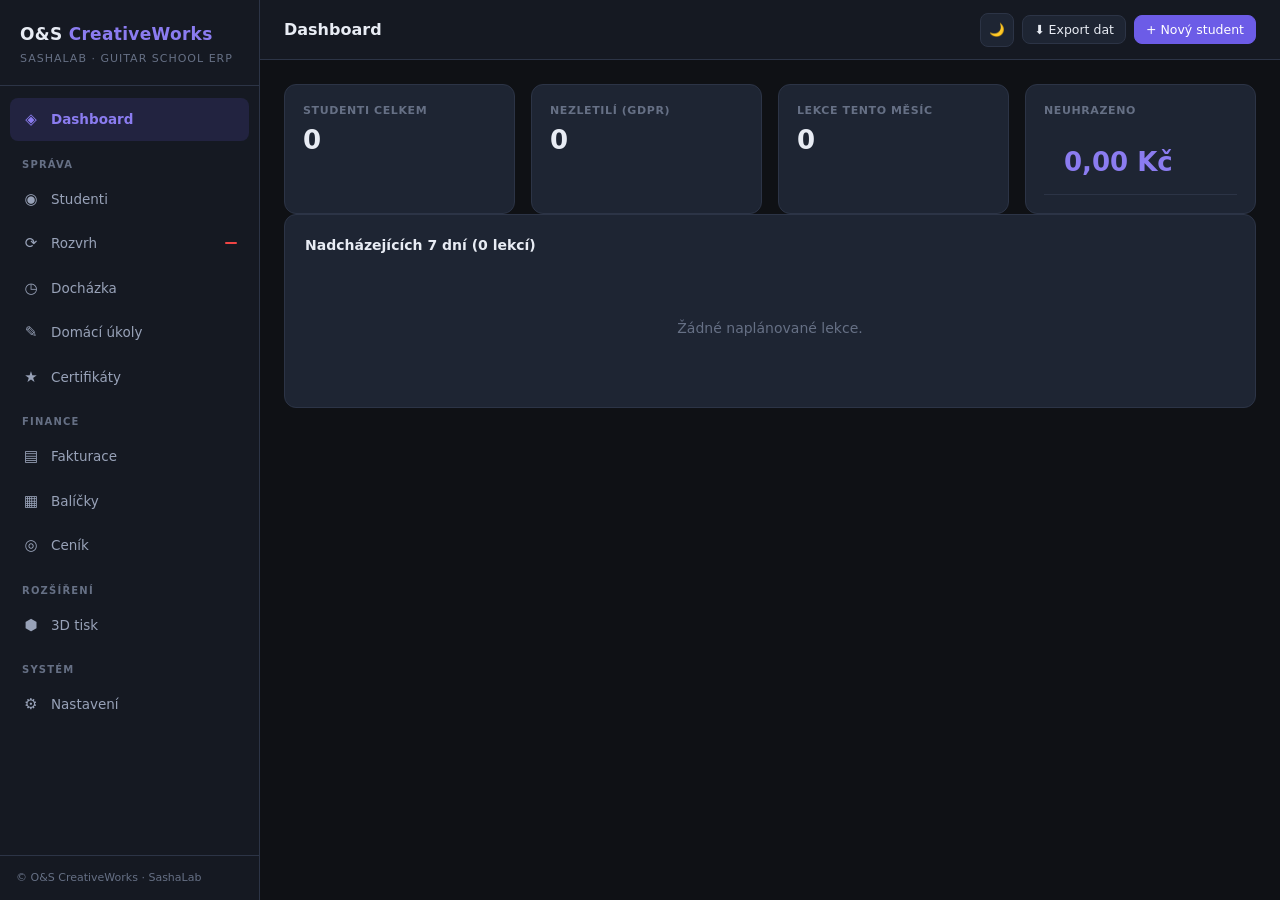
==== index.html @ e781c430 "Rename mojeindex.html to index.html" ====
<!DOCTYPE html>
<html lang="cs">
<head>
<meta charset="UTF-8">
<meta name="viewport" content="width=device-width, initial-scale=1.0">
<meta name="theme-color" content="#6c5ce7">
<title>SashaLab ERP — O&S CreativeWorks</title>
<style>
:root{
  --bg:#0f1115;--bg-2:#151922;--bg-3:#1c2230;--surface:#1e2533;--surface-2:#252e40;
  --border:#2c3446;--text:#e8ecf4;--text-dim:#98a2b8;--text-muted:#667085;
  --brand:#6c5ce7;--brand-2:#8b7cf0;--brand-soft:rgba(108,92,231,.15);
  --ok:#22c55e;--warn:#f59e0b;--danger:#ef4444;--info:#3b82f6;
  --radius:12px;--radius-sm:8px;--shadow:0 8px 28px rgba(0,0,0,.35);
  --font:"Inter","Segoe UI",system-ui,-apple-system,sans-serif;
}
[data-theme="light"]{
  --bg:#f5f6fa;--bg-2:#ffffff;--bg-3:#eef0f6;--surface:#ffffff;--surface-2:#f0f2f8;
  --border:#d8dce6;--text:#1a1d26;--text-dim:#5a6273;--text-muted:#8890a3;
  --brand:#6c5ce7;--brand-2:#5a4ad1;--brand-soft:rgba(108,92,231,.1);
  --ok:#16a34a;--warn:#d97706;--danger:#dc2626;--info:#2563eb;
  --shadow:0 8px 28px rgba(0,0,0,.08);
}
*{box-sizing:border-box;margin:0;padding:0}
html,body{height:100%}
body{font-family:var(--font);background:var(--bg);color:var(--text);font-size:14px;line-height:1.5;-webkit-font-smoothing:antialiased;transition:background .2s,color .2s}
button,input,select,textarea{font-family:inherit;font-size:inherit;color:inherit}
a{color:var(--brand-2);text-decoration:none}

.app{display:grid;grid-template-columns:260px 1fr;height:100vh;overflow:hidden}
.sidebar{background:var(--bg-2);border-right:1px solid var(--border);display:flex;flex-direction:column;transition:transform .25s ease}
.brand{padding:22px 20px 18px;border-bottom:1px solid var(--border)}
.brand h1{font-size:17px;font-weight:700;letter-spacing:.3px}
.brand h1 span{color:var(--brand-2)}
.brand p{font-size:11px;color:var(--text-muted);margin-top:3px;text-transform:uppercase;letter-spacing:1px}
.nav{padding:12px 10px;overflow-y:auto;flex:1}
.nav a{display:flex;align-items:center;gap:11px;padding:10px 12px;border-radius:var(--radius-sm);color:var(--text-dim);font-weight:500;font-size:13.5px;margin-bottom:2px;transition:all .15s}
.nav a:hover{background:var(--bg-3);color:var(--text)}
.nav a.active{background:var(--brand-soft);color:var(--brand-2);font-weight:600}
.nav a .ic{width:18px;text-align:center;font-size:15px}
.nav .group-label{font-size:10px;text-transform:uppercase;letter-spacing:1.2px;color:var(--text-muted);padding:14px 12px 6px;font-weight:700}
.nav .badge-count{display:inline-block;margin-left:auto;background:var(--danger);color:#fff;font-size:10px;padding:1px 6px;border-radius:99px;font-weight:700}
.sidebar-foot{padding:14px 16px;border-top:1px solid var(--border);font-size:11px;color:var(--text-muted)}

.main{display:flex;flex-direction:column;overflow:hidden;background:var(--bg)}
.topbar{height:60px;display:flex;align-items:center;justify-content:space-between;padding:0 24px;border-bottom:1px solid var(--border);background:var(--bg-2)}
.topbar h2{font-size:16px;font-weight:600}
.topbar .actions{display:flex;gap:8px;align-items:center}
.menu-toggle{display:none;background:none;border:none;font-size:22px;cursor:pointer;color:var(--text)}
.content{padding:24px;overflow-y:auto;flex:1}

.btn{display:inline-flex;align-items:center;gap:7px;justify-content:center;padding:9px 16px;border-radius:var(--radius-sm);border:1px solid var(--border);background:var(--surface);color:var(--text);cursor:pointer;font-weight:500;transition:all .15s;white-space:nowrap}
.btn:hover{background:var(--surface-2);border-color:var(--brand)}
.btn-primary{background:var(--brand);border-color:var(--brand);color:#fff}
.btn-primary:hover{background:var(--brand-2);border-color:var(--brand-2)}
.btn-danger{background:rgba(239,68,68,.12);border-color:rgba(239,68,68,.4);color:#fca5a5}
[data-theme="light"] .btn-danger{background:rgba(220,38,38,.08);color:var(--danger)}
.btn-danger:hover{background:rgba(239,68,68,.2)}
.btn-sm{padding:6px 11px;font-size:12.5px}
.btn-icon{padding:8px;width:34px;height:34px}

.card{background:var(--surface);border:1px solid var(--border);border-radius:var(--radius);padding:20px}
.card + .card{margin-top:16px}
.card h3{font-size:14px;font-weight:600;margin-bottom:14px;color:var(--text)}

.grid{display:grid;gap:16px}
.grid-2{grid-template-columns:repeat(2,1fr)}
.grid-3{grid-template-columns:repeat(3,1fr)}
.grid-4{grid-template-columns:repeat(4,1fr)}
@media(max-width:900px){.grid-2,.grid-3,.grid-4{grid-template-columns:1fr}}

.form-row{display:grid;grid-template-columns:1fr 1fr;gap:14px;margin-bottom:14px}
.form-row.full{grid-template-columns:1fr}
@media(max-width:640px){.form-row{grid-template-columns:1fr}}

.field{display:flex;flex-direction:column;gap:5px}
.field label{font-size:12px;font-weight:600;color:var(--text-dim);letter-spacing:.3px}
.field input,.field select,.field textarea{background:var(--bg-3);border:1px solid var(--border);border-radius:var(--radius-sm);padding:9px 12px;color:var(--text);transition:border-color .15s;outline:none;width:100%}
.field input:focus,.field select:focus,.field textarea:focus{border-color:var(--brand)}
.field textarea{resize:vertical;min-height:70px}
.field .hint{font-size:11px;color:var(--text-muted)}
.field.error input,.field.error select,.field.error textarea{border-color:var(--danger)}
.field .err-msg{font-size:11px;color:#fca5a5;display:none}
.field.error .err-msg{display:block}

.table{width:100%;border-collapse:collapse}
.table th,.table td{padding:11px 12px;text-align:left;border-bottom:1px solid var(--border);font-size:13px}
.table th{font-size:11px;text-transform:uppercase;letter-spacing:.6px;color:var(--text-muted);font-weight:700}
.table tbody tr:hover{background:var(--bg-3)}
.table td.actions{text-align:right;white-space:nowrap}

.badge{display:inline-flex;align-items:center;gap:5px;padding:3px 9px;border-radius:99px;font-size:11px;font-weight:600}
.badge.ok{background:rgba(34,197,94,.15);color:#4ade80}
.badge.warn{background:rgba(245,158,11,.15);color:#fbbf24}
.badge.danger{background:rgba(239,68,68,.15);color:#f87171}
.badge.info{background:rgba(59,130,246,.15);color:#93c5fd}
.badge.muted{background:var(--bg-3);color:var(--text-dim)}
[data-theme="light"] .badge.ok{background:rgba(22,163,74,.12);color:#15803d}
[data-theme="light"] .badge.warn{background:rgba(217,119,6,.12);color:#b45309}
[data-theme="light"] .badge.danger{background:rgba(220,38,38,.12);color:#b91c1c}
[data-theme="light"] .badge.info{background:rgba(37,99,235,.12);color:#1d4ed8}

.empty-state{text-align:center;padding:48px 20px;color:var(--text-muted)}
.empty-state .icon{font-size:40px;margin-bottom:10px;opacity:.5}

.modal-backdrop{position:fixed;inset:0;background:rgba(0,0,0,.6);display:none;align-items:center;justify-content:center;padding:20px;z-index:100}
.modal-backdrop.open{display:flex}
.modal{background:var(--bg-2);border:1px solid var(--border);border-radius:var(--radius);width:100%;max-width:640px;max-height:90vh;overflow-y:auto;box-shadow:var(--shadow);animation:slideUp .2s ease}
.modal.lg{max-width:860px}
@keyframes slideUp{from{transform:translateY(14px);opacity:0}to{transform:none;opacity:1}}
.modal-header{display:flex;align-items:center;justify-content:space-between;padding:18px 22px;border-bottom:1px solid var(--border)}
.modal-header h3{font-size:15px;font-weight:600}
.modal-body{padding:22px}
.modal-footer{display:flex;justify-content:flex-end;gap:10px;padding:16px 22px;border-top:1px solid var(--border)}
.modal-close{background:none;border:none;font-size:20px;color:var(--text-dim);cursor:pointer;padding:0;line-height:1}
.modal-close:hover{color:var(--text)}

.toast-wrap{position:fixed;bottom:20px;right:20px;display:flex;flex-direction:column;gap:10px;z-index:200}
.toast{background:var(--surface-2);border:1px solid var(--border);border-left:3px solid var(--brand);padding:12px 18px;border-radius:var(--radius-sm);box-shadow:var(--shadow);font-size:13px;min-width:240px;animation:slideIn .2s ease}
.toast.ok{border-left-color:var(--ok)}
.toast.warn{border-left-color:var(--warn)}
.toast.danger{border-left-color:var(--danger)}
@keyframes slideIn{from{transform:translateX(20px);opacity:0}to{transform:none;opacity:1}}

.filters{display:flex;gap:10px;flex-wrap:wrap;align-items:center;margin-bottom:18px}
.filters .field{margin:0;min-width:160px}
.pill-tabs{display:flex;gap:6px;flex-wrap:wrap}
.pill-tabs button{padding:7px 14px;border-radius:99px;border:1px solid var(--border);background:var(--surface);color:var(--text-dim);cursor:pointer;font-size:12.5px;font-weight:500}
.pill-tabs button.active{background:var(--brand-soft);border-color:var(--brand);color:var(--brand-2)}

.stat{background:var(--surface);border:1px solid var(--border);border-radius:var(--radius);padding:18px;display:flex;flex-direction:column;gap:6px}
.stat .label{font-size:11px;text-transform:uppercase;letter-spacing:.6px;color:var(--text-muted);font-weight:700}
.stat .value{font-size:26px;font-weight:700;line-height:1.1}
.stat .value.brand{color:var(--brand-2)}
.stat .sub{font-size:11px;color:var(--text-muted)}

.alert-list{display:flex;flex-direction:column;gap:10px}
.alert-item{display:flex;align-items:flex-start;gap:12px;padding:14px;background:var(--bg-3);border-radius:var(--radius-sm);border-left:3px solid var(--warn)}
.alert-item.danger{border-left-color:var(--danger)}
.alert-item.info{border-left-color:var(--info)}
.alert-item .a-content{flex:1}
.alert-item .a-title{font-weight:600;font-size:13px;margin-bottom:3px}
.alert-item .a-desc{font-size:12px;color:var(--text-dim)}

.recorder{display:flex;align-items:center;gap:12px;padding:14px;background:var(--bg-3);border-radius:var(--radius-sm);border:1px solid var(--border);flex-wrap:wrap}
.recorder .dot{width:10px;height:10px;border-radius:50%;background:var(--text-muted)}
.recorder.recording .dot{background:var(--danger);animation:pulse 1s infinite}
@keyframes pulse{0%,100%{opacity:1}50%{opacity:.3}}
.recorder audio{height:34px;flex:1;min-width:180px}

.timeline{position:relative;padding-left:24px}
.timeline::before{content:"";position:absolute;left:7px;top:8px;bottom:8px;width:2px;background:var(--border)}
.timeline-item{position:relative;margin-bottom:16px;padding:12px 14px;background:var(--bg-3);border-radius:var(--radius-sm);border:1px solid var(--border)}
.timeline-item::before{content:"";position:absolute;left:-22px;top:16px;width:10px;height:10px;border-radius:50%;background:var(--brand);border:2px solid var(--bg-2)}
.timeline-item .meta{font-size:11px;color:var(--text-muted);margin-bottom:4px;display:flex;justify-content:space-between;align-items:center}
.timeline-item .text{font-size:13px;white-space:pre-wrap}
.timeline-item .del{background:none;border:none;color:var(--text-muted);cursor:pointer;font-size:14px;padding:0}
.timeline-item .del:hover{color:var(--danger)}

.working-hours-grid{display:grid;grid-template-columns:repeat(7,1fr);gap:6px;margin-top:10px}
.wh-day{padding:8px;background:var(--bg-3);border-radius:6px;font-size:11px;text-align:center}
.wh-day.open{border:1px solid var(--ok);background:rgba(34,197,94,.1)}
.wh-day.closed{opacity:.5}
.wh-day strong{display:block;margin-bottom:4px}

@media print{
  body *{visibility:hidden}
  .print-area,.print-area *{visibility:visible}
  .print-area{position:absolute;inset:0;margin:0;padding:0;background:#fff;color:#000}
  @page{margin:12mm}
}

@media(max-width:960px){
  .app{grid-template-columns:1fr}
  .sidebar{position:fixed;inset:0 auto 0 0;width:260px;z-index:50;transform:translateX(-100%)}
  .sidebar.open{transform:none;box-shadow:var(--shadow)}
  .menu-toggle{display:block}
  .content{padding:16px}
  .topbar{padding:0 16px}
}
</style>
</head>
<body>
<div class="app">
  <aside class="sidebar" id="sidebar">
    <div class="brand">
      <h1>O&S <span>CreativeWorks</span></h1>
      <p>SashaLab · Guitar School ERP</p>
    </div>
    <nav class="nav" id="nav">
      <a href="#/dashboard" data-route="dashboard"><span class="ic">◈</span>Dashboard</a>
      <div class="group-label">Správa</div>
      <a href="#/students" data-route="students"><span class="ic">◉</span>Studenti</a>
      <a href="#/schedule" data-route="schedule"><span class="ic">⟳</span>Rozvrh <span class="badge-count" id="navSchedule"></span></a>
      <a href="#/lessons" data-route="lessons"><span class="ic">◷</span>Docházka</a>
      <a href="#/homework" data-route="homework"><span class="ic">✎</span>Domácí úkoly</a>
      <a href="#/certificates" data-route="certificates"><span class="ic">★</span>Certifikáty</a>
      <div class="group-label">Finance</div>
      <a href="#/invoices" data-route="invoices"><span class="ic">▤</span>Fakturace</a>
      <a href="#/packages" data-route="packages"><span class="ic">▦</span>Balíčky</a>
      <a href="#/pricing" data-route="pricing"><span class="ic">◎</span>Ceník</a>
      <div class="group-label">Rozšíření</div>
      <a href="#/printing3d" data-route="printing3d"><span class="ic">⬢</span>3D tisk</a>
      <div class="group-label">Systém</div>
      <a href="#/settings" data-route="settings"><span class="ic">⚙</span>Nastavení</a>
    </nav>
    <div class="sidebar-foot">© O&S CreativeWorks · SashaLab</div>
  </aside>

  <div class="main">
    <div class="topbar">
      <div style="display:flex;align-items:center;gap:12px">
        <button class="menu-toggle" id="menuToggle" aria-label="Menu">☰</button>
        <h2 id="pageTitle">Dashboard</h2>
      </div>
      <div class="actions">
        <button class="btn btn-sm btn-icon" id="btnTheme" title="Přepnout světlý/tmavý režim">🌙</button>
        <button class="btn btn-sm" id="btnExport">⬇ Export dat</button>
        <button class="btn btn-primary btn-sm" id="btnQuickAdd">+ Nový student</button>
      </div>
    </div>
    <div class="content" id="app"></div>
  </div>
</div>

<div class="modal-backdrop" id="modalBackdrop">
  <div class="modal" id="modal">
    <div class="modal-header">
      <h3 id="modalTitle">Titulek</h3>
      <button class="modal-close" id="modalClose">×</button>
    </div>
    <div class="modal-body" id="modalBody"></div>
    <div class="modal-footer" id="modalFooter"></div>
  </div>
</div>

<div class="toast-wrap" id="toastWrap"></div>

<script>
"use strict";

/* ============================================================
   1. UTILITIES
   ============================================================ */
const $  = (sel, root = document) => root.querySelector(sel);
const $$ = (sel, root = document) => Array.from(root.querySelectorAll(sel));

const el = (tag, attrs = {}, ...children) => {
  const node = document.createElement(tag);
  for (const [k, v] of Object.entries(attrs)) {
    if (v == null) continue;
    if (k === "class") node.className = v;
    else if (k === "dataset") Object.assign(node.dataset, v);
    else if (k.startsWith("on") && typeof v === "function") node.addEventListener(k.slice(2).toLowerCase(), v);
    else if (k === "html") node.innerHTML = v;
    else node.setAttribute(k, v);
  }
  for (const c of children.flat()) {
    if (c == null || c === false) continue;
    node.appendChild(typeof c === "string" || typeof c === "number" ? document.createTextNode(String(c)) : c);
  }
  return node;
};

const uid = (prefix = "id") => `${prefix}_${Date.now().toString(36)}_${Math.random().toString(36).slice(2, 8)}`;
const fmtCZK = (n) => new Intl.NumberFormat("cs-CZ", { style: "currency", currency: "CZK" }).format(Number(n) || 0);
const fmtDate = (iso) => iso ? new Date(iso).toLocaleDateString("cs-CZ") : "—";
const fmtDateTime = (iso) => iso ? new Date(iso).toLocaleString("cs-CZ") : "—";
const todayISO = () => new Date().toISOString().slice(0, 10);

function calcAge(dateISO) {
  if (!dateISO) return null;
  const d = new Date(dateISO);
  if (isNaN(d)) return null;
  const t = new Date();
  let age = t.getFullYear() - d.getFullYear();
  const m = t.getMonth() - d.getMonth();
  if (m < 0 || (m === 0 && t.getDate() < d.getDate())) age--;
  return age;
}

function escapeHtml(s) {
  return String(s ?? "").replace(/[&<>"']/g, (c) => ({ "&": "&amp;", "<": "&lt;", ">": "&gt;", '"': "&quot;", "'": "&#39;" }[c]));
}

function downloadBlob(filename, content, mime = "text/plain;charset=utf-8") {
  const blob = content instanceof Blob ? content : new Blob([content], { type: mime });
  const url = URL.createObjectURL(blob);
  const a = el("a", { href: url, download: filename });
  document.body.appendChild(a); a.click(); a.remove();
  setTimeout(() => URL.revokeObjectURL(url), 1000);
}

function toCSV(rows) {
  if (!rows.length) return "";
  const headers = Object.keys(rows[0]);
  const esc = (v) => `"${String(v ?? "").replace(/"/g, '""')}"`;
  return [headers.map(esc).join(","), ...rows.map((r) => headers.map((h) => esc(r[h])).join(","))].join("\r\n");
}

/* Datum helpers */
function addDays(dateISO, days) {
  const d = new Date(dateISO);
  d.setDate(d.getDate() + days);
  return d.toISOString().slice(0, 10);
}
function getWeekday(dateISO) {
  return new Date(dateISO).getDay(); // 0=Ne, 1=Po, ..., 6=So
}
function fmtDateShort(iso) {
  if (!iso) return "—";
  const d = new Date(iso);
  return d.toLocaleDateString("cs-CZ", { weekday: "short", day: "numeric", month: "numeric" });
}

/* ============================================================
   2. STORE (localStorage) – verze 3 (hardcore)
   ============================================================ */
const STORE_KEY = "sashalab_erp_v1";
const SCHEMA_VERSION = 3;

const defaultState = () => ({
  version: SCHEMA_VERSION,
  theme: "dark",
  settings: {
    companyName: "O&S CreativeWorks — SashaLab",
    ico: "",
    address: "Jungmannova 871/16, Kuřim 664 34",
    bankAccount: "",
    iban: "",
    vatPayer: false,
    lectorName: "Oleksandr Kukushkin",
    lectorEmail: "",
    lectorPhone: "",
    invoiceCounter: 1,
    invoicePrefix: "SL",
    // Pracovní doba (0=Ne, 1=Po, ..., 6=So)
    workingHours: {
      1: { open: true, from: "15:00", to: "20:00" }, // Po
      2: { open: true, from: "15:30", to: "20:00" }, // Út
      3: { open: true, from: "18:00", to: "20:00" }, // St
      4: { open: false, from: "", to: "" },          // Čt
      5: { open: false, from: "", to: "" },          // Pá
      6: { open: true, from: "12:00", to: "20:00" }, // So
      0: { open: false, from: "", to: "" },          // Ne
    },
  },
  students: [],
  lessons: [],
  homeworks: [],
  invoices: [],
  pricing: [
    { id: "p_lesson_60", name: "Individuální lekce 60 min", price: 450 },
    { id: "p_lesson_45", name: "Individuální lekce 45 min", price: 350 },
    { id: "p_online", name: "Online lekce 60 min", price: 400 },
    { id: "p_3d_pla", name: "3D tisk — PLA (hodinová sazba)", price: 250 },
    { id: "p_3d_petg", name: "3D tisk — PETG (hodinová sazba)", price: 300 },
    { id: "p_3d_tpu", name: "3D tisk — TPU (hodinová sazba)", price: 350 },
  ],
  print3d: [],
  // Opakující se lekce – šablony
  recurringTemplates: [],
  // Balíčky (definice + přiřazení studentům)
  packageDefs: [
    { id: "pk_10", name: "Balíček 10 lekcí", lessons: 10, price: 4000, validityDays: 180 },
    { id: "pk_5", name: "Balíček 5 lekcí", lessons: 5, price: 2100, validityDays: 90 },
  ],
  studentPackages: [], // { id, studentId, packageDefId, lessonsTotal, lessonsUsed, purchasedAt, expiresAt, price }
});

function loadState() {
  try {
    const raw = localStorage.getItem(STORE_KEY);
    if (!raw) return defaultState();
    const parsed = JSON.parse(raw);
    return migrate({ ...defaultState(), ...parsed });
  } catch (e) {
    console.warn("Store load failed, using default", e);
    return defaultState();
  }
}

function migrate(state) {
  if (state.students) {
    state.students = state.students.map((s) => ({
      ...s,
      notes: Array.isArray(s.notes) ? s.notes : [],
      publicToken: s.publicToken || null,
    }));
  }
  if (state.invoices) {
    state.invoices = state.invoices.map((inv) => ({ ...inv, payments: Array.isArray(inv.payments) ? inv.payments : [] }));
  }
  if (!state.recurringTemplates) state.recurringTemplates = [];
  if (!state.packageDefs) state.packageDefs = defaultState().packageDefs;
  if (!state.studentPackages) state.studentPackages = [];
  if (!state.settings.workingHours) state.settings.workingHours = defaultState().settings.workingHours;
  state.version = SCHEMA_VERSION;
  return state;
}

let state = loadState();

function saveState() {
  try { localStorage.setItem(STORE_KEY, JSON.stringify(state)); }
  catch (e) { toast("Nepodařilo se uložit data.", "danger"); }
}

/* ============================================================
   3. TÉMA
   ============================================================ */
function applyTheme(theme) {
  document.documentElement.setAttribute("data-theme", theme);
  const btn = $("#btnTheme");
  if (btn) btn.textContent = theme === "dark" ? "🌙" : "☀️";
  state.theme = theme;
  saveState();
}
function toggleTheme() { applyTheme(state.theme === "dark" ? "light" : "dark"); }

/* ============================================================
   4. UI HELPERS
   ============================================================ */
function toast(msg, type = "ok", ms = 3000) {
  const wrap = $("#toastWrap");
  if (!wrap) return;
  const t = el("div", { class: `toast ${type}` }, msg);
  wrap.appendChild(t);
  setTimeout(() => { t.style.opacity = "0"; t.style.transform = "translateX(20px)"; setTimeout(() => t.remove(), 200); }, ms);
}

function openModal({ title, body, footer, size = "" }) {
  const backdrop = $("#modalBackdrop");
  const modal = $("#modal");
  if (!backdrop || !modal) return;
  $("#modalTitle").textContent = title || "";
  const bodyEl = $("#modalBody");
  const footEl = $("#modalFooter");
  bodyEl.innerHTML = "";
  footEl.innerHTML = "";
  if (typeof body === "string") bodyEl.innerHTML = body;
  else if (body instanceof Node) bodyEl.appendChild(body);
  if (Array.isArray(footer)) footer.forEach((n) => footEl.appendChild(n));
  else if (footer instanceof Node) footEl.appendChild(footer);
  modal.className = `modal ${size}`.trim();
  backdrop.classList.add("open");
}
function closeModal() { $("#modalBackdrop")?.classList.remove("open"); }

/* ============================================================
   5. ROUTER
   ============================================================ */
const ROUTES = {
  dashboard:    { title: "Dashboard",        render: renderDashboard },
  students:     { title: "Studenti",         render: renderStudents },
  schedule:     { title: "Rozvrh",           render: renderSchedule },
  lessons:      { title: "Docházka",         render: renderLessons },
  homework:     { title: "Domácí úkoly",     render: renderHomework },
  certificates: { title: "Certifikáty",      render: renderCertificates },
  invoices:     { title: "Fakturace",        render: renderInvoices },
  packages:     { title: "Balíčky",          render: renderPackages },
  pricing:      { title: "Ceník",            render: renderPricing },
  printing3d:   { title: "3D tisk",          render: renderPrinting3d },
  settings:     { title: "Nastavení",        render: renderSettings },
};

function currentRoute() {
  const hash = location.hash.replace(/^#\//, "").split("?")[0];
  return ROUTES[hash] ? hash : "dashboard";
}

function navigate() {
  const route = currentRoute();
  const conf = ROUTES[route];
  $("#pageTitle").textContent = conf.title;
  $$("#nav a").forEach((a) => a.classList.toggle("active", a.dataset.route === route));
  // Update badge for schedule (upcoming lessons in next 7 days)
  const navSchedule = $("#navSchedule");
  if (navSchedule) {
    const upcoming = state.lessons.filter((l) => {
      const d = l.date;
      return d >= todayISO() && d <= addDays(todayISO(), 7);
    }).length;
    navSchedule.textContent = upcoming > 0 ? String(upcoming) : "";
  }
  const app = $("#app");
  if (!app) return;
  app.innerHTML = "";
  try { conf.render(app); }
  catch (e) { console.error(e); app.appendChild(el("div", { class: "empty-state" }, "Došlo k chybě při vykreslení modulu.")); }
  $("#sidebar")?.classList.remove("open");
}

window.addEventListener("hashchange", navigate);
window.addEventListener("DOMContentLoaded", () => {
  applyTheme(state.theme || "dark");
  if (!location.hash) location.hash = "#/dashboard";
  navigate();
  bindGlobal();
});

/* ============================================================
   6. GLOBAL BINDINGS
   ============================================================ */
function bindGlobal() {
  $("#menuToggle")?.addEventListener("click", () => $("#sidebar")?.classList.toggle("open"));
  $("#modalClose")?.addEventListener("click", closeModal);
  $("#modalBackdrop")?.addEventListener("click", (e) => { if (e.target.id === "modalBackdrop") closeModal(); });
  document.addEventListener("keydown", (e) => { if (e.key === "Escape") closeModal(); });
  $("#btnExport")?.addEventListener("click", exportAllData);
  $("#btnQuickAdd")?.addEventListener("click", () => openStudentForm());
  $("#btnTheme")?.addEventListener("click", toggleTheme);
}

function exportAllData() {
  const payload = { exportedAt: new Date().toISOString(), schemaVersion: SCHEMA_VERSION, ...state };
  downloadBlob(`sashalab_backup_${todayISO()}.json`, JSON.stringify(payload, null, 2), "application/json");
  toast("Záloha dat exportována (JSON).", "ok");
}

/* ============================================================
   7. POMOCNÉ – PLATBY & BALÍČKY
   ============================================================ */
function invoicePaidTotal(inv) { return (inv.payments || []).reduce((s, p) => s + (Number(p.amount) || 0), 0); }
function invoiceRemaining(inv) { return Math.max(0, (Number(inv.total) || 0) - invoicePaidTotal(inv)); }
function invoiceEffectiveStatus(inv) {
  const paid = invoicePaidTotal(inv);
  const total = Number(inv.total) || 0;
  if (paid >= total && total > 0) return "paid";
  if (paid > 0) return "partial";
  if (inv.dueDate && inv.dueDate < todayISO()) return "overdue";
  return "issued";
}

function activePackagesFor(studentId) {
  const now = todayISO();
  return state.studentPackages.filter((p) =>
    p.studentId === studentId &&
    p.lessonsUsed < p.lessonsTotal &&
    (!p.expiresAt || p.expiresAt >= now)
  );
}
function totalAvailableLessons(studentId) {
  return activePackagesFor(studentId).reduce((sum, p) => sum + (p.lessonsTotal - p.lessonsUsed), 0);
}
function consumeLessonFromPackage(studentId) {
  const list = activePackagesFor(studentId).sort((a, b) => (a.expiresAt || "9999").localeCompare(b.expiresAt || "9999"));
  if (!list.length) return false;
  list[0].lessonsUsed += 1;
  return true;
}

/* ============================================================
   8. SMART ALERTS (funkce 4)
   ============================================================ */
function buildAlerts() {
  const alerts = [];
  const now = todayISO();
  const monthPrefix = now.slice(0, 7);

  // 1) Neomluvené lekce (3+ v řadě)
  const byStudent = {};
  state.lessons.forEach((l) => {
    if (!byStudent[l.studentId]) byStudent[l.studentId] = [];
    byStudent[l.studentId].push(l);
  });
  Object.entries(byStudent).forEach(([sid, lessons]) => {
    const sorted = lessons.sort((a, b) => (b.date || "").localeCompare(a.date || ""));
    let streak = 0;
    for (const l of sorted) {
      if (l.status === "absent") streak++;
      else if (l.status === "canceled") continue;
      else break;
    }
    if (streak >= 3) {
      const st = state.students.find((s) => s.id === sid);
      if (st) alerts.push({
        type: "danger",
        title: `${st.firstName} ${st.lastName} – ${streak}× neomluveno v řadě`,
        desc: "Zvažte kontaktování rodičů.",
        action: () => openStudentDetail(sid),
        actionLabel: "Otevřít profil",
      });
    }
  });

  // 2) Faktury po splatnosti
  state.invoices.forEach((inv) => {
    const eff = invoiceEffectiveStatus(inv);
    if (eff === "overdue") {
      const days = Math.floor((new Date(now) - new Date(inv.dueDate)) / 86400000);
      const st = state.students.find((s) => s.id === inv.studentId);
      alerts.push({
        type: "danger",
        title: `Faktura ${inv.number} – ${days} dní po splatnosti`,
        desc: `${st ? st.firstName + " " + st.lastName : "Volný odběratel"} · zbývá ${fmtCZK(invoiceRemaining(inv))}`,
        action: () => openInvoiceDetail(inv.id),
        actionLabel: "Detail",
      });
    }
  });

  // 3) Studenti s 0 lekcemi v tomto měsíci (a aspoň 1 lekcí celkem)
  state.students.forEach((st) => {
    const allLessons = state.lessons.filter((l) => l.studentId === st.id);
    if (!allLessons.length) return;
    const thisMonth = allLessons.filter((l) => (l.date || "").startsWith(monthPrefix));
    if (thisMonth.length === 0) {
      alerts.push({
        type: "info",
        title: `${st.firstName} ${st.lastName} – 0 lekcí v tomto měsíci`,
        desc: "Možná ukončil výuku, nebo je potřeba naplánovat.",
        action: () => openStudentDetail(st.id),
        actionLabel: "Profil",
      });
    }
  });

  // 4) Balíčky s nízkým zůstatkem (1-2 lekce)
  state.students.forEach((st) => {
    const remaining = totalAvailableLessons(st.id);
    if (remaining === 1 || remaining === 2) {
      alerts.push({
        type: "warn",
        title: `${st.firstName} ${st.lastName} – zbývají ${remaining} lekce`,
        desc: "Čas nabídnout nový balíček.",
        action: () => openPackagePurchase(st.id),
        actionLabel: "Prodat balíček",
      });
    }
  });

  // 5) Zítřejší lekce bez potvrzení (status canceled)
  const tomorrow = addDays(now, 1);
  const tomorrowLessons = state.lessons.filter((l) => l.date === tomorrow && l.status === "canceled");
  if (tomorrowLessons.length) {
    alerts.push({
      type: "warn",
      title: `Zítra ${tomorrowLessons.length} zrušených lekcí`,
      desc: "Zkontrolujte, zda jsou náhrady domluvené.",
    });
  }

  // 6) GDPR chybějící u nezletilých
  state.students.forEach((st) => {
    const age = calcAge(st.birthDate);
    if (age !== null && age < 18 && (!st.guardian?.name || !st.gdprConsent)) {
      alerts.push({
        type: "danger",
        title: `GDPR chybí – ${st.firstName} ${st.lastName}`,
        desc: "Nezletilý bez zákonného zástupce nebo souhlasu.",
        action: () => openStudentForm(st.id),
        actionLabel: "Doplnit",
      });
    }
  });

  return alerts;
}

/* ============================================================
   9. DASHBOARD
   ============================================================ */
function renderDashboard(app) {
  const students = state.students;
  const minors = students.filter((s) => calcAge(s.birthDate) !== null && calcAge(s.birthDate) < 18).length;
  const unpaid = state.invoices.filter((i) => invoiceEffectiveStatus(i) !== "paid");
  const totalUnpaid = unpaid.reduce((sum, i) => sum + invoiceRemaining(i), 0);
  const thisMonthLessons = state.lessons.filter((l) => (l.date || "").startsWith(todayISO().slice(0, 7)));
  // HC NOTIFIKACE: Nezodpovězené dotazy z portálu
  const openQuestions = (state.questions || []).filter(q => !q.answered);
  if (openQuestions.length) {
    const qCard = el("div", { class: "card", style: "border-left: 4px solid var(--danger);" },
      el("h3", { style: "color: var(--danger);" }, `✉ Nezodpovězené dotazy od žáků (${openQuestions.length})`)
    );
    const qList = el("div", { class: "alert-list" });
    openQuestions.slice(0, 5).forEach(q => {
      qList.appendChild(el("div", { class: "alert-item danger" },
        el("div", { class: "a-content" },
          el("div", { class: "a-title" }, `${q.studentName} — ${fmtDate(q.date)}`),
          el("div", { class: "a-desc", style: "font-style: italic;" }, `"${q.question}"`)
        ),
        el("button", { class: "btn btn-sm btn-primary", onclick: () => {
          const sub = encodeURIComponent("Re: Dotaz od žáka: " + q.studentName);
          const bod = encodeURIComponent("Dobrý den,\n\nodpovídám na dotaz žáka " + q.studentName + ":\n\nDotaz: " + q.question + "\n\nOdpověď:\n");
          window.open(`mailto:${state.settings.emailMain}?subject=${sub}&body=${bod}`, "_blank");
          q.answered = true;
          saveState();
          toast("Dotaz označen jako zodpovězený.", "ok");
          navigate();
        } }, "✉ Odpovědět")
      ));
    });
    qCard.appendChild(qList);
    app.appendChild(qCard);
  }

  // Smart alerts
  const alerts = buildAlerts();
  if (alerts.length) {
    const alertCard = el("div", { class: "card" },
      el("h3", {}, `⚠ Vyžaduje pozornost (${alerts.length})`)
    );
    const list = el("div", { class: "alert-list" });
    alerts.slice(0, 8).forEach((a) => {
      list.appendChild(el("div", { class: `alert-item ${a.type}` },
        el("div", { class: "a-content" },
          el("div", { class: "a-title" }, a.title),
          el("div", { class: "a-desc" }, a.desc)
        ),
        a.action && el("button", { class: "btn btn-sm", onclick: a.action }, a.actionLabel || "Otevřít")
      ));
    });
    alertCard.appendChild(list);
    app.appendChild(alertCard);
  }

  const grid = el("div", { class: "grid grid-4" });
  [
    { label: "Studenti celkem", value: students.length, brand: false },
    { label: "Nezletilí (GDPR)", value: minors, brand: false },
    { label: "Lekce tento měsíc", value: thisMonthLessons.length, brand: false },
    { label: "Neuhrazeno", value: fmtCZK(totalUnpaid), brand: true },
  ].forEach((s) => {
    grid.appendChild(el("div", { class: "stat" },
      el("span", { class: "label" }, s.label),
      el("span", { class: `value ${s.brand ? "brand" : ""}` }, String(s.value))
    ));
  });
  app.appendChild(grid);

  // Nadcházející lekce (7 dní)
  const upcoming = state.lessons
    .filter((l) => l.date >= todayISO() && l.date <= addDays(todayISO(), 7))
    .sort((a, b) => (a.date || "").localeCompare(b.date || ""));
  const upCard = el("div", { class: "card" }, el("h3", {}, `Nadcházejících 7 dní (${upcoming.length} lekcí)`));
  if (!upcoming.length) {
    upCard.appendChild(el("div", { class: "empty-state" }, "Žádné naplánované lekce."));
  } else {
    const table = el("table", { class: "table" });
    table.appendChild(el("thead", {}, el("tr", {}, el("th", {}, "Datum"), el("th", {}, "Student"), el("th", {}, "Stav"), el("th", {}))));
    const tbody = el("tbody");
    upcoming.forEach((l) => {
      const st = state.students.find((s) => s.id === l.studentId);
      tbody.appendChild(el("tr", {},
        el("td", {}, fmtDateShort(l.date)),
        el("td", {}, st ? `${st.firstName} ${st.lastName}` : "—"),
        el("td", {}, statusBadge(l.status)),
        el("td", { class: "actions" },
          el("button", { class: "btn btn-sm", onclick: () => openLessonForm(l.id) }, "Upravit")
        )
      ));
    });
    table.appendChild(tbody);
    upCard.appendChild(table);
  }
  app.appendChild(upCard);
}

function statusBadge(status) {
  const map = {
    present:  ["ok", "Přítomen"],
    excused:  ["warn", "Omluven"],
    absent:   ["danger", "Neomluven"],
    canceled: ["muted", "Zrušeno"],
    paid:     ["ok", "Zaplaceno"],
    partial:  ["warn", "Částečně"],
    issued:   ["info", "Vystavena"],
    overdue:  ["danger", "Po splatnosti"],
    planned:  ["info", "Naplánováno"],
  };
  const [cls, label] = map[status] || ["muted", status || "—"];
  return el("span", { class: `badge ${cls}` }, label);
}

/* ============================================================
   10. STUDENTI
   ============================================================ */
function renderStudents(app) {
  const filters = el("div", { class: "filters" });
  const search = el("input", { type: "text", placeholder: "Hledat jméno / e-mail…", oninput: (e) => draw(e.target.value) });
  filters.appendChild(el("div", { class: "field", style: "min-width:260px" }, search));
  filters.appendChild(el("button", { class: "btn btn-primary", onclick: () => openStudentForm() }, "+ Přidat studenta"));
  app.appendChild(filters);

  const container = el("div", { class: "card" });
  app.appendChild(container);

  function draw(query = "") {
    container.innerHTML = "";
    const q = query.trim().toLowerCase();
    const list = state.students.filter((s) =>
      !q || `${s.firstName} ${s.lastName} ${s.email || ""}`.toLowerCase().includes(q)
    );

    if (!list.length) {
      container.appendChild(el("div", { class: "empty-state" }, el("div", { class: "icon" }, "◉"), "Žádní studenti."));
      return;
    }

    const table = el("table", { class: "table" });
    table.appendChild(el("thead", {}, el("tr", {},
      el("th", {}, "Jméno"), el("th", {}, "Věk"), el("th", {}, "Úroveň"),
      el("th", {}, "Balíček"), el("th", {}, "Poznámky"), el("th", {}, "GDPR"), el("th", {})
    )));
    const tbody = el("tbody");
    list.forEach((s) => {
      const age = calcAge(s.birthDate);
      const isMinor = age !== null && age < 18;
      const gdprOk = !isMinor || (s.guardian && s.guardian.name && s.gdprConsent === true);
      const pkg = totalAvailableLessons(s.id);
      tbody.appendChild(el("tr", {},
        el("td", {}, el("strong", {}, `${s.firstName} ${s.lastName}`)),
        el("td", {}, age === null ? "—" : `${age} let`),
        el("td", {}, s.level || "—"),
        el("td", {}, pkg > 0 ? el("span", { class: "badge ok" }, `${pkg} lekcí`) : el("span", { class: "badge muted" }, "—")),
        el("td", {}, el("span", { class: "badge muted" }, `${(s.notes || []).length}`)),
        el("td", {}, gdprOk ? el("span", { class: "badge ok" }, "OK") : el("span", { class: "badge danger" }, "Chybí")),
        el("td", { class: "actions" },
          el("button", { class: "btn btn-sm", onclick: () => openStudentDetail(s.id) }, "Detail"),
          " ",
          el("button", { class: "btn btn-sm", onclick: () => openStudentForm(s.id) }, "Upravit"),
          " ",
          el("button", { class: "btn btn-sm btn-danger", onclick: () => deleteStudent(s.id) }, "Smazat")
        )
      ));
    });
    table.appendChild(tbody);
    container.appendChild(table);
  }
  draw();
}

function openStudentForm(id = null) {
  const editing = id ? state.students.find((s) => s.id === id) : null;
  const s = editing || {
    id: uid("stu"), firstName: "", lastName: "", birthDate: "", email: "", phone: "",
    address: "", level: "Začátečník", notes: [], guardian: { name: "", relation: "", phone: "", email: "" },
    gdprConsent: false,
  };

  const form = el("form", { id: "studentForm" });
  const field = (label, inputEl, hint = "") => {
    const f = el("div", { class: "field" }, el("label", {}, label), inputEl);
    if (hint) f.appendChild(el("div", { class: "hint" }, hint));
    f.appendChild(el("div", { class: "err-msg" }, "Toto pole je povinné."));
    return f;
  };
  const inp = (name, value, type = "text", required = false) =>
    el("input", { name, type, value: value ?? "", required: required ? "required" : null });

  form.append(
    el("div", { class: "form-row" },
      field("Jméno *", inp("firstName", s.firstName, "text", true)),
      field("Příjmení *", inp("lastName", s.lastName, "text", true))
    ),
    el("div", { class: "form-row" },
      field("Datum narození *", inp("birthDate", s.birthDate, "date", true), "Věk se vypočítá automaticky."),
      field("Úroveň", el("select", { name: "level" },
        ...["Začátečník", "Mírně pokročilý", "Pokročilý", "Expert"].map((lv) =>
          el("option", { value: lv, selected: s.level === lv ? "selected" : null }, lv)
        )
      ))
    ),
    el("div", { class: "form-row" },
      field("E-mail", inp("email", s.email, "email")),
      field("Telefon", inp("phone", s.phone, "tel"))
    ),
    el("div", { class: "form-row full" }, field("Adresa", inp("address", s.address)))
  );

  const guardianBox = el("div", { class: "card", style: "margin-top:14px;background:var(--bg-3)" });
  guardianBox.appendChild(el("h3", {}, "Zákonný zástupce (povinné pro nezletilé)"));
  const gName = inp("guardianName", s.guardian?.name);
  const gRel  = inp("guardianRelation", s.guardian?.relation);
  const gPhone= inp("guardianPhone", s.guardian?.phone, "tel");
  const gEmail= inp("guardianEmail", s.guardian?.email, "email");
  const gdprCb = el("input", { type: "checkbox", name: "gdprConsent", checked: s.gdprConsent ? "checked" : null });
  const gdprWrap = el("label", { style: "display:flex;gap:8px;align-items:center;font-size:13px;color:var(--text-dim);margin-top:12px;cursor:pointer" },
    gdprCb, "Souhlasím se zpracováním osobních údajů (GDPR) *"
  );
  const ageHint = el("div", { class: "hint", style: "margin-top:8px;color:var(--warn)" });

  guardianBox.append(
    el("div", { class: "form-row" }, field("Jméno zástupce *", gName), field("Vztah", gRel)),
    el("div", { class: "form-row" }, field("Telefon", gPhone), field("E-mail", gEmail)),
    gdprWrap, ageHint
  );
  form.appendChild(guardianBox);

  const birthInput = form.querySelector('[name="birthDate"]');
  const updateGuardianState = () => {
    const age = calcAge(birthInput.value);
    const isMinor = age !== null && age < 18;
    guardianBox.style.display = age === null ? "none" : "block";
    ageHint.textContent = age === null ? "" :
      isMinor ? `Student má ${age} let → zákonný zástupce a GDPR souhlas jsou povinné.`
              : `Student má ${age} let → plnoletý, údaje zástupce jsou nepovinné.`;
  };
  birthInput.addEventListener("input", updateGuardianState);
  updateGuardianState();

  form.addEventListener("submit", (e) => {
    e.preventDefault();
    const data = Object.fromEntries(new FormData(form).entries());
    $$(".field.error", form).forEach((f) => f.classList.remove("error"));
    let valid = true;
    const markErr = (name) => { form.querySelector(`[name="${name}"]`)?.closest(".field")?.classList.add("error"); valid = false; };
    if (!data.firstName.trim()) markErr("firstName");
    if (!data.lastName.trim()) markErr("lastName");
    if (!data.birthDate) markErr("birthDate");
    const age = calcAge(data.birthDate);
    const isMinor = age !== null && age < 18;
    if (isMinor) {
      if (!data.guardianName?.trim()) markErr("guardianName");
      if (!data.gdprConsent) { valid = false; toast("Pro nezletilého je nutný GDPR souhlas.", "danger"); }
    }
    if (!valid) { toast("Zkontrolujte povinná pole.", "danger"); return; }

    const payload = {
      id: s.id,
      firstName: data.firstName.trim(), lastName: data.lastName.trim(), birthDate: data.birthDate,
      email: data.email?.trim() || "", phone: data.phone?.trim() || "", address: data.address?.trim() || "",
      level: data.level || "Začátečník", notes: s.notes || [],
      publicToken: s.publicToken || null,
      guardian: {
        name: data.guardianName?.trim() || "", relation: data.guardianRelation?.trim() || "",
        phone: data.guardianPhone?.trim() || "", email: data.guardianEmail?.trim() || "",
      },
      gdprConsent: data.gdprConsent === "on",
      updatedAt: new Date().toISOString(),
    };

    if (editing) { const idx = state.students.findIndex((x) => x.id === s.id); if (idx >= 0) state.students[idx] = payload; }
    else { state.students.push({ ...payload, createdAt: new Date().toISOString() }); }
    saveState(); closeModal(); toast(editing ? "Student upraven." : "Student vytvořen.", "ok"); navigate();
  });

  openModal({
    title: editing ? "Upravit studenta" : "Nový student",
    body: form,
    footer: [
      el("button", { type: "button", class: "btn", onclick: closeModal }, "Zrušit"),
      el("button", { type: "submit", class: "btn btn-primary", onclick: () => form.requestSubmit() }, editing ? "Uložit" : "Vytvořit"),
    ],
    size: "lg",
  });
}

function deleteStudent(id) {
  const s = state.students.find((x) => x.id === id);
  if (!s) return;
  if (!confirm(`Smazat studenta ${s.firstName} ${s.lastName} a všechna jeho data?`)) return;
  state.students = state.students.filter((x) => x.id !== id);
  state.lessons = state.lessons.filter((l) => l.studentId !== id);
  state.homeworks = state.homeworks.filter((h) => h.studentId !== id);
  state.studentPackages = state.studentPackages.filter((p) => p.studentId !== id);
  state.recurringTemplates = state.recurringTemplates.filter((t) => t.studentId !== id);
  saveState(); toast("Student smazán.", "ok"); navigate();
}

function openStudentDetail(id) {
  const s = state.students.find((x) => x.id === id);
  if (!s) return;
  const age = calcAge(s.birthDate);
  const lessons = state.lessons.filter((l) => l.studentId === id);
  const hw = state.homeworks.filter((h) => h.studentId === id);
  const pkgs = activePackagesFor(id);
  const pkgsAll = state.studentPackages.filter((p) => p.studentId === id);

  // Poznámky
  const notesBox = el("div", { class: "card" }, el("h3", {}, "Poznámky a pokroky"));
  const addNoteForm = el("form", { style: "margin-bottom:16px" });
  const noteInput = el("textarea", { placeholder: "Napište poznámku o pokroku studenta…", style: "min-height:60px" });
  addNoteForm.append(noteInput, el("button", { type: "submit", class: "btn btn-primary btn-sm", style: "margin-top:8px" }, "+ Přidat poznámku"));
  addNoteForm.addEventListener("submit", (e) => {
    e.preventDefault();
    const text = noteInput.value.trim();
    if (!text) return;
    s.notes = s.notes || [];
    s.notes.unshift({ id: uid("note"), text, createdAt: new Date().toISOString() });
    saveState(); toast("Poznámka přidána.", "ok"); closeModal(); openStudentDetail(id);
  });
  notesBox.appendChild(addNoteForm);
  const notes = s.notes || [];
  if (!notes.length) notesBox.appendChild(el("div", { class: "empty-state", style: "padding:20px" }, "Zatím žádné poznámky."));
  else {
    const timeline = el("div", { class: "timeline" });
    notes.forEach((n) => timeline.appendChild(el("div", { class: "timeline-item" },
      el("div", { class: "meta" },
        el("span", {}, fmtDateTime(n.createdAt)),
        el("button", { class: "del", title: "Smazat", onclick: () => {
          if (!confirm("Smazat poznámku?")) return;
          s.notes = s.notes.filter((x) => x.id !== n.id); saveState(); closeModal(); openStudentDetail(id);
        } }, "✕")
      ),
      el("div", { class: "text" }, n.text)
    )));
    notesBox.appendChild(timeline);
  }

  // Portál
    const portalBox = el("div", { class: "card" }, el("h3", {}, "Rodičovský portál"));
  if (s.publicToken) {
    const url = location.href.split("#")[0] + "#/portal/" + s.publicToken;
    portalBox.append(
      el("div", { class: "field", style: "margin-bottom:10px" },
        el("label", {}, "Veřejný odkaz"),
        el("input", { value: url, readonly: "readonly", onclick: (e) => e.target.select(), style: "font-size:12px" })
      ),
      el("div", { style: "display:flex; gap:8px; flex-wrap:wrap; margin-bottom:16px;" },
        el("button", { class: "btn btn-sm", onclick: () => {
          navigator.clipboard?.writeText(url).then(() => toast("Odkaz zkopírován!", "ok"));
        } }, "📋 Kopírovat odkaz"),
        el("button", { class: "btn btn-sm", onclick: () => window.open(url, "_blank") }, "👁 Otevřít náhled"),
        el("button", { class: "btn btn-sm btn-danger", onclick: () => {
          if (!confirm("Opravdu revokovat? Rodiče ztratí přístup.")) return;
          s.publicToken = null; saveState(); closeModal(); openStudentDetail(id);
        } }, "🛑 Revokovat")
      ),
      el("div", { style: "text-align:center; padding: 15px; background: var(--bg-3); border-radius: var(--radius-sm); border: 1px solid var(--border);" },
        el("p", { style: "font-size:12px; color: var(--text-dim); margin-bottom: 10px;" }, "Naskenujte mobilem:"),
        el("img", {
          src: `https://api.qrserver.com/v1/create-qr-code/?size=180x180&color=1e2533&bgcolor=ffffff&data=${encodeURIComponent(url)}`,
          alt: "QR kód portálu",
          style: "border-radius:8px; box-shadow: 0 4px 10px rgba(0,0,0,0.2);"
        })
      )
    );
  } else {
    portalBox.appendChild(el("div", { class: "empty-state", style: "padding:16px" }, "Portál zatím není aktivní."));
    portalBox.appendChild(el("button", { class: "btn btn-primary", onclick: () => {
      s.publicToken = uid("tok") + Math.random().toString(36).slice(2, 10);
      saveState(); toast("Portál vygenerován!", "ok"); closeModal(); openStudentDetail(id);
    } }, "🔗 Vygenerovat přístup pro rodiče"));
  }

  // Balíčky
  const pkgBox = el("div", { class: "card" }, el("h3", {}, `Balíčky (${totalAvailableLessons(id)} lekcí zbývá)`));
  if (!pkgsAll.length) pkgBox.appendChild(el("div", { class: "empty-state", style: "padding:16px" }, "Žádné balíčky."));
  else {
    const t = el("table", { class: "table" });
    t.appendChild(el("thead", {}, el("tr", {}, el("th", {}, "Název"), el("th", {}, "Zbývá"), el("th", {}, "Expirace"))));
    const tb = el("tbody");
    pkgsAll.forEach((p) => {
      const def = state.packageDefs.find((d) => d.id === p.packageDefId);
      tb.appendChild(el("tr", {},
        el("td", {}, def?.name || "—"),
        el("td", {}, `${p.lessonsTotal - p.lessonsUsed} / ${p.lessonsTotal}`),
        el("td", {}, p.expiresAt ? fmtDate(p.expiresAt) : "—")
      ));
    });
    t.appendChild(tb); pkgBox.appendChild(t);
  }
  pkgBox.appendChild(el("button", { class: "btn btn-primary btn-sm", style: "margin-top:10px", onclick: () => openPackagePurchase(id) }, "+ Prodat balíček"));

  const body = el("div", {},
    el("div", { class: "grid grid-2" },
      el("div", { class: "card" },
        el("h3", {}, "Osobní údaje"),
        el("p", {}, el("strong", {}, `${s.firstName} ${s.lastName}`)),
        el("p", { style: "color:var(--text-dim)" }, `Věk: ${age ?? "—"} · Úroveň: ${s.level || "—"}`),
        s.email && el("p", { style: "color:var(--text-dim)" }, `E-mail: ${s.email}`),
        s.phone && el("p", { style: "color:var(--text-dim)" }, `Telefon: ${s.phone}`)
      ),
      el("div", { class: "card" },
        el("h3", {}, "Statistiky"),
        el("p", {}, `Lekcí: ${lessons.length}`),
        el("p", {}, `Přítomen: ${lessons.filter((l) => l.status === "present").length}`),
        el("p", {}, `Úkolů: ${hw.length}`),
        el("p", {}, `GDPR: ${s.gdprConsent ? "Ano" : "Ne"}`)
      )
    ),
    portalBox, pkgBox, notesBox
  );

  openModal({
    title: `Profil — ${s.firstName} ${s.lastName}`,
    body,
    footer: [
      el("button", { class: "btn", onclick: closeModal }, "Zavřít"),
      el("button", { class: "btn", onclick: () => printStudentMonthlyReport(s.id) }, "📄 Měsíční výkaz"),
    ],
    size: "lg",
  });
}

/* ============================================================
   11. ROZVRH – opakující se lekce
   ============================================================ */
function renderSchedule(app) {
  const filters = el("div", { class: "filters" });
  filters.appendChild(el("button", { class: "btn btn-primary", onclick: () => openRecurringForm() }, "+ Nová šablona"));
  filters.appendChild(el("button", { class: "btn", onclick: () => openGenerateLessonsForm() }, "⚡ Vygenerovat lekce"));
  app.appendChild(filters);

  const card = el("div", { class: "card" }, el("h3", {}, "Opakující se lekce (šablony)"));
  if (!state.recurringTemplates.length) {
    card.appendChild(el("div", { class: "empty-state" }, "Žádné šablony. Vytvořte první pro opakující se rozvrh."));
    app.appendChild(card);
    return;
  }
  const days = ["Ne", "Po", "Út", "St", "Čt", "Pá", "So"];
  const table = el("table", { class: "table" });
  table.appendChild(el("thead", {}, el("tr", {},
    el("th", {}, "Student"), el("th", {}, "Den"), el("th", {}, "Čas"), el("th", {}, "Od–do"), el("th", {}, "Aktivní"), el("th", {})
  )));
  const tbody = el("tbody");
  state.recurringTemplates.forEach((t) => {
    const st = state.students.find((s) => s.id === t.studentId);
    tbody.appendChild(el("tr", {},
      el("td", {}, st ? `${st.firstName} ${st.lastName}` : "—"),
      el("td", {}, days[t.weekday] || "—"),
      el("td", {}, `${t.from}–${t.to}`),
      el("td", {}, `${fmtDate(t.startDate)} – ${fmtDate(t.endDate)}`),
      el("td", {}, t.active ? el("span", { class: "badge ok" }, "Ano") : el("span", { class: "badge muted" }, "Ne")),
      el("td", { class: "actions" },
        el("button", { class: "btn btn-sm", onclick: () => openRecurringForm(t.id) }, "Upravit"),
        " ",
        el("button", { class: "btn btn-sm btn-danger", onclick: () => {
          if (!confirm("Smazat šablonu?")) return;
          state.recurringTemplates = state.recurringTemplates.filter((x) => x.id !== t.id);
          saveState(); navigate();
        } }, "Smazat")
      )
    ));
  });
  table.appendChild(tbody);
  card.appendChild(table);
  app.appendChild(card);
}

function openRecurringForm(id = null) {
  if (!state.students.length) { toast("Nejprve přidejte studenta.", "warn"); return; }
  const editing = id ? state.recurringTemplates.find((t) => t.id === id) : null;
  const t = editing || {
    id: uid("rec"), studentId: "", weekday: 1, from: "16:00", to: "17:00",
    startDate: todayISO(), endDate: addDays(todayISO(), 90), active: true,
  };
  const form = el("form", {});
  const days = ["Neděle", "Pondělí", "Úterý", "Středa", "Čtvrtek", "Pátek", "Sobota"];
  form.append(
    el("div", { class: "form-row" },
      el("div", { class: "field" }, el("label", {}, "Student *"),
        el("select", { name: "studentId", required: "required" },
          el("option", { value: "" }, "— Vyberte —"),
          ...state.students.map((s) => el("option", { value: s.id, selected: t.studentId === s.id ? "selected" : null }, `${s.firstName} ${s.lastName}`))
        )
      ),
      el("div", { class: "field" }, el("label", {}, "Den v týdnu"),
        el("select", { name: "weekday" },
          ...days.map((d, i) => el("option", { value: i, selected: t.weekday === i ? "selected" : null }, d))
        )
      )
    ),
    el("div", { class: "form-row" },
      el("div", { class: "field" }, el("label", {}, "Od *"), el("input", { type: "time", name: "from", value: t.from, required: "required" })),
      el("div", { class: "field" }, el("label", {}, "Do *"), el("input", { type: "time", name: "to", value: t.to, required: "required" }))
    ),
    el("div", { class: "form-row" },
      el("div", { class: "field" }, el("label", {}, "Platí od *"), el("input", { type: "date", name: "startDate", value: t.startDate, required: "required" })),
      el("div", { class: "field" }, el("label", {}, "Platí do *"), el("input", { type: "date", name: "endDate", value: t.endDate, required: "required" }))
    ),
    el("div", { class: "field", style: "flex-direction:row;align-items:center;gap:8px;margin-top:6px" },
      el("input", { type: "checkbox", name: "active", checked: t.active ? "checked" : null }),
      el("label", { style: "margin:0" }, "Aktivní (zahrnout při generování)")
    )
  );

  form.addEventListener("submit", (e) => {
    e.preventDefault();
    const data = Object.fromEntries(new FormData(form).entries());
    if (!data.studentId) { toast("Vyberte studenta.", "danger"); return; }
    const payload = {
      id: t.id, studentId: data.studentId, weekday: parseInt(data.weekday, 10),
      from: data.from, to: data.to, startDate: data.startDate, endDate: data.endDate,
      active: data.active === "on",
    };
    if (editing) { const idx = state.recurringTemplates.findIndex((x) => x.id === t.id); if (idx >= 0) state.recurringTemplates[idx] = payload; }
    else state.recurringTemplates.push(payload);
    saveState(); closeModal(); toast("Šablona uložena.", "ok"); navigate();
  });

  openModal({
    title: editing ? "Upravit šablonu" : "Nová šablona opakování",
    body: form,
    footer: [
      el("button", { type: "button", class: "btn", onclick: closeModal }, "Zrušit"),
      el("button", { type: "submit", class: "btn btn-primary", onclick: () => form.requestSubmit() }, "Uložit"),
    ],
  });
}

function openGenerateLessonsForm() {
  const activeTemplates = state.recurringTemplates.filter((t) => t.active);
  if (!activeTemplates.length) { toast("Žádné aktivní šablony.", "warn"); return; }

  const form = el("form", {});
  form.append(
    el("div", { class: "field", style: "margin-bottom:14px" },
      el("label", {}, "Generovat od"),
      el("input", { type: "date", name: "from", value: todayISO(), required: "required" })
    ),
    el("div", { class: "field", style: "margin-bottom:14px" },
      el("label", {}, "Generovat do"),
      el("input", { type: "date", name: "to", value: addDays(todayISO(), 30), required: "required" })
    ),
    el("p", { style: "color:var(--text-dim);font-size:12px" },
      `Bude použito ${activeTemplates.length} aktivních šablon. Již existující lekce ve stejný den a čas budou přeskočeny.`
    )
  );

  form.addEventListener("submit", (e) => {
    e.preventDefault();
    const data = Object.fromEntries(new FormData(form).entries());
    const from = data.from, to = data.to;
    if (from > to) { toast("Datum od musí být před datem do.", "danger"); return; }

    let created = 0, skipped = 0;
    activeTemplates.forEach((t) => {
      const start = t.startDate > from ? t.startDate : from;
      const end = t.endDate < to ? t.endDate : to;
      let d = start;
      while (d <= end) {
        if (getWeekday(d) === t.weekday) {
          // kolize?
          const exists = state.lessons.some((l) => l.date === d && l.studentId === t.studentId);
          if (!exists) {
            state.lessons.push({
              id: uid("les"), studentId: t.studentId, date: d,
              status: "planned", note: `Auto-generováno (${t.from}–${t.to})`,
              generatedFrom: t.id,
            });
            created++;
          } else skipped++;
        }
        d = addDays(d, 1);
      }
    });
    saveState();
    closeModal();
    toast(`Vygenerováno ${created} lekcí, přeskočeno ${skipped}.`, "ok", 4000);
    navigate();
  });

  openModal({
    title: "Hromadné generování lekcí",
    body: form,
    footer: [
      el("button", { type: "button", class: "btn", onclick: closeModal }, "Zrušit"),
      el("button", { type: "submit", class: "btn btn-primary", onclick: () => form.requestSubmit() }, "⚡ Vygenerovat"),
    ],
  });
}

/* ============================================================
   12. DOCHÁZKA
   ============================================================ */
function renderLessons(app) {
  const filters = el("div", { class: "filters" });
  const monthInput = el("input", { type: "month", value: todayISO().slice(0, 7), onchange: draw });
  filters.appendChild(el("div", { class: "field" }, el("label", {}, "Měsíc"), monthInput));
  filters.appendChild(el("button", { class: "btn btn-primary", onclick: () => openLessonForm() }, "+ Nová lekce"));
  app.appendChild(filters);

  const container = el("div", { class: "card" });
  app.appendChild(container);

  function draw() {
    container.innerHTML = "";
    const month = monthInput.value || todayISO().slice(0, 7);
    const list = state.lessons.filter((l) => (l.date || "").startsWith(month)).sort((a, b) => (a.date || "").localeCompare(b.date || ""));
    if (!list.length) { container.appendChild(el("div", { class: "empty-state" }, "Žádné lekce v tomto měsíci.")); return; }
    const table = el("table", { class: "table" });
    table.appendChild(el("thead", {}, el("tr", {},
      el("th", {}, "Datum"), el("th", {}, "Student"), el("th", {}, "Stav"), el("th", {}, "Balíček"), el("th", {})
    )));
    const tbody = el("tbody");
    list.forEach((l) => {
      const st = state.students.find((s) => s.id === l.studentId);
      const consumed = !!l.packageConsumed;
      tbody.appendChild(el("tr", {},
        el("td", {}, fmtDateShort(l.date)),
        el("td", {}, st ? `${st.firstName} ${st.lastName}` : "—"),
        el("td", {}, statusBadge(l.status)),
        el("td", {}, consumed ? el("span", { class: "badge ok" }, "Odečteno") : "—"),
        el("td", { class: "actions" },
          el("button", { class: "btn btn-sm", onclick: () => openLessonForm(l.id) }, "Upravit"),
          " ",
          el("button", { class: "btn btn-sm btn-danger", onclick: () => deleteLesson(l.id) }, "Smazat")
        )
      ));
    });
    table.appendChild(tbody);
    container.appendChild(table);
  }
  draw();
}

function openLessonForm(id = null) {
  const editing = id ? state.lessons.find((l) => l.id === id) : null;
  const l = editing || { id: uid("les"), studentId: "", date: todayISO(), status: "planned", note: "" };
  if (!state.students.length) { toast("Nejprve přidejte studenta.", "warn"); return; }

  const form = el("form", {});
  const studentSelect = el("select", { name: "studentId", required: "required" },
    el("option", { value: "" }, "— Vyberte —"),
    ...state.students.map((s) => el("option", { value: s.id, selected: l.studentId === s.id ? "selected" : null }, `${s.firstName} ${s.lastName}`))
  );
  const statusSelect = el("select", { name: "status" },
    ...[["planned","Naplánováno"],["present","Přítomen"],["excused","Omluven"],["absent","Neomluven"],["canceled","Zrušeno"]]
      .map(([v, t]) => el("option", { value: v, selected: l.status === v ? "selected" : null }, t))
  );

  form.append(
    el("div", { class: "form-row" },
      el("div", { class: "field" }, el("label", {}, "Student *"), studentSelect),
      el("div", { class: "field" }, el("label", {}, "Datum *"), el("input", { type: "date", name: "date", value: l.date, required: "required" }))
    ),
    el("div", { class: "form-row full" }, el("div", { class: "field" }, el("label", {}, "Stav"), statusSelect)),
    el("div", { class: "form-row full" }, el("div", { class: "field" }, el("label", {}, "Poznámka"), el("textarea", { name: "note" }, l.note || "")))
  );

  form.addEventListener("submit", (e) => {
    e.preventDefault();
    const data = Object.fromEntries(new FormData(form).entries());
    if (!data.studentId) { toast("Vyberte studenta.", "danger"); return; }

    // Pokud se mění stav na "present" a ještě nebylo odečteno, zkusit odečíst z balíčku
    let packageConsumed = l.packageConsumed || false;
    if (data.status === "present" && !packageConsumed) {
      if (consumeLessonFromPackage(data.studentId)) packageConsumed = true;
    }

    const payload = {
      id: l.id, studentId: data.studentId, date: data.date, status: data.status,
      note: data.note?.trim() || "", packageConsumed,
      generatedFrom: l.generatedFrom || null,
    };
    if (editing) { const idx = state.lessons.findIndex((x) => x.id === l.id); if (idx >= 0) state.lessons[idx] = payload; }
    else state.lessons.push(payload);
    saveState(); closeModal(); toast("Lekce uložena.", "ok"); navigate();
  });

  openModal({
    title: editing ? "Upravit lekci" : "Nová lekce",
    body: form,
    footer: [
      el("button", { type: "button", class: "btn", onclick: closeModal }, "Zrušit"),
      el("button", { type: "submit", class: "btn btn-primary", onclick: () => form.requestSubmit() }, "Uložit"),
    ],
  });
}

function deleteLesson(id) {
  if (!confirm("Smazat lekci?")) return;
  state.lessons = state.lessons.filter((l) => l.id !== id);
  saveState(); navigate();
}

/* ============================================================
   13. DOMÁCÍ ÚKOLY
   ============================================================ */
function renderHomework(app) {
  app.appendChild(el("div", { class: "filters" },
    el("button", { class: "btn btn-primary", onclick: () => openHomeworkForm() }, "+ Nový úkol")
  ));
  const container = el("div", { class: "card" });
  app.appendChild(container);
  const list = [...state.homeworks].sort((a, b) => (b.createdAt || "").localeCompare(a.createdAt || ""));
  if (!list.length) { container.appendChild(el("div", { class: "empty-state" }, "Žádné úkoly.")); return; }
  const table = el("table", { class: "table" });
  table.appendChild(el("thead", {}, el("tr", {},
    el("th", {}, "Vytvořeno"), el("th", {}, "Student"), el("th", {}, "Úkol"), el("th", {}, "Audio"), el("th", {}, "Stav"), el("th", {})
  )));
  const tbody = el("tbody");
  list.forEach((h) => {
    const st = state.students.find((s) => s.id === h.studentId);
    tbody.appendChild(el("tr", {},
      el("td", {}, fmtDate(h.createdAt)),
      el("td", {}, st ? `${st.firstName} ${st.lastName}` : "—"),
      el("td", {}, h.title || "—"),
      el("td", {}, h.audio ? "🎙" : "—"),
      el("td", {}, h.done ? el("span", { class: "badge ok" }, "Splněno") : el("span", { class: "badge warn" }, "Otevřeno")),
      el("td", { class: "actions" },
        el("button", { class: "btn btn-sm", onclick: () => { h.done = !h.done; saveState(); navigate(); } }, h.done ? "Znovu" : "Splněno"),
        " ",
        el("button", { class: "btn btn-sm btn-danger", onclick: () => {
          if (!confirm("Smazat úkol?")) return;
          state.homeworks = state.homeworks.filter((x) => x.id !== h.id); saveState(); navigate();
        } }, "Smazat")
      )
    ));
  });
  table.appendChild(tbody);
  container.appendChild(table);
}

function openHomeworkForm() {
  if (!state.students.length) { toast("Nejprve přidejte studenta.", "warn"); return; }
  const form = el("form", {});
  const studentSelect = el("select", { name: "studentId", required: "required" },
    el("option", { value: "" }, "— Vyberte —"),
    ...state.students.map((s) => el("option", { value: s.id }, `${s.firstName} ${s.lastName}`))
  );
  const titleInput = el("input", { name: "title", required: "required", placeholder: "Např. Cvičení akordů C–G–Am" });
  const descInput = el("textarea", { name: "description", placeholder: "Popis…" });

  let mediaRecorder = null, chunks = [], recordedBlob = null;
  const audioPreview = el("audio", { controls: "controls", style: "display:none" });
  const recBtn = el("button", { type: "button", class: "btn" }, "● Nahrát");
  const stopBtn = el("button", { type: "button", class: "btn btn-danger", style: "display:none" }, "■ Zastavit");
  const recStatus = el("div", { class: "hint" }, "Mikrofon: nepřipraveno");
  const recorderBox = el("div", { class: "recorder" }, el("span", { class: "dot" }), recBtn, stopBtn, audioPreview);
  const recWrapper = el("div", {}, el("label", { style: "font-size:12px;font-weight:600;color:var(--text-dim);display:block;margin-bottom:6px" }, "Hlasová instrukce"), recorderBox, recStatus);

  recBtn.addEventListener("click", async () => {
    if (!navigator.mediaDevices?.getUserMedia) { toast("Nepodporováno.", "danger"); return; }
    try {
      const stream = await navigator.mediaDevices.getUserMedia({ audio: true });
      chunks = [];
      mediaRecorder = new MediaRecorder(stream);
      mediaRecorder.ondataavailable = (e) => { if (e.data.size) chunks.push(e.data); };
      mediaRecorder.onstop = () => {
        recordedBlob = new Blob(chunks, { type: "audio/webm" });
        audioPreview.src = URL.createObjectURL(recordedBlob);
        audioPreview.style.display = "block";
        stream.getTracks().forEach((t) => t.stop());
        recBtn.style.display = "inline-flex"; stopBtn.style.display = "none";
        recorderBox.classList.remove("recording"); recStatus.textContent = "Nahrávka připravena.";
      };
      mediaRecorder.start();
      recBtn.style.display = "none"; stopBtn.style.display = "inline-flex";
      recorderBox.classList.add("recording"); recStatus.textContent = "Nahrávání…";
    } catch (e) { toast("Nelze přistoupit k mikrofonu.", "danger"); }
  });
  stopBtn.addEventListener("click", () => { if (mediaRecorder?.state === "recording") mediaRecorder.stop(); });

  form.append(
    el("div", { class: "form-row" }, el("div", { class: "field" }, el("label", {}, "Student *"), studentSelect), el("div", { class: "field" }, el("label", {}, "Název *"), titleInput)),
    el("div", { class: "form-row full" }, el("div", { class: "field" }, el("label", {}, "Popis"), descInput)),
    recWrapper
  );

  form.addEventListener("submit", (e) => {
    e.preventDefault();
    const data = Object.fromEntries(new FormData(form).entries());
    if (!data.studentId || !data.title?.trim()) { toast("Vyplňte studenta a název.", "danger"); return; }
    const persist = (audioDataUrl) => {
      state.homeworks.push({
        id: uid("hw"), studentId: data.studentId, title: data.title.trim(),
        description: data.description?.trim() || "", audio: audioDataUrl || "", done: false,
        createdAt: new Date().toISOString(),
      });
      saveState(); closeModal(); toast("Úkol uložen.", "ok"); navigate();
    };
    if (recordedBlob) { const r = new FileReader(); r.onload = () => persist(r.result); r.readAsDataURL(recordedBlob); }
    else persist("");
  });

  openModal({
    title: "Nový domácí úkol", body: form,
    footer: [
      el("button", { type: "button", class: "btn", onclick: closeModal }, "Zrušit"),
      el("button", { type: "submit", class: "btn btn-primary", onclick: () => form.requestSubmit() }, "Uložit"),
    ], size: "lg",
  });
}

/* ============================================================
   14. CERTIFIKÁTY
   ============================================================ */
function renderCertificates(app) {
  const card = el("div", { class: "card" }, el("h3", {}, "Vystavit certifikát"));
  const form = el("form", {});
  form.append(el("div", { class: "form-row" },
    el("div", { class: "field" }, el("label", {}, "Student *"),
      el("select", { name: "studentId", required: "required" },
        el("option", { value: "" }, "— Vyberte —"),
        ...state.students.map((s) => el("option", { value: s.id }, `${s.firstName} ${s.lastName}`))
      )
    ),
    el("div", { class: "field" }, el("label", {}, "Úroveň"),
      el("select", { name: "level" }, ...["Začátečník","Mírně pokročilý","Pokročilý","Expert"].map((lv) => el("option", { value: lv }, lv)))
    )
  ));
  form.appendChild(el("button", { type: "submit", class: "btn btn-primary" }, "🖨 Vygenerovat"));
  card.appendChild(form);
  app.appendChild(card);
  form.addEventListener("submit", (e) => {
    e.preventDefault();
    const data = Object.fromEntries(new FormData(form).entries());
    const s = state.students.find((x) => x.id === data.studentId);
    if (!s) { toast("Vyberte studenta.", "danger"); return; }
    printCertificate(s, data.level);
  });
}

function printCertificate(student, level) {
  const w = window.open("", "_blank");
  if (!w) return;
  w.document.write(`<!DOCTYPE html><html lang="cs"><head><meta charset="utf-8"><title>Certifikát</title>
<style>@page{size:A4 landscape;margin:0}body{margin:0;font-family:"Georgia",serif;background:#f5f0e6;display:flex;align-items:center;justify-content:center;height:100vh}.cert{width:95%;height:95%;background:#fff;border:14px solid #6c5ce7;padding:40px;box-sizing:border-box;display:flex;flex-direction:column;justify-content:center;text-align:center;position:relative}.cert::before{content:"";position:absolute;inset:20px;border:2px solid #8b7cf0;pointer-events:none}h1{font-size:44px;letter-spacing:6px;color:#6c5ce7;margin:0 0 8px;text-transform:uppercase}h2{font-size:20px;letter-spacing:3px;color:#666;font-weight:400;margin:0 0 30px;text-transform:uppercase}.name{font-size:38px;font-style:italic;color:#111;margin:20px 0;border-bottom:2px solid #6c5ce7;display:inline-block;padding:0 30px 8px}.level{font-size:22px;color:#6c5ce7;margin:12px 0 26px;font-weight:700}p{font-size:14px;color:#555;margin:6px 0}.sig{display:flex;justify-content:space-around;margin-top:50px;font-size:13px;color:#555}.sig div{border-top:1px solid #999;padding-top:8px;min-width:180px}</style></head><body>
<div class="cert"><h1>Certifikát</h1><h2>SashaLab · Guitar School</h2><p>Tímto se potvrzuje, že</p><div class="name">${escapeHtml(student.firstName)} ${escapeHtml(student.lastName)}</div><p>úspěšně absolvoval/a výuku hry na akustickou kytaru na úrovni</p><div class="level">${escapeHtml(level)}</div><div class="sig"><div>${escapeHtml(state.settings.lectorName)}<br>Lektor</div><div>${new Date().toLocaleDateString("cs-CZ")}<br>Datum</div></div></div>
<script>window.onload=()=>setTimeout(()=>window.print(),300)<\/script></body></html>`);
  w.document.close();
}

/* ============================================================
   15. FAKTURACE
   ============================================================ */
function renderInvoices(app) {
  app.appendChild(el("div", { class: "filters" },
    el("button", { class: "btn btn-primary", onclick: () => openInvoiceForm() }, "+ Nová faktura"),
    el("button", { class: "btn", onclick: exportInvoicesCSV }, "⬇ CSV"),
    el("button", { class: "btn", onclick: printFinancialReport }, "📄 Finanční přehled")
  ));
  const container = el("div", { class: "card" });
  app.appendChild(container);
  const list = [...state.invoices].sort((a, b) => (b.createdAt || "").localeCompare(a.createdAt || ""));
  if (!list.length) { container.appendChild(el("div", { class: "empty-state" }, "Žádné faktury.")); return; }
  const table = el("table", { class: "table" });
  table.appendChild(el("thead", {}, el("tr", {},
    el("th", {}, "Číslo"), el("th", {}, "Odběratel"), el("th", {}, "Celkem"), el("th", {}, "Uhrazeno"),
    el("th", {}, "Zbývá"), el("th", {}, "Splatnost"), el("th", {}, "Stav"), el("th", {})
  )));
  const tbody = el("tbody");
  list.forEach((inv) => {
    const st = state.students.find((s) => s.id === inv.studentId);
    const paid = invoicePaidTotal(inv); const remaining = invoiceRemaining(inv); const eff = invoiceEffectiveStatus(inv);
    tbody.appendChild(el("tr", {},
      el("td", {}, inv.number || "—"),
      el("td", {}, st ? `${st.firstName} ${st.lastName}` : (inv.customerName || "—")),
      el("td", {}, fmtCZK(inv.total)),
      el("td", { style: "color:var(--ok)" }, fmtCZK(paid)),
      el("td", { style: "color:" + (remaining > 0 ? "var(--warn)" : "var(--text-muted)") }, fmtCZK(remaining)),
      el("td", {}, fmtDate(inv.dueDate)),
      el("td", {}, statusBadge(eff)),
      el("td", { class: "actions" },
        el("button", { class: "btn btn-sm", onclick: () => openPaymentForm(inv.id) }, "💰"),
        " ",
        el("button", { class: "btn btn-sm", onclick: () => openInvoiceDetail(inv.id) }, "Detail"),
        " ",
        el("button", { class: "btn btn-sm", onclick: () => printInvoice(inv.id) }, "🖨"),
        " ",
        el("button", { class: "btn btn-sm btn-danger", onclick: () => { if (!confirm("Smazat?")) return; state.invoices = state.invoices.filter((x) => x.id !== inv.id); saveState(); navigate(); } }, "✕")
      )
    ));
  });
  table.appendChild(tbody);
  container.appendChild(table);
}

function openPaymentForm(invoiceId) {
  const inv = state.invoices.find((x) => x.id === invoiceId);
  if (!inv) return;
  const remaining = invoiceRemaining(inv);
  if (remaining <= 0) { toast("Faktura je uhrazena.", "warn"); return; }
  const form = el("form", {});
  form.append(
    el("div", { style: "margin-bottom:14px;font-size:13px;color:var(--text-dim)" },
      `Faktura ${inv.number} · Celkem ${fmtCZK(inv.total)} · Zbývá ${fmtCZK(remaining)}`
    ),
    el("div", { class: "form-row" },
      el("div", { class: "field" }, el("label", {}, "Částka *"), el("input", { name: "amount", type: "number", min: "0.01", step: "0.01", value: remaining.toFixed(2), required: "required" })),
      el("div", { class: "field" }, el("label", {}, "Datum *"), el("input", { name: "date", type: "date", value: todayISO(), required: "required" }))
    ),
    el("div", { class: "form-row full" }, el("div", { class: "field" }, el("label", {}, "Poznámka"), el("input", { name: "note", placeholder: "hotově / převodem…" })))
  );
  form.addEventListener("submit", (e) => {
    e.preventDefault();
    const data = Object.fromEntries(new FormData(form).entries());
    const amt = Number(data.amount);
    if (!amt || amt <= 0 || amt > remaining + 0.01) { toast("Neplatná částka.", "danger"); return; }
    inv.payments = inv.payments || [];
    inv.payments.push({ id: uid("pay"), amount: amt, date: data.date, note: data.note?.trim() || "", createdAt: new Date().toISOString() });
    inv.status = invoiceEffectiveStatus(inv);
    saveState(); closeModal(); toast("Platba zaznamenána.", "ok"); navigate();
  });
  openModal({
    title: "Zaznamenat platbu", body: form,
    footer: [
      el("button", { type: "button", class: "btn", onclick: closeModal }, "Zrušit"),
      el("button", { type: "submit", class: "btn btn-primary", onclick: () => form.requestSubmit() }, "Zaznamenat"),
    ],
  });
}

function openInvoiceDetail(invId) {
  const inv = state.invoices.find((x) => x.id === invId);
  if (!inv) return;
  const st = state.students.find((s) => s.id === inv.studentId);
  const custName = st ? `${st.firstName} ${st.lastName}` : (inv.customerName || "—");
  const payments = inv.payments || [];
  const paid = invoicePaidTotal(inv); const remaining = invoiceRemaining(inv);

  const pt = el("table", { class: "table" });
  pt.appendChild(el("thead", {}, el("tr", {}, el("th", {}, "Datum"), el("th", {}, "Částka"), el("th", {}, "Poznámka"), el("th", {}))));
  const pbody = el("tbody");
  payments.forEach((p) => pbody.appendChild(el("tr", {},
    el("td", {}, fmtDate(p.date)),
    el("td", { style: "color:var(--ok)" }, fmtCZK(p.amount)),
    el("td", {}, p.note || "—"),
    el("td", { class: "actions" }, el("button", { class: "btn btn-sm btn-danger", onclick: () => {
      if (!confirm("Smazat platbu?")) return;
      inv.payments = inv.payments.filter((x) => x.id !== p.id);
      inv.status = invoiceEffectiveStatus(inv);
      saveState(); closeModal(); openInvoiceDetail(invId);
    } }, "✕"))
  )));
  pt.appendChild(pbody);

  const body = el("div", {},
    el("div", { class: "grid grid-2" },
      el("div", { class: "card" },
        el("h3", {}, "Faktura"),
        el("p", {}, el("strong", {}, inv.number)),
        el("p", { style: "color:var(--text-dim)" }, `Odběratel: ${custName}`),
        el("p", { style: "color:var(--text-dim)" }, `Vystaveno: ${fmtDate(inv.issueDate)} · Splatnost: ${fmtDate(inv.dueDate)}`)
      ),
      el("div", { class: "card" },
        el("h3", {}, "Souhrn"),
        el("p", {}, `Celkem: ${fmtCZK(inv.total)}`),
        el("p", { style: "color:var(--ok)" }, `Uhrazeno: ${fmtCZK(paid)}`),
        el("p", { style: "color:var(--warn)" }, `Zbývá: ${fmtCZK(remaining)}`),
        el("p", {}, "Stav: ", statusBadge(invoiceEffectiveStatus(inv)))
      )
    ),
    el("div", { class: "card" }, el("h3", {}, `Historie plateb (${payments.length})`),
      payments.length ? pt : el("div", { class: "empty-state", style: "padding:16px" }, "Žádné platby."))
  );

  openModal({
    title: `Faktura ${inv.number}`, body,
    footer: [
      el("button", { class: "btn", onclick: closeModal }, "Zavřít"),
      remaining > 0 && el("button", { class: "btn btn-primary", onclick: () => { closeModal(); openPaymentForm(invId); } }, "💰 Platba"),
    ].filter(Boolean), size: "lg",
  });
}

function openInvoiceForm() {
  if (!state.pricing.length) { toast("Naplňte ceník.", "warn"); return; }
  const form = el("form", {});
  const items = [{ pricingId: state.pricing[0].id, qty: 1 }];
  const itemsContainer = el("div", {});
  const studentSelect = el("select", { name: "studentId" },
    el("option", { value: "" }, "— Bez studenta —"),
    ...state.students.map((s) => el("option", { value: s.id }, `${s.firstName} ${s.lastName}`))
  );
  const issueDate = el("input", { type: "date", name: "issueDate", value: todayISO() });
  const dueDate = el("input", { type: "date", name: "dueDate", value: addDays(todayISO(), 14) });

  function drawItems() {
    itemsContainer.innerHTML = "";
    items.forEach((it, idx) => {
      const sel = el("select", { onchange: (e) => { it.pricingId = e.target.value; drawTotals(); } },
        ...state.pricing.map((p) => el("option", { value: p.id, selected: it.pricingId === p.id ? "selected" : null }, `${p.name} — ${fmtCZK(p.price)}`))
      );
      const qty = el("input", { type: "number", min: "1", value: it.qty, oninput: (e) => { it.qty = parseInt(e.target.value, 10) || 1; drawTotals(); } });
      itemsContainer.appendChild(el("div", { class: "form-row", style: "margin-bottom:8px" },
        el("div", { class: "field" }, el("label", {}, "Položka"), sel),
        el("div", { class: "field" }, el("label", {}, "Množství"), qty),
        el("button", { type: "button", class: "btn btn-sm btn-danger", onclick: () => { items.splice(idx, 1); drawItems(); } }, "✕")
      ));
    });
    itemsContainer.appendChild(el("button", { type: "button", class: "btn btn-sm", onclick: () => { items.push({ pricingId: state.pricing[0].id, qty: 1 }); drawItems(); } }, "+ Přidat"));
  }
  const totalEl = el("div", { style: "font-size:18px;font-weight:700;margin-top:12px;color:var(--brand-2)" });
  function drawTotals() {
    const total = items.reduce((s, it) => { const p = state.pricing.find((x) => x.id === it.pricingId); return s + (p ? p.price * it.qty : 0); }, 0);
    totalEl.textContent = `Celkem: ${fmtCZK(total)}`;
  }
  drawItems(); drawTotals();

  form.append(
    el("div", { class: "form-row" }, el("div", { class: "field" }, el("label", {}, "Student"), studentSelect), el("div", { class: "field" }, el("label", {}, "Vystaveno"), issueDate)),
    el("div", { class: "form-row" }, el("div", { class: "field" }, el("label", {}, "Splatnost"), dueDate)),
    el("h3", { style: "margin-top:14px;margin-bottom:10px;font-size:13px" }, "Položky"), itemsContainer, totalEl
  );
  form.addEventListener("submit", (e) => {
    e.preventDefault();
    const data = Object.fromEntries(new FormData(form).entries());
    const total = items.reduce((s, it) => { const p = state.pricing.find((x) => x.id === it.pricingId); return s + (p ? p.price * it.qty : 0); }, 0);
    const number = `${state.settings.invoicePrefix || "SL"}${String(state.settings.invoiceCounter || 1).padStart(5, "0")}`;
    state.invoices.push({
      id: uid("inv"), number, studentId: data.studentId || "", customerName: "",
      issueDate: data.issueDate, dueDate: data.dueDate,
      items: items.map((it) => ({ ...it, price: state.pricing.find((p) => p.id === it.pricingId)?.price || 0 })),
      total, status: "issued", payments: [], createdAt: new Date().toISOString(),
    });
    state.settings.invoiceCounter = (state.settings.invoiceCounter || 1) + 1;
    saveState(); closeModal(); toast(`Faktura ${number} vystavena.`, "ok"); navigate();
  });
  openModal({
    title: "Nová faktura", body: form,
    footer: [
      el("button", { type: "button", class: "btn", onclick: closeModal }, "Zrušit"),
      el("button", { type: "submit", class: "btn btn-primary", onclick: () => form.requestSubmit() }, "Vystavit"),
    ], size: "lg",
  });
}

function exportInvoicesCSV() {
  if (!state.invoices.length) { toast("Žádné faktury.", "warn"); return; }
  const rows = state.invoices.map((inv) => ({
    cislo: inv.number,
    odberatel: inv.studentId ? (state.students.find((s) => s.id === inv.studentId)?.lastName || "") : "",
    celkem: inv.total, uhrazeno: invoicePaidTotal(inv), zbyva: invoiceRemaining(inv),
    vystaveno: inv.issueDate, splatnost: inv.dueDate, stav: invoiceEffectiveStatus(inv),
  }));
  downloadBlob(`faktury_${todayISO()}.csv`, toCSV(rows), "text/csv;charset=utf-8");
  toast("CSV export hotov.", "ok");
}

function printInvoice(id) {
  const inv = state.invoices.find((x) => x.id === id);
  if (!inv) return;
  const st = state.students.find((s) => s.id === inv.studentId);
  const custName = st ? `${st.firstName} ${st.lastName}` : (inv.customerName || "—");
  const itemsHtml = (inv.items || []).map((it) => {
    const p = state.pricing.find((x) => x.id === it.pricingId);
    return `<tr><td>${escapeHtml(p?.name || "—")}</td><td>${it.qty}</td><td>${fmtCZK(it.price)}</td><td>${fmtCZK(it.price * it.qty)}</td></tr>`;
  }).join("");
  const w = window.open("", "_blank");
  if (!w) return;
  w.document.write(`<!DOCTYPE html><html lang="cs"><head><meta charset="utf-8"><title>Faktura ${escapeHtml(inv.number)}</title>
<style>body{font-family:Inter,sans-serif;max-width:800px;margin:40px auto;padding:20px;color:#111}h1{font-size:22px}h2{font-size:15px;margin-top:24px;border-bottom:1px solid #ddd;padding-bottom:4px}table{width:100%;border-collapse:collapse;margin-top:12px}th,td{padding:8px;border-bottom:1px solid #eee;text-align:left;font-size:13px}th{background:#f5f5f7}.tot{text-align:right;font-size:18px;font-weight:700;margin-top:20px}.row{display:flex;justify-content:space-between}.col{flex:1;font-size:13px;line-height:1.6}</style></head><body>
<div class="row"><div class="col"><h1>FAKTURA ${escapeHtml(inv.number)}</h1></div><div class="col" style="text-align:right"><strong>${escapeHtml(state.settings.companyName)}</strong><br>${escapeHtml(state.settings.address)}<br>IČO: ${escapeHtml(state.settings.ico || "—")}</div></div>
<h2>Odběratel</h2><p>${escapeHtml(custName)}</p>
<h2>Položky</h2><table><thead><tr><th>Položka</th><th>Množ.</th><th>Cena</th><th>Celkem</th></tr></thead><tbody>${itemsHtml}</tbody></table>
<div class="tot">Celkem: ${fmtCZK(inv.total)}</div>
<p style="font-size:12px;color:#666;margin-top:20px">Vystaveno: ${fmtDate(inv.issueDate)} · Splatnost: ${fmtDate(inv.dueDate)} · VS: ${escapeHtml(inv.number)}</p>
<script>window.onload=()=>setTimeout(()=>window.print(),300)<\/script></body></html>`);
  w.document.close();
}

/* ============================================================
   16. BALÍČKY
   ============================================================ */
function renderPackages(app) {
  app.appendChild(el("div", { class: "filters" },
    el("button", { class: "btn btn-primary", onclick: () => openPackageDefForm() }, "+ Definice balíčku")
  ));

  const defsCard = el("div", { class: "card" }, el("h3", {}, "Definice balíčků"));
  if (!state.packageDefs.length) defsCard.appendChild(el("div", { class: "empty-state" }, "Žádné definice."));
  else {
    const t = el("table", { class: "table" });
    t.appendChild(el("thead", {}, el("tr", {}, el("th", {}, "Název"), el("th", {}, "Lekcí"), el("th", {}, "Cena"), el("th", {}, "Platnost"), el("th", {}))));
    const tb = el("tbody");
    state.packageDefs.forEach((d) => tb.appendChild(el("tr", {},
      el("td", {}, d.name),
      el("td", {}, String(d.lessons)),
      el("td", {}, fmtCZK(d.price)),
      el("td", {}, `${d.validityDays} dní`),
      el("td", { class: "actions" },
        el("button", { class: "btn btn-sm", onclick: () => openPackageDefForm(d.id) }, "Upravit"),
        " ",
        el("button", { class: "btn btn-sm btn-danger", onclick: () => { if (!confirm("Smazat?")) return; state.packageDefs = state.packageDefs.filter((x) => x.id !== d.id); saveState(); navigate(); } }, "✕")
      )
    )));
    t.appendChild(tb); defsCard.appendChild(t);
  }
  app.appendChild(defsCard);

  const actCard = el("div", { class: "card" }, el("h3", {}, "Aktivní balíčky studentů"));
  const all = [...state.studentPackages].sort((a, b) => (b.purchasedAt || "").localeCompare(a.purchasedAt || ""));
  if (!all.length) actCard.appendChild(el("div", { class: "empty-state" }, "Žádné balíčky."));
  else {
    const t = el("table", { class: "table" });
    t.appendChild(el("thead", {}, el("tr", {}, el("th", {}, "Student"), el("th", {}, "Balíček"), el("th", {}, "Zbývá"), el("th", {}, "Expirace"), el("th", {}))));
    const tb = el("tbody");
    all.forEach((p) => {
      const st = state.students.find((s) => s.id === p.studentId);
      const def = state.packageDefs.find((d) => d.id === p.packageDefId);
      const expired = p.expiresAt && p.expiresAt < todayISO();
      tb.appendChild(el("tr", {},
        el("td", {}, st ? `${st.firstName} ${st.lastName}` : "—"),
        el("td", {}, def?.name || "—"),
        el("td", {}, `${p.lessonsTotal - p.lessonsUsed} / ${p.lessonsTotal}`),
        el("td", {}, expired ? el("span", { class: "badge danger" }, `Expirováno ${fmtDate(p.expiresAt)}`) : (p.expiresAt ? fmtDate(p.expiresAt) : "—")),
        el("td", { class: "actions" },
          el("button", { class: "btn btn-sm btn-danger", onclick: () => { if (!confirm("Smazat?")) return; state.studentPackages = state.studentPackages.filter((x) => x.id !== p.id); saveState(); navigate(); } }, "✕")
        )
      ));
    });
    t.appendChild(tb); actCard.appendChild(t);
  }
  app.appendChild(actCard);
}

function openPackageDefForm(id = null) {
  const editing = id ? state.packageDefs.find((d) => d.id === id) : null;
  const d = editing || { id: uid("pkd"), name: "", lessons: 10, price: 4000, validityDays: 180 };
  const form = el("form", {});
  form.append(
    el("div", { class: "form-row" },
      el("div", { class: "field" }, el("label", {}, "Název *"), el("input", { name: "name", value: d.name, required: "required" })),
      el("div", { class: "field" }, el("label", {}, "Počet lekcí *"), el("input", { name: "lessons", type: "number", min: "1", value: d.lessons, required: "required" }))
    ),
    el("div", { class: "form-row" },
      el("div", { class: "field" }, el("label", {}, "Cena (Kč) *"), el("input", { name: "price", type: "number", min: "0", value: d.price, required: "required" })),
      el("div", { class: "field" }, el("label", {}, "Platnost (dny)"), el("input", { name: "validityDays", type: "number", min: "1", value: d.validityDays }))
    )
  );
  form.addEventListener("submit", (e) => {
    e.preventDefault();
    const data = Object.fromEntries(new FormData(form).entries());
    const payload = { id: d.id, name: data.name.trim(), lessons: parseInt(data.lessons, 10), price: Number(data.price), validityDays: parseInt(data.validityDays, 10) || 180 };
    if (editing) { const idx = state.packageDefs.findIndex((x) => x.id === d.id); if (idx >= 0) state.packageDefs[idx] = payload; }
    else state.packageDefs.push(payload);
    saveState(); closeModal(); toast("Definice uložena.", "ok"); navigate();
  });
  openModal({
    title: editing ? "Upravit balíček" : "Nová definice balíčku", body: form,
    footer: [
      el("button", { type: "button", class: "btn", onclick: closeModal }, "Zrušit"),
      el("button", { type: "submit", class: "btn btn-primary", onclick: () => form.requestSubmit() }, "Uložit"),
    ],
  });
}

function openPackagePurchase(studentId) {
  if (!state.packageDefs.length) { toast("Nejprve definujte balíček.", "warn"); return; }
  const form = el("form", {});
  form.append(
    el("div", { class: "form-row full" }, el("div", { class: "field" }, el("label", {}, "Balíček *"),
      el("select", { name: "packageDefId" }, ...state.packageDefs.map((d) => el("option", { value: d.id }, `${d.name} — ${fmtCZK(d.price)} (${d.lessons} lekcí)`)))
    )),
    el("div", { class: "form-row" },
      el("div", { class: "field" }, el("label", {}, "Datum nákupu"), el("input", { type: "date", name: "purchasedAt", value: todayISO() }))
    ),
    el("div", { class: "form-row" },
      el("div", { class: "field" }, el("label", {}, "Vytvořit fakturu?"),
        el("select", { name: "createInvoice" }, el("option", { value: "yes" }, "Ano"), el("option", { value: "no" }, "Ne"))
      )
    )
  );
  form.addEventListener("submit", (e) => {
    e.preventDefault();
    const data = Object.fromEntries(new FormData(form).entries());
    const def = state.packageDefs.find((d) => d.id === data.packageDefId);
    if (!def) return;
    const expiresAt = addDays(data.purchasedAt, def.validityDays);
    state.studentPackages.push({
      id: uid("pkg"), studentId, packageDefId: def.id,
      lessonsTotal: def.lessons, lessonsUsed: 0,
      purchasedAt: data.purchasedAt, expiresAt, price: def.price,
    });
    if (data.createInvoice === "yes") {
      const number = `${state.settings.invoicePrefix || "SL"}${String(state.settings.invoiceCounter || 1).padStart(5, "0")}`;
      state.invoices.push({
        id: uid("inv"), number, studentId,
        issueDate: data.purchasedAt, dueDate: addDays(data.purchasedAt, 14),
        items: [{ name: def.name, qty: 1, price: def.price }],
        total: def.price, status: "issued", payments: [], createdAt: new Date().toISOString(),
      });
      state.settings.invoiceCounter = (state.settings.invoiceCounter || 1) + 1;
    }
    saveState(); closeModal(); toast("Balíček prodán.", "ok"); navigate();
  });
  openModal({
    title: "Prodat balíček", body: form,
    footer: [
      el("button", { type: "button", class: "btn", onclick: closeModal }, "Zrušit"),
      el("button", { type: "submit", class: "btn btn-primary", onclick: () => form.requestSubmit() }, "Prodat"),
    ],
  });
}

/* ============================================================
   17. CENÍK
   ============================================================ */
function renderPricing(app) {
  const card = el("div", { class: "card" }, el("h3", {}, "Ceník"));
  const t = el("table", { class: "table" });
  t.appendChild(el("thead", {}, el("tr", {}, el("th", {}, "Název"), el("th", {}, "Cena"), el("th", {}))));
  const tb = el("tbody");
  state.pricing.forEach((p) => tb.appendChild(el("tr", {},
    el("td", {}, p.name), el("td", {}, fmtCZK(p.price)),
    el("td", { class: "actions" },
      el("button", { class: "btn btn-sm", onclick: () => editPricing(p.id) }, "Upravit"),
      " ",
      el("button", { class: "btn btn-sm btn-danger", onclick: () => { if (!confirm("Smazat?")) return; state.pricing = state.pricing.filter((x) => x.id !== p.id); saveState(); navigate(); } }, "✕")
    )
  )));
  t.appendChild(tb); card.appendChild(t);
  card.appendChild(el("button", { class: "btn btn-primary", style: "margin-top:14px", onclick: () => editPricing() }, "+ Přidat položku"));
  app.appendChild(card);
}
function editPricing(id = null) {
  const p = id ? state.pricing.find((x) => x.id === id) : null;
  const form = el("form", {});
  form.append(el("div", { class: "form-row" },
    el("div", { class: "field" }, el("label", {}, "Název *"), el("input", { name: "name", value: p?.name || "", required: "required" })),
    el("div", { class: "field" }, el("label", {}, "Cena *"), el("input", { name: "price", type: "number", min: "0", value: p?.price || 0, required: "required" }))
  ));
  form.addEventListener("submit", (e) => {
    e.preventDefault();
    const data = Object.fromEntries(new FormData(form).entries());
    if (p) { p.name = data.name; p.price = Number(data.price); }
    else state.pricing.push({ id: uid("p"), name: data.name, price: Number(data.price) });
    saveState(); closeModal(); toast("Uloženo.", "ok"); navigate();
  });
  openModal({
    title: p ? "Upravit položku" : "Nová položka", body: form,
    footer: [
      el("button", { type: "button", class: "btn", onclick: closeModal }, "Zrušit"),
      el("button", { type: "submit", class: "btn btn-primary", onclick: () => form.requestSubmit() }, "Uložit"),
    ],
  });
}

/* ============================================================
   18. 3D TISK
   ============================================================ */
function renderPrinting3d(app) {
  app.appendChild(el("div", { class: "filters" },
    el("button", { class: "btn btn-primary", onclick: () => openPrint3dForm() }, "+ Nová zakázka")
  ));
  const card = el("div", { class: "card" });
  app.appendChild(card);
  if (!state.print3d.length) { card.appendChild(el("div", { class: "empty-state" }, "Žádné zakázky.")); return; }
  const t = el("table", { class: "table" });
  t.appendChild(el("thead", {}, el("tr", {}, el("th", {}, "Zákazník"), el("th", {}, "Model"), el("th", {}, "Materiál"), el("th", {}, "Cena"), el("th", {}, "Stav"), el("th", {}))));
  const tb = el("tbody");
  state.print3d.forEach((o) => tb.appendChild(el("tr", {},
    el("td", {}, o.customer || "—"), el("td", {}, o.model || "—"), el("td", {}, o.material || "—"),
    el("td", {}, fmtCZK(o.price || 0)),
    el("td", {}, o.status === "done" ? el("span", { class: "badge ok" }, "Hotovo") : el("span", { class: "badge info" }, "V procesu")),
    el("td", { class: "actions" },
      el("button", { class: "btn btn-sm", onclick: () => { o.status = o.status === "done" ? "progress" : "done"; saveState(); navigate(); } }, o.status === "done" ? "Vrátit" : "Hotovo"),
      " ",
      el("button", { class: "btn btn-sm btn-danger", onclick: () => { if (!confirm("Smazat?")) return; state.print3d = state.print3d.filter((x) => x.id !== o.id); saveState(); navigate(); } }, "✕")
    )
  )));
  t.appendChild(tb); card.appendChild(t);
}
function openPrint3dForm() {
  const form = el("form", {});
  form.append(
    el("div", { class: "form-row" },
      el("div", { class: "field" }, el("label", {}, "Zákazník"), el("input", { name: "customer" })),
      el("div", { class: "field" }, el("label", {}, "Model"), el("input", { name: "model" }))
    ),
    el("div", { class: "form-row" },
      el("div", { class: "field" }, el("label", {}, "Materiál"), el("select", { name: "material" }, ...["PLA", "PETG", "TPU"].map((m) => el("option", { value: m }, m)))),
      el("div", { class: "field" }, el("label", {}, "Cena"), el("input", { name: "price", type: "number", min: "0", value: 0 }))
    )
  );
  form.addEventListener("submit", (e) => {
    e.preventDefault();
    const data = Object.fromEntries(new FormData(form).entries());
    state.print3d.push({ id: uid("p3d"), customer: data.customer || "", model: data.model || "", material: data.material || "PLA", price: Number(data.price) || 0, status: "progress", createdAt: new Date().toISOString() });
    saveState(); closeModal(); toast("Přidáno.", "ok"); navigate();
  });
  openModal({
    title: "Nová zakázka 3D tisku", body: form,
    footer: [
      el("button", { type: "button", class: "btn", onclick: closeModal }, "Zrušit"),
      el("button", { type: "submit", class: "btn btn-primary", onclick: () => form.requestSubmit() }, "Uložit"),
    ],
  });
}

/* ============================================================
   19. NASTAVENÍ + pracovní doba
   ============================================================ */
function renderSettings(app) {
  const form = el("form", {});
  const s = state.settings;
  const field = (label, name, value, type = "text") =>
    el("div", { class: "field" }, el("label", {}, label), el("input", { name, type, value: value ?? "" }));

  // Pracovní doba
  const whDays = ["Ne", "Po", "Út", "St", "Čt", "Pá", "So"];
  const whGrid = el("div", { class: "working-hours-grid" });
  for (let i = 0; i < 7; i++) {
    const wh = s.workingHours[i] || { open: false, from: "", to: "" };
    const dayBox = el("div", { class: `wh-day ${wh.open ? "open" : "closed"}` },
      el("strong", {}, whDays[i]),
      el("label", { style: "display:flex;gap:4px;align-items:center;justify-content:center;font-size:10px;margin-bottom:4px" },
        el("input", { type: "checkbox", name: `wh_open_${i}`, checked: wh.open ? "checked" : null }),
        "otevřeno"
      ),
      wh.open
        ? el("div", { style: "display:flex;flex-direction:column;gap:2px" },
            el("input", { type: "time", name: `wh_from_${i}`, value: wh.from, style: "font-size:10px;padding:3px" }),
            el("input", { type: "time", name: `wh_to_${i}`, value: wh.to, style: "font-size:10px;padding:3px" })
          )
        : el("div", { style: "font-size:10px;color:var(--text-muted)" }, "zavřeno")
    );
    whGrid.appendChild(dayBox);
  }

  form.append(
    el("div", { class: "card" },
      el("h3", {}, "Firemní údaje"),
      el("div", { class: "form-row" }, field("Název", "companyName", s.companyName), field("IČO", "ico", s.ico)),
      el("div", { class: "form-row full" }, field("Adresa", "address", s.address)),
      el("div", { class: "form-row" }, field("Bankovní účet", "bankAccount", s.bankAccount), field("IBAN", "iban", s.iban))
    ),
    el("div", { class: "card" },
      el("h3", {}, "Lektor"),
      el("div", { class: "form-row" }, field("Jméno", "lectorName", s.lectorName), field("E-mail", "lectorEmail", s.lectorEmail, "email")),
      el("div", { class: "form-row full" }, field("Telefon", "lectorPhone", s.lectorPhone, "tel"))
    ),
    el("div", { class: "card" },
      el("h3", {}, "Pracovní doba"),
      el("p", { style: "color:var(--text-dim);font-size:12px;margin-bottom:8px" }, "Používá se pro plánování a upozornění na lekce mimo pracovní dobu."),
      whGrid
    ),
    el("div", { class: "card" },
      el("h3", {}, "Fakturace"),
      el("div", { class: "form-row" }, field("Prefix", "invoicePrefix", s.invoicePrefix), field("Počítadlo", "invoiceCounter", s.invoiceCounter, "number"))
    ),
    el("div", { class: "card" },
      el("h3", {}, "Vzhled"),
      el("button", { type: "button", class: "btn", onclick: toggleTheme }, "🌓 Přepnout světlý/tmavý režim")
    ),
    el("div", { class: "card" },
      el("h3", {}, "Databáze"),
      el("button", { type: "button", class: "btn", onclick: exportAllData }, "⬇ Export JSON"),
      " ",
      el("button", { type: "button", class: "btn", onclick: importData }, "⬆ Import JSON"),
      " ",
      el("button", { type: "button", class: "btn btn-danger", onclick: hardReset }, "⚠ Reset")
    )
  );
  form.appendChild(el("button", { type: "submit", class: "btn btn-primary", style: "margin-top:14px" }, "Uložit nastavení"));

  form.addEventListener("submit", (e) => {
    e.preventDefault();
    const data = Object.fromEntries(new FormData(form).entries());
    const wh = {};
    for (let i = 0; i < 7; i++) {
      wh[i] = {
        open: data[`wh_open_${i}`] === "on",
        from: data[`wh_from_${i}`] || "",
        to: data[`wh_to_${i}`] || "",
      };
    }
    state.settings = {
      ...state.settings,
      companyName: data.companyName || "", ico: data.ico || "", address: data.address || "",
      bankAccount: data.bankAccount || "", iban: data.iban || "",
      lectorName: data.lectorName || "", lectorEmail: data.lectorEmail || "", lectorPhone: data.lectorPhone || "",
      invoicePrefix: data.invoicePrefix || "SL", invoiceCounter: parseInt(data.invoiceCounter, 10) || 1,
      workingHours: wh,
    };
    saveState(); toast("Nastavení uloženo.", "ok");
  });
  app.appendChild(form);
}

function importData() {
  const input = el("input", { type: "file", accept: ".json" });
  input.addEventListener("change", () => {
    const file = input.files?.[0];
    if (!file) return;
    const reader = new FileReader();
    reader.onload = () => {
      try {
        const parsed = JSON.parse(reader.result);
        if (!confirm("Přepsat všechna data?")) return;
        state = migrate({ ...defaultState(), ...parsed });
        applyTheme(state.theme || "dark");
        saveState(); toast("Data importována.", "ok"); navigate();
      } catch (e) { toast("Neplatný JSON.", "danger"); }
    };
    reader.readAsText(file);
  });
  input.click();
}
function hardReset() {
  if (!confirm("Smazat VŠECHNA data?")) return;
  if (!confirm("Nevratné. Pokračovat?")) return;
  state = defaultState(); applyTheme("dark"); saveState(); toast("Reset.", "ok"); navigate();
}

/* ============================================================
   20. PDF SESTAVY (funkce 5)
   ============================================================ */
function printStudentMonthlyReport(studentId, monthISO = null) {
  const s = state.students.find((x) => x.id === studentId);
  if (!s) return;
  const month = monthISO || todayISO().slice(0, 7);
  const lessons = state.lessons.filter((l) => l.studentId === studentId && (l.date || "").startsWith(month)).sort((a, b) => (a.date || "").localeCompare(b.date || ""));
  const hw = state.homeworks.filter((h) => h.studentId === studentId && (h.createdAt || "").startsWith(month));
  const pkgs = state.studentPackages.filter((p) => p.studentId === studentId);

  const lessonsRows = lessons.map((l) => `<tr><td>${escapeHtml(fmtDate(l.date))}</td><td>${escapeHtml(l.status)}</td><td>${l.packageConsumed ? "✓" : "—"}</td><td>${escapeHtml(l.note || "")}</td></tr>`).join("");
  const hwRows = hw.map((h) => `<tr><td>${escapeHtml(fmtDate(h.createdAt))}</td><td>${escapeHtml(h.title || "")}</td><td>${h.done ? "Ano" : "Ne"}</td></tr>`).join("");
  const pkgRows = pkgs.map((p) => {
    const def = state.packageDefs.find((d) => d.id === p.packageDefId);
    return `<tr><td>${escapeHtml(def?.name || "—")}</td><td>${p.lessonsTotal - p.lessonsUsed} / ${p.lessonsTotal}</td><td>${escapeHtml(p.expiresAt ? fmtDate(p.expiresAt) : "—")}</td></tr>`;
  }).join("");

  const w = window.open("", "_blank");
  if (!w) return;
  w.document.write(`<!DOCTYPE html><html lang="cs"><head><meta charset="utf-8"><title>Měsíční výkaz – ${escapeHtml(s.firstName)} ${escapeHtml(s.lastName)}</title>
<style>@page{margin:15mm}body{font-family:Inter,sans-serif;max-width:800px;margin:0 auto;padding:20px;color:#111}
h1{font-size:22px;margin-bottom:4px}h2{font-size:15px;margin-top:24px;border-bottom:2px solid #6c5ce7;padding-bottom:4px;color:#6c5ce7}
.sub{color:#666;font-size:13px;margin-bottom:20px}
table{width:100%;border-collapse:collapse;margin-top:10px}th,td{padding:7px 10px;border-bottom:1px solid #eee;text-align:left;font-size:12px}th{background:#f5f5f7;font-size:11px;text-transform:uppercase;letter-spacing:.5px;color:#666}
.foot{margin-top:40px;font-size:10px;color:#999;text-align:center}</style></head><body>
<h1>Měsíční výkaz studenta</h1>
<div class="sub">${escapeHtml(s.firstName)} ${escapeHtml(s.lastName)} · ${escapeHtml(month)} · SashaLab / O&S CreativeWorks</div>
<h2>Docházka (${lessons.length})</h2>
${lessons.length ? `<table><thead><tr><th>Datum</th><th>Stav</th><th>Z balíčku</th><th>Poznámka</th></tr></thead><tbody>${lessonsRows}</tbody></table>` : "<p>Žádné lekce v tomto měsíci.</p>"}
<h2>Domácí úkoly (${hw.length})</h2>
${hw.length ? `<table><thead><tr><th>Zadáno</th><th>Úkol</th><th>Splněno</th></tr></thead><tbody>${hwRows}</tbody></table>` : "<p>Žádné úkoly.</p>"}
<h2>Balíčky</h2>
${pkgs.length ? `<table><thead><tr><th>Název</th><th>Zbývá</th><th>Expirace</th></tr></thead><tbody>${pkgRows}</tbody></table>` : "<p>Žádné balíčky.</p>"}
<div class="foot">Vygenerováno ${new Date().toLocaleString("cs-CZ")} · SashaLab ERP</div>
<script>window.onload=()=>setTimeout(()=>window.print(),300)<\/script></body></html>`);
  w.document.close();
}

function printFinancialReport(monthISO = null) {
  const month = monthISO || todayISO().slice(0, 7);
  const invoices = state.invoices.filter((inv) => (inv.issueDate || "").startsWith(month));
  const paidInvoices = invoices.filter((inv) => invoiceEffectiveStatus(inv) === "paid");
  const totalIssued = invoices.reduce((s, i) => s + (Number(i.total) || 0), 0);
  const totalPaid = invoices.reduce((s, i) => s + invoicePaidTotal(i), 0);
  const totalRemaining = invoices.reduce((s, i) => s + invoiceRemaining(i), 0);
  const lessons = state.lessons.filter((l) => (l.date || "").startsWith(month) && l.status === "present");

  const invoiceRows = invoices.map((inv) => {
    const st = state.students.find((s) => s.id === inv.studentId);
    return `<tr><td>${escapeHtml(inv.number)}</td><td>${escapeHtml(st ? st.firstName + " " + st.lastName : "—")}</td><td>${fmtCZK(inv.total)}</td><td>${fmtCZK(invoicePaidTotal(inv))}</td><td>${escapeHtml(invoiceEffectiveStatus(inv))}</td></tr>`;
  }).join("");

  const w = window.open("", "_blank");
  if (!w) return;
  w.document.write(`<!DOCTYPE html><html lang="cs"><head><meta charset="utf-8"><title>Finanční přehled – ${escapeHtml(month)}</title>
<style>@page{margin:15mm}body{font-family:Inter,sans-serif;max-width:800px;margin:0 auto;padding:20px;color:#111}
h1{font-size:22px;margin-bottom:4px}h2{font-size:15px;margin-top:24px;border-bottom:2px solid #6c5ce7;padding-bottom:4px;color:#6c5ce7}
.sub{color:#666;font-size:13px;margin-bottom:20px}
table{width:100%;border-collapse:collapse;margin-top:10px}th,td{padding:7px 10px;border-bottom:1px solid #eee;text-align:left;font-size:12px}th{background:#f5f5f7;font-size:11px;text-transform:uppercase;letter-spacing:.5px;color:#666}
.stat-row{display:flex;gap:20px;margin-top:14px}.stat-box{flex:1;padding:14px;background:#f8f8fb;border-radius:8px;border-left:3px solid #6c5ce7}.stat-box .label{font-size:10px;text-transform:uppercase;letter-spacing:.5px;color:#666}.stat-box .value{font-size:20px;font-weight:700;color:#6c5ce7}
.foot{margin-top:40px;font-size:10px;color:#999;text-align:center}</style></head><body>
<h1>Finanční přehled</h1>
<div class="sub">${escapeHtml(month)} · SashaLab / O&S CreativeWorks</div>
<div class="stat-row">
  <div class="stat-box"><div class="label">Vystaveno</div><div class="value">${fmtCZK(totalIssued)}</div></div>
  <div class="stat-box"><div class="label">Uhrazeno</div><div class="value">${fmtCZK(totalPaid)}</div></div>
  <div class="stat-box"><div class="label">Zbývá</div><div class="value">${fmtCZK(totalRemaining)}</div></div>
</div>
<p style="margin-top:14px;font-size:12px">Počet faktur: ${invoices.length} · Plně uhrazeno: ${paidInvoices.length} · Odučených lekcí: ${lessons.length}</p>
<h2>Faktury</h2>
${invoices.length ? `<table><thead><tr><th>Číslo</th><th>Odběratel</th><th>Celkem</th><th>Uhrazeno</th><th>Stav</th></tr></thead><tbody>${invoiceRows}</tbody></table>` : "<p>Žádné faktury.</p>"}
<div class="foot">Vygenerováno ${new Date().toLocaleString("cs-CZ")} · SashaLab ERP</div>
<script>window.onload=()=>setTimeout(()=>window.print(),300)<\/script></body></html>`);
  w.document.close();
}

/* ============================================================
   21. VEŘEJNÝ PORTÁL (Synchronizovaný s učitelem)
   ============================================================ */
const BADGE_DEFS = [
  { id: "first", icon: "🎸", title: "První lekce", check: s => state.lessons.filter(l => l.studentId===s.id && l.status==="present").length >= 1 },
  { id: "ten", icon: "🔟", title: "10 lekcí", check: s => state.lessons.filter(l => l.studentId===s.id && l.status==="present").length >= 10 },
  { id: "streak", icon: "🔥", title: "5× v řadě", check: s => state.lessons.filter(l => l.studentId===s.id).length >= 5 },
  { id: "hw", icon: "✎", title: "5 úkolů", check: s => state.homeworks.filter(h => h.studentId===s.id && h.done).length >= 5 }
];
function getEarnedBadges(s) { return BADGE_DEFS.filter(b => b.check(s)); }
const AI_KB = [
  { k: ["začít", "první", "nováček"], a: "Začni s akordy C, G, Am, F. Cvič přechody 5 minut denně s metronomem na 60 BPM." },
  { k: ["akord", "barré", "bar", "dur", "moll"], a: "Základní akordy: C, G, D, A, E, Am, Em. Pro barré F dur drž prst nízko za pražcem a válcuj ho." },
  { k: ["rytmus", "metronom", "tempo", "bpm"], a: "Cvič s metronomem na 60 BPM. Přesnost je důležitější než rychlost. Začni jen dolů na 4 doby." },
  { k: ["ladění", "ladička", "tuner"], a: "Standardní ladění kytary je E-A-D-G-H-E. V portálu máš ladičku s mikrofonem." },
  { k: ["cvičit", "dlouho", "denně", "hodin"], a: "Ideálně 20–30 minut denně, 5× týdně. Lepší je 20 minut denně než 2 hodiny jednou týdně." },
  { k: ["bolest", "bolí", "prsty", "ruce"], a: "Bolest prstů na začátku je normální – kůže si musí vytvořit mozoly. Pokud bolí klouby, přestaň." },
  { k: ["písnička", "píseň", "song", "hrát"], a: "Pro začátečníky doporučuji: Knockin' on Heaven's Door, Horse with No Name, Three Little Birds, Wonderwall." },
  { k: ["kapodastr", "capo"], a: "Kapodastr (capo) je umělý pražec. Když ho dáš na 2. pražec, akordy znějí o tón výš." },
  { k: ["trsátko", "pick", "prsty"], a: "Trsátko doporučuji 0,73 mm pro akordy, 0,88 mm pro sóla. Drž ho mezi palcem a ukazováčkem." },
  { k: ["stupnice", "scale", "c dur"], a: "Stupnice C dur na kytaře: začni na 3. pražci struny A. Cvič ji nahoru a dolů s metronomem na 60 BPM." },
  { k: ["odznak", "badge", "odměna"], a: "Za aktivity dostáváš odznaky! 🎸 První lekce, 10 lekcí, 5× v řadě, splněné úkoly." },
  { k: ["tabulatura", "tab", "taby"], a: "Tabulatura (TAB) je zápis pro kytaru. 6 čar = 6 strun. Čísla = pražce." },
  { k: ["úkol", "domácí", "homework"], a: "Domácí úkoly najdeš v portálu v sekci Domácí úkoly. Pokud má úkol audio nahrávku (🎙), klikni na přehrávač." }
];
function askAI(q) {
  const norm = q.toLowerCase().normalize("NFD").replace(/[\u0300-\u036f]/g, "");
  const hit = AI_KB.find(i => i.k.some(k => norm.includes(k)));
  return hit ? hit.a : null;
}
function escalateQ(studentId, q) {
  const s = state.students.find(x => x.id === studentId);
  state.questions = state.questions || [];
  state.questions.push({ id: uid("q"), studentId, studentName: s.firstName + " " + s.lastName, question: q, date: new Date().toISOString(), answered: false });
  saveState();
  const sub = encodeURIComponent("Dotaz od žáka: " + s.firstName + " " + s.lastName);
  const bod = encodeURIComponent("Žák " + s.firstName + " " + s.lastName + " se zeptal:\n\n" + q + "\n\nProsím o odpověď do 24h.");
  window.open(`mailto:${state.settings.emailMain}?cc=${state.settings.emailCopy}&subject=${sub}&body=${bod}`, "_blank");
}

function renderPortal(app) {
  const hashParts = location.hash.split("/portal/");
const token = hashParts.length > 1 ? hashParts[1].split("?")[0] : null;
if (!token) {
  app.innerHTML = "<div class='empty-state' style='padding:80px 20px'><div class='icon'>🔒</div>Přístup zamítnut. Portál je dostupný pouze přes odkaz od lektora.</div>";
  return;
}
  const s = state.students.find((x) => x.publicToken && x.publicToken === token);
  if (!s) {
    app.innerHTML = "";
    app.appendChild(el("div", { class: "empty-state", style: "padding:80px 20px" }, el("div", { class: "icon" }, "🔒"), "Neplatný nebo revokovaný odkaz."));
    return;
  }
  const lessons = state.lessons.filter((l) => l.studentId === s.id).sort((a, b) => (b.date || "").localeCompare(a.date || ""));
  const hw = state.homeworks.filter((h) => h.studentId === s.id).sort((a, b) => (b.createdAt || "").localeCompare(a.createdAt || ""));
  const notes = s.notes || [];
  const remaining = totalAvailableLessons(s.id);
  const badges = getEarnedBadges(s);

  // Hlavička
  app.appendChild(el("div", { class: "card", style: "text-align:center" },
    el("h1", { style: "font-size:28px;margin-bottom:8px" }, `${s.firstName} ${s.lastName}`),
    el("p", { style: "color:var(--text-dim)" }, `Úroveň: ${s.level} · ${calcAge(s.birthDate)} let`),
    remaining > 0 && el("p", { style: "color:var(--ok);margin-top:8px;font-weight:600" }, `🎟 Zbývá ${remaining} lekcí z balíčku`)
  ));

  // Odznaky
  const badgeCard = el("div", { class: "card" }, el("h3", {}, `🏆 Odznaky (${badges.length} / ${BADGE_DEFS.length})`));
  const bg = el("div", { class: "badges-grid" });
  BADGE_DEFS.forEach(b => bg.appendChild(el("div", { class: `badge-card ${badges.includes(b) ? 'earned' : ''}` }, el("div", { class: "b-icon" }, b.icon), el("div", { class: "b-title" }, b.title))));
  badgeCard.appendChild(bg); app.appendChild(badgeCard);

  // Nástroje (Metronom, Ladička, AI)
  const toolsCard = el("div", { class: "card" }, el("h3", {}, "🎛 Nástroje"));
  const tabs = el("div", { class: "tool-tabs" });
  const cont = el("div", {});
  toolsCard.append(tabs, cont); app.appendChild(toolsCard);

  const tools = [
    { n: "🥁 Metronom", f: () => {
        cont.innerHTML = "";
        let bpm = 80, running = false, int = null, beat = 0;
        const ui = el("div", { class: "metronome-ui" },
          el("div", { class: "tempo-display" }, String(bpm)),
          el("div", { style: "font-size:12px;color:var(--text-dim);margin-bottom:20px" }, "BPM"),
          el("div", { class: "beat-indicator" }, ...[0,1,2,3].map(() => el("div", { class: "beat-dot" }))),
          el("button", { class: "btn btn-primary", style: "margin-top:20px", onclick: (e) => {
            running = !running;
            if(running) { e.target.textContent = "⏸ Stop"; int = setInterval(() => { const dots = $$(".beat-dot", ui); dots.forEach((d,i)=>d.classList.toggle("active", i===beat)); beat=(beat+1)%4; }, 60000/bpm); }
            else { e.target.textContent = "▶ Start"; clearInterval(int); $$(".beat-dot", ui).forEach(d=>d.classList.remove("active")); }
          }}, "▶ Start")
        );
        cont.appendChild(ui);
    }},
    { n: "🎼 Ladička", f: () => {
        cont.innerHTML = "";
        const note = el("div", { class: "note-display" }, "—");
        const status = el("div", { class: "tuner-status" }, "Zapněte mikrofon");
        const btn = el("button", { class: "btn btn-primary", onclick: async (e) => {
          try {
            const stream = await navigator.mediaDevices.getUserMedia({ audio: true });
            const ctx = new AudioContext();
            const analyser = ctx.createAnalyser();
            ctx.createMediaStreamSource(stream).connect(analyser);
            e.target.textContent = "Poslouchám...";
            setInterval(() => {
              const buf = new Float32Array(analyser.fftSize);
              analyser.getFloatTimeDomainData(buf);
              let max = 0, maxI = 0;
              for(let i=1; i<buf.length/2; i++) if(buf[i] > max) { max = buf[i]; maxI = i; }
              const freq = ctx.sampleRate / maxI;
              if(freq > 60 && freq < 1000 && max > 0.01) {
                const notes = ["C","C#","D","D#","E","F","F#","G","G#","A","A#","B"];
                const n = Math.round(12 * Math.log2(freq/440) + 69);
                note.textContent = notes[n%12];
                status.textContent = Math.round(freq) + " Hz";
                status.className = "tuner-status ok";
              }
            }, 100);
          } catch(err) { alert("Chyba mikrofonu."); }
        }}, "🎤 Zapnout mikrofon");
        cont.append(el("div", { class: "tuner-ui" }, note, status, btn));
    }},
    { n: "🤖 AI Pomocník", f: () => {
        cont.innerHTML = "";
        const chat = el("div", { class: "chat-window" }, el("div", { class: "chat-msg bot" }, `Ahoj ${s.firstName}! Jsem tvůj AI asistent. Zeptej se mě na cokoli o kytaře.`));
        const inp = el("input", { style: "flex:1;padding:10px;background:var(--bg-3);border:1px solid var(--border);border-radius:8px", placeholder: "Napiš dotaz..." });
        const send = () => {
          const q = inp.value.trim(); if(!q) return;
          chat.appendChild(el("div", { class: "chat-msg user" }, q)); inp.value=""; chat.scrollTop = chat.scrollHeight;
          setTimeout(() => {
            const a = askAI(q);
            if(a) chat.appendChild(el("div", { class: "chat-msg bot" }, a));
            else {
              chat.appendChild(el("div", { class: "chat-msg bot" }, "Děkujeme za otázku! Předali jsme ji lektorovi. Odpovíme do 24 hodin."));
              chat.appendChild(el("div", { class: "chat-msg system" }, "Odesláno na " + state.settings.emailMain));
              escalateQ(s.id, q);
            }
            chat.scrollTop = chat.scrollHeight;
          }, 400);
        };
        inp.onkeydown = e => { if(e.key === "Enter") send(); };
        cont.append(chat, el("div", { class: "chat-input-row" }, inp, el("button", { class: "btn btn-primary", onclick: send }, "Odeslat")));
    }}
  ];

  tools.forEach((t, i) => {
    const b = el("button", { class: i===0 ? "active" : "", onclick: () => { $$("button", tabs).forEach(x=>x.classList.remove("active")); b.classList.add("active"); t.f(); } }, t.n);
    tabs.appendChild(b);
  });
  tools[0].f(); // Spustí metronom jako první

  // Docházka
  const lessCard = el("div", { class: "card" }, el("h3", {}, `Docházka (${lessons.length})`));
  if (!lessons.length) lessCard.appendChild(el("div", { class: "empty-state", style: "padding:16px" }, "Žádné lekce."));
  else {
    const t = el("table", { class: "table" });
    t.appendChild(el("thead", {}, el("tr", {}, el("th", {}, "Datum"), el("th", {}, "Stav"))));
    const tb = el("tbody");
    lessons.slice(0, 20).forEach((l) => tb.appendChild(el("tr", {}, el("td", {}, fmtDate(l.date)), el("td", {}, statusBadge(l.status)))));
    t.appendChild(tb); lessCard.appendChild(t);
  }
  app.appendChild(lessCard);

  // Úkoly
  const hwCard = el("div", { class: "card" }, el("h3", {}, `Domácí úkoly (${hw.length})`));
  if (!hw.length) hwCard.appendChild(el("div", { class: "empty-state", style: "padding:16px" }, "Žádné úkoly."));
  else hw.forEach((h) => {
    const box = el("div", { style: "padding:12px;background:var(--bg-3);border-radius:8px;margin-bottom:10px" },
      el("div", { style: "display:flex;justify-content:space-between;margin-bottom:4px" },
        el("strong", {}, h.title || "—"),
        h.done ? el("span", { class: "badge ok" }, "Splněno") : el("span", { class: "badge warn" }, "Otevřeno")
      ),
      el("div", { style: "font-size:12px;color:var(--text-dim)" }, `${fmtDate(h.createdAt)}${h.description ? " · " + h.description : ""}`)
    );
    if (h.audio) box.appendChild(el("audio", { controls: "controls", src: h.audio, style: "width:100%;margin-top:8px;height:36px" }));
    hwCard.appendChild(box);
  });
  app.appendChild(hwCard);

  // Poznámky
  const nCard = el("div", { class: "card" }, el("h3", {}, `Poznámky lektora (${notes.length})`));
  if (!notes.length) nCard.appendChild(el("div", { class: "empty-state", style: "padding:16px" }, "Žádné poznámky."));
  else {
    const tl = el("div", { class: "timeline" });
    notes.forEach((n) => tl.appendChild(el("div", { class: "timeline-item" }, el("div", { class: "meta" }, el("span", {}, fmtDateTime(n.createdAt))), el("div", { class: "text" }, n.text))));
    nCard.appendChild(tl);
  }
  app.appendChild(nCard);

  app.appendChild(el("p", { style: "text-align:center;font-size:11px;color:var(--text-muted);margin-top:24px" }, `SashaLab · O&S CreativeWorks · ${escapeHtml(state.settings.lectorName)}`));
}

/* ============================================================
   22. ROUTER ROZŠÍŘENÍ O PORTÁL
   ============================================================ */
const _origNavigate = navigate;
navigate = function() {
  const hash = location.hash;
  if (hash.startsWith("#/portal/")) {
    $("#pageTitle").textContent = "Portál studenta";
    $$("#nav a").forEach((a) => a.classList.remove("active"));
    const app = $("#app");
    app.innerHTML = "";
    try { renderPortal(app); }
    catch (e) { console.error(e); app.appendChild(el("div", { class: "empty-state" }, "Chyba.")); }
    $("#sidebar")?.classList.remove("open");
    return;
  }
  _origNavigate();
};
window.addEventListener("hashchange", navigate);
</script>
</body>
</html>
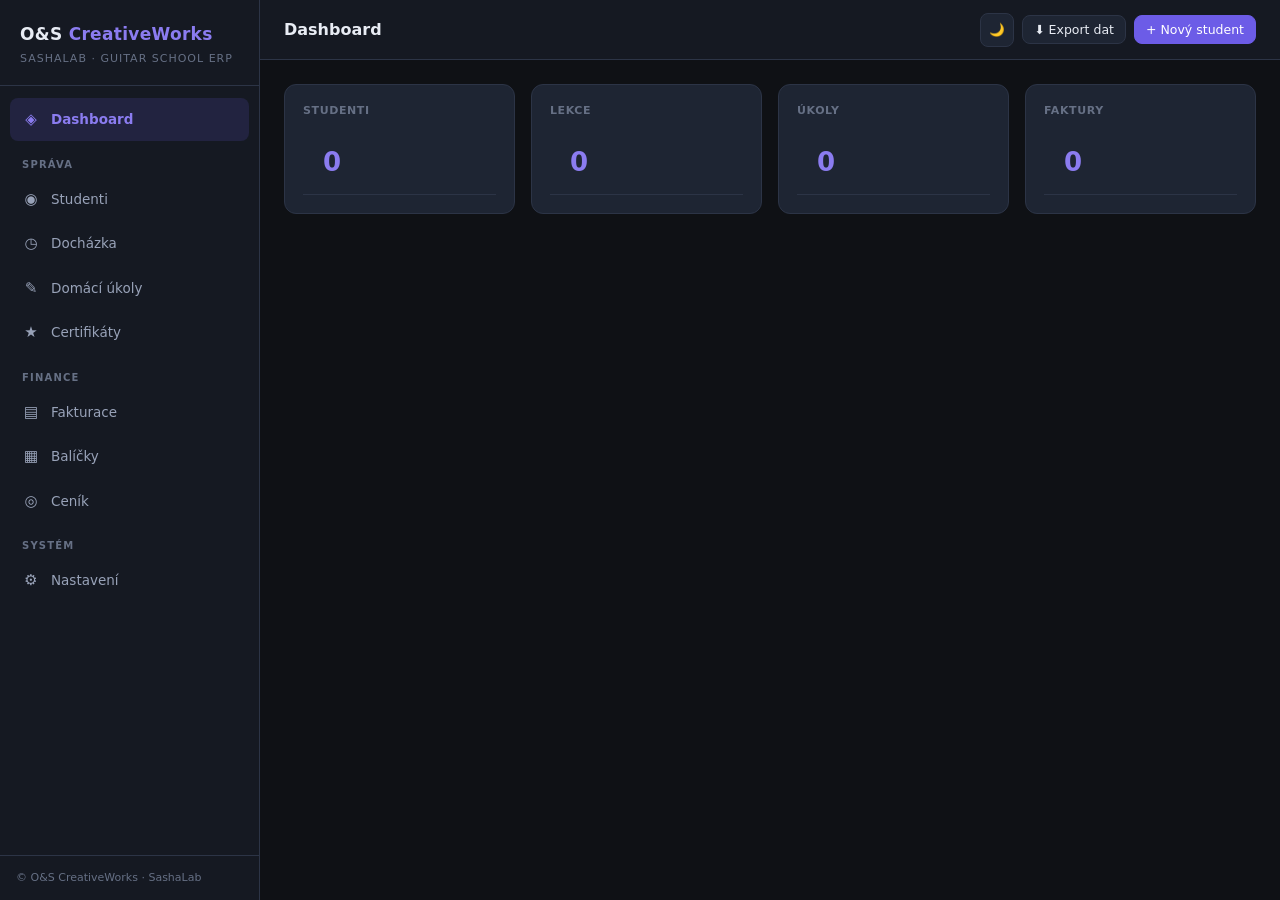
==== commit ccd2dfc0: "Add files via upload" ====
--- a/index.html
+++ b/index.html
@@ -5,180 +5,7 @@
 <meta name="viewport" content="width=device-width, initial-scale=1.0">
 <meta name="theme-color" content="#6c5ce7">
 <title>SashaLab ERP — O&S CreativeWorks</title>
-<style>
-:root{
-  --bg:#0f1115;--bg-2:#151922;--bg-3:#1c2230;--surface:#1e2533;--surface-2:#252e40;
-  --border:#2c3446;--text:#e8ecf4;--text-dim:#98a2b8;--text-muted:#667085;
-  --brand:#6c5ce7;--brand-2:#8b7cf0;--brand-soft:rgba(108,92,231,.15);
-  --ok:#22c55e;--warn:#f59e0b;--danger:#ef4444;--info:#3b82f6;
-  --radius:12px;--radius-sm:8px;--shadow:0 8px 28px rgba(0,0,0,.35);
-  --font:"Inter","Segoe UI",system-ui,-apple-system,sans-serif;
-}
-[data-theme="light"]{
-  --bg:#f5f6fa;--bg-2:#ffffff;--bg-3:#eef0f6;--surface:#ffffff;--surface-2:#f0f2f8;
-  --border:#d8dce6;--text:#1a1d26;--text-dim:#5a6273;--text-muted:#8890a3;
-  --brand:#6c5ce7;--brand-2:#5a4ad1;--brand-soft:rgba(108,92,231,.1);
-  --ok:#16a34a;--warn:#d97706;--danger:#dc2626;--info:#2563eb;
-  --shadow:0 8px 28px rgba(0,0,0,.08);
-}
-*{box-sizing:border-box;margin:0;padding:0}
-html,body{height:100%}
-body{font-family:var(--font);background:var(--bg);color:var(--text);font-size:14px;line-height:1.5;-webkit-font-smoothing:antialiased;transition:background .2s,color .2s}
-button,input,select,textarea{font-family:inherit;font-size:inherit;color:inherit}
-a{color:var(--brand-2);text-decoration:none}
-
-.app{display:grid;grid-template-columns:260px 1fr;height:100vh;overflow:hidden}
-.sidebar{background:var(--bg-2);border-right:1px solid var(--border);display:flex;flex-direction:column;transition:transform .25s ease}
-.brand{padding:22px 20px 18px;border-bottom:1px solid var(--border)}
-.brand h1{font-size:17px;font-weight:700;letter-spacing:.3px}
-.brand h1 span{color:var(--brand-2)}
-.brand p{font-size:11px;color:var(--text-muted);margin-top:3px;text-transform:uppercase;letter-spacing:1px}
-.nav{padding:12px 10px;overflow-y:auto;flex:1}
-.nav a{display:flex;align-items:center;gap:11px;padding:10px 12px;border-radius:var(--radius-sm);color:var(--text-dim);font-weight:500;font-size:13.5px;margin-bottom:2px;transition:all .15s}
-.nav a:hover{background:var(--bg-3);color:var(--text)}
-.nav a.active{background:var(--brand-soft);color:var(--brand-2);font-weight:600}
-.nav a .ic{width:18px;text-align:center;font-size:15px}
-.nav .group-label{font-size:10px;text-transform:uppercase;letter-spacing:1.2px;color:var(--text-muted);padding:14px 12px 6px;font-weight:700}
-.nav .badge-count{display:inline-block;margin-left:auto;background:var(--danger);color:#fff;font-size:10px;padding:1px 6px;border-radius:99px;font-weight:700}
-.sidebar-foot{padding:14px 16px;border-top:1px solid var(--border);font-size:11px;color:var(--text-muted)}
-
-.main{display:flex;flex-direction:column;overflow:hidden;background:var(--bg)}
-.topbar{height:60px;display:flex;align-items:center;justify-content:space-between;padding:0 24px;border-bottom:1px solid var(--border);background:var(--bg-2)}
-.topbar h2{font-size:16px;font-weight:600}
-.topbar .actions{display:flex;gap:8px;align-items:center}
-.menu-toggle{display:none;background:none;border:none;font-size:22px;cursor:pointer;color:var(--text)}
-.content{padding:24px;overflow-y:auto;flex:1}
-
-.btn{display:inline-flex;align-items:center;gap:7px;justify-content:center;padding:9px 16px;border-radius:var(--radius-sm);border:1px solid var(--border);background:var(--surface);color:var(--text);cursor:pointer;font-weight:500;transition:all .15s;white-space:nowrap}
-.btn:hover{background:var(--surface-2);border-color:var(--brand)}
-.btn-primary{background:var(--brand);border-color:var(--brand);color:#fff}
-.btn-primary:hover{background:var(--brand-2);border-color:var(--brand-2)}
-.btn-danger{background:rgba(239,68,68,.12);border-color:rgba(239,68,68,.4);color:#fca5a5}
-[data-theme="light"] .btn-danger{background:rgba(220,38,38,.08);color:var(--danger)}
-.btn-danger:hover{background:rgba(239,68,68,.2)}
-.btn-sm{padding:6px 11px;font-size:12.5px}
-.btn-icon{padding:8px;width:34px;height:34px}
-
-.card{background:var(--surface);border:1px solid var(--border);border-radius:var(--radius);padding:20px}
-.card + .card{margin-top:16px}
-.card h3{font-size:14px;font-weight:600;margin-bottom:14px;color:var(--text)}
-
-.grid{display:grid;gap:16px}
-.grid-2{grid-template-columns:repeat(2,1fr)}
-.grid-3{grid-template-columns:repeat(3,1fr)}
-.grid-4{grid-template-columns:repeat(4,1fr)}
-@media(max-width:900px){.grid-2,.grid-3,.grid-4{grid-template-columns:1fr}}
-
-.form-row{display:grid;grid-template-columns:1fr 1fr;gap:14px;margin-bottom:14px}
-.form-row.full{grid-template-columns:1fr}
-@media(max-width:640px){.form-row{grid-template-columns:1fr}}
-
-.field{display:flex;flex-direction:column;gap:5px}
-.field label{font-size:12px;font-weight:600;color:var(--text-dim);letter-spacing:.3px}
-.field input,.field select,.field textarea{background:var(--bg-3);border:1px solid var(--border);border-radius:var(--radius-sm);padding:9px 12px;color:var(--text);transition:border-color .15s;outline:none;width:100%}
-.field input:focus,.field select:focus,.field textarea:focus{border-color:var(--brand)}
-.field textarea{resize:vertical;min-height:70px}
-.field .hint{font-size:11px;color:var(--text-muted)}
-.field.error input,.field.error select,.field.error textarea{border-color:var(--danger)}
-.field .err-msg{font-size:11px;color:#fca5a5;display:none}
-.field.error .err-msg{display:block}
-
-.table{width:100%;border-collapse:collapse}
-.table th,.table td{padding:11px 12px;text-align:left;border-bottom:1px solid var(--border);font-size:13px}
-.table th{font-size:11px;text-transform:uppercase;letter-spacing:.6px;color:var(--text-muted);font-weight:700}
-.table tbody tr:hover{background:var(--bg-3)}
-.table td.actions{text-align:right;white-space:nowrap}
-
-.badge{display:inline-flex;align-items:center;gap:5px;padding:3px 9px;border-radius:99px;font-size:11px;font-weight:600}
-.badge.ok{background:rgba(34,197,94,.15);color:#4ade80}
-.badge.warn{background:rgba(245,158,11,.15);color:#fbbf24}
-.badge.danger{background:rgba(239,68,68,.15);color:#f87171}
-.badge.info{background:rgba(59,130,246,.15);color:#93c5fd}
-.badge.muted{background:var(--bg-3);color:var(--text-dim)}
-[data-theme="light"] .badge.ok{background:rgba(22,163,74,.12);color:#15803d}
-[data-theme="light"] .badge.warn{background:rgba(217,119,6,.12);color:#b45309}
-[data-theme="light"] .badge.danger{background:rgba(220,38,38,.12);color:#b91c1c}
-[data-theme="light"] .badge.info{background:rgba(37,99,235,.12);color:#1d4ed8}
-
-.empty-state{text-align:center;padding:48px 20px;color:var(--text-muted)}
-.empty-state .icon{font-size:40px;margin-bottom:10px;opacity:.5}
-
-.modal-backdrop{position:fixed;inset:0;background:rgba(0,0,0,.6);display:none;align-items:center;justify-content:center;padding:20px;z-index:100}
-.modal-backdrop.open{display:flex}
-.modal{background:var(--bg-2);border:1px solid var(--border);border-radius:var(--radius);width:100%;max-width:640px;max-height:90vh;overflow-y:auto;box-shadow:var(--shadow);animation:slideUp .2s ease}
-.modal.lg{max-width:860px}
-@keyframes slideUp{from{transform:translateY(14px);opacity:0}to{transform:none;opacity:1}}
-.modal-header{display:flex;align-items:center;justify-content:space-between;padding:18px 22px;border-bottom:1px solid var(--border)}
-.modal-header h3{font-size:15px;font-weight:600}
-.modal-body{padding:22px}
-.modal-footer{display:flex;justify-content:flex-end;gap:10px;padding:16px 22px;border-top:1px solid var(--border)}
-.modal-close{background:none;border:none;font-size:20px;color:var(--text-dim);cursor:pointer;padding:0;line-height:1}
-.modal-close:hover{color:var(--text)}
-
-.toast-wrap{position:fixed;bottom:20px;right:20px;display:flex;flex-direction:column;gap:10px;z-index:200}
-.toast{background:var(--surface-2);border:1px solid var(--border);border-left:3px solid var(--brand);padding:12px 18px;border-radius:var(--radius-sm);box-shadow:var(--shadow);font-size:13px;min-width:240px;animation:slideIn .2s ease}
-.toast.ok{border-left-color:var(--ok)}
-.toast.warn{border-left-color:var(--warn)}
-.toast.danger{border-left-color:var(--danger)}
-@keyframes slideIn{from{transform:translateX(20px);opacity:0}to{transform:none;opacity:1}}
-
-.filters{display:flex;gap:10px;flex-wrap:wrap;align-items:center;margin-bottom:18px}
-.filters .field{margin:0;min-width:160px}
-.pill-tabs{display:flex;gap:6px;flex-wrap:wrap}
-.pill-tabs button{padding:7px 14px;border-radius:99px;border:1px solid var(--border);background:var(--surface);color:var(--text-dim);cursor:pointer;font-size:12.5px;font-weight:500}
-.pill-tabs button.active{background:var(--brand-soft);border-color:var(--brand);color:var(--brand-2)}
-
-.stat{background:var(--surface);border:1px solid var(--border);border-radius:var(--radius);padding:18px;display:flex;flex-direction:column;gap:6px}
-.stat .label{font-size:11px;text-transform:uppercase;letter-spacing:.6px;color:var(--text-muted);font-weight:700}
-.stat .value{font-size:26px;font-weight:700;line-height:1.1}
-.stat .value.brand{color:var(--brand-2)}
-.stat .sub{font-size:11px;color:var(--text-muted)}
-
-.alert-list{display:flex;flex-direction:column;gap:10px}
-.alert-item{display:flex;align-items:flex-start;gap:12px;padding:14px;background:var(--bg-3);border-radius:var(--radius-sm);border-left:3px solid var(--warn)}
-.alert-item.danger{border-left-color:var(--danger)}
-.alert-item.info{border-left-color:var(--info)}
-.alert-item .a-content{flex:1}
-.alert-item .a-title{font-weight:600;font-size:13px;margin-bottom:3px}
-.alert-item .a-desc{font-size:12px;color:var(--text-dim)}
-
-.recorder{display:flex;align-items:center;gap:12px;padding:14px;background:var(--bg-3);border-radius:var(--radius-sm);border:1px solid var(--border);flex-wrap:wrap}
-.recorder .dot{width:10px;height:10px;border-radius:50%;background:var(--text-muted)}
-.recorder.recording .dot{background:var(--danger);animation:pulse 1s infinite}
-@keyframes pulse{0%,100%{opacity:1}50%{opacity:.3}}
-.recorder audio{height:34px;flex:1;min-width:180px}
-
-.timeline{position:relative;padding-left:24px}
-.timeline::before{content:"";position:absolute;left:7px;top:8px;bottom:8px;width:2px;background:var(--border)}
-.timeline-item{position:relative;margin-bottom:16px;padding:12px 14px;background:var(--bg-3);border-radius:var(--radius-sm);border:1px solid var(--border)}
-.timeline-item::before{content:"";position:absolute;left:-22px;top:16px;width:10px;height:10px;border-radius:50%;background:var(--brand);border:2px solid var(--bg-2)}
-.timeline-item .meta{font-size:11px;color:var(--text-muted);margin-bottom:4px;display:flex;justify-content:space-between;align-items:center}
-.timeline-item .text{font-size:13px;white-space:pre-wrap}
-.timeline-item .del{background:none;border:none;color:var(--text-muted);cursor:pointer;font-size:14px;padding:0}
-.timeline-item .del:hover{color:var(--danger)}
-
-.working-hours-grid{display:grid;grid-template-columns:repeat(7,1fr);gap:6px;margin-top:10px}
-.wh-day{padding:8px;background:var(--bg-3);border-radius:6px;font-size:11px;text-align:center}
-.wh-day.open{border:1px solid var(--ok);background:rgba(34,197,94,.1)}
-.wh-day.closed{opacity:.5}
-.wh-day strong{display:block;margin-bottom:4px}
-
-@media print{
-  body *{visibility:hidden}
-  .print-area,.print-area *{visibility:visible}
-  .print-area{position:absolute;inset:0;margin:0;padding:0;background:#fff;color:#000}
-  @page{margin:12mm}
-}
-
-@media(max-width:960px){
-  .app{grid-template-columns:1fr}
-  .sidebar{position:fixed;inset:0 auto 0 0;width:260px;z-index:50;transform:translateX(-100%)}
-  .sidebar.open{transform:none;box-shadow:var(--shadow)}
-  .menu-toggle{display:block}
-  .content{padding:16px}
-  .topbar{padding:0 16px}
-}
-</style>
+<link rel="stylesheet" href="style.css">
 </head>
 <body>
 <div class="app">
@@ -188,21 +15,18 @@
       <p>SashaLab · Guitar School ERP</p>
     </div>
     <nav class="nav" id="nav">
-      <a href="#/dashboard" data-route="dashboard"><span class="ic">◈</span>Dashboard</a>
+      <a data-route="dashboard"><span class="ic">◈</span>Dashboard</a>
       <div class="group-label">Správa</div>
-      <a href="#/students" data-route="students"><span class="ic">◉</span>Studenti</a>
-      <a href="#/schedule" data-route="schedule"><span class="ic">⟳</span>Rozvrh <span class="badge-count" id="navSchedule"></span></a>
-      <a href="#/lessons" data-route="lessons"><span class="ic">◷</span>Docházka</a>
-      <a href="#/homework" data-route="homework"><span class="ic">✎</span>Domácí úkoly</a>
-      <a href="#/certificates" data-route="certificates"><span class="ic">★</span>Certifikáty</a>
+      <a data-route="students"><span class="ic">◉</span>Studenti</a>
+      <a data-route="lessons"><span class="ic">◷</span>Docházka</a>
+      <a data-route="homework"><span class="ic">✎</span>Domácí úkoly</a>
+      <a data-route="certificates"><span class="ic">★</span>Certifikáty</a>
       <div class="group-label">Finance</div>
-      <a href="#/invoices" data-route="invoices"><span class="ic">▤</span>Fakturace</a>
-      <a href="#/packages" data-route="packages"><span class="ic">▦</span>Balíčky</a>
-      <a href="#/pricing" data-route="pricing"><span class="ic">◎</span>Ceník</a>
-      <div class="group-label">Rozšíření</div>
-      <a href="#/printing3d" data-route="printing3d"><span class="ic">⬢</span>3D tisk</a>
+      <a data-route="invoices"><span class="ic">▤</span>Fakturace</a>
+      <a data-route="packages"><span class="ic">▦</span>Balíčky</a>
+      <a data-route="pricing"><span class="ic">◎</span>Ceník</a>
       <div class="group-label">Systém</div>
-      <a href="#/settings" data-route="settings"><span class="ic">⚙</span>Nastavení</a>
+      <a data-route="settings"><span class="ic">⚙</span>Nastavení</a>
     </nav>
     <div class="sidebar-foot">© O&S CreativeWorks · SashaLab</div>
   </aside>
@@ -210,11 +34,11 @@
   <div class="main">
     <div class="topbar">
       <div style="display:flex;align-items:center;gap:12px">
-        <button class="menu-toggle" id="menuToggle" aria-label="Menu">☰</button>
+        <button class="menu-toggle" id="menuToggle">☰</button>
         <h2 id="pageTitle">Dashboard</h2>
       </div>
       <div class="actions">
-        <button class="btn btn-sm btn-icon" id="btnTheme" title="Přepnout světlý/tmavý režim">🌙</button>
+        <button class="btn btn-sm btn-icon" id="btnTheme" title="Přepnout režim">🌙</button>
         <button class="btn btn-sm" id="btnExport">⬇ Export dat</button>
         <button class="btn btn-primary btn-sm" id="btnQuickAdd">+ Nový student</button>
       </div>
@@ -226,7 +50,7 @@
 <div class="modal-backdrop" id="modalBackdrop">
   <div class="modal" id="modal">
     <div class="modal-header">
-      <h3 id="modalTitle">Titulek</h3>
+      <h3 id="modalTitle"></h3>
       <button class="modal-close" id="modalClose">×</button>
     </div>
     <div class="modal-body" id="modalBody"></div>
@@ -236,2138 +60,6 @@
 
 <div class="toast-wrap" id="toastWrap"></div>
 
-<script>
-"use strict";
-
-/* ============================================================
-   1. UTILITIES
-   ============================================================ */
-const $  = (sel, root = document) => root.querySelector(sel);
-const $$ = (sel, root = document) => Array.from(root.querySelectorAll(sel));
-
-const el = (tag, attrs = {}, ...children) => {
-  const node = document.createElement(tag);
-  for (const [k, v] of Object.entries(attrs)) {
-    if (v == null) continue;
-    if (k === "class") node.className = v;
-    else if (k === "dataset") Object.assign(node.dataset, v);
-    else if (k.startsWith("on") && typeof v === "function") node.addEventListener(k.slice(2).toLowerCase(), v);
-    else if (k === "html") node.innerHTML = v;
-    else node.setAttribute(k, v);
-  }
-  for (const c of children.flat()) {
-    if (c == null || c === false) continue;
-    node.appendChild(typeof c === "string" || typeof c === "number" ? document.createTextNode(String(c)) : c);
-  }
-  return node;
-};
-
-const uid = (prefix = "id") => `${prefix}_${Date.now().toString(36)}_${Math.random().toString(36).slice(2, 8)}`;
-const fmtCZK = (n) => new Intl.NumberFormat("cs-CZ", { style: "currency", currency: "CZK" }).format(Number(n) || 0);
-const fmtDate = (iso) => iso ? new Date(iso).toLocaleDateString("cs-CZ") : "—";
-const fmtDateTime = (iso) => iso ? new Date(iso).toLocaleString("cs-CZ") : "—";
-const todayISO = () => new Date().toISOString().slice(0, 10);
-
-function calcAge(dateISO) {
-  if (!dateISO) return null;
-  const d = new Date(dateISO);
-  if (isNaN(d)) return null;
-  const t = new Date();
-  let age = t.getFullYear() - d.getFullYear();
-  const m = t.getMonth() - d.getMonth();
-  if (m < 0 || (m === 0 && t.getDate() < d.getDate())) age--;
-  return age;
-}
-
-function escapeHtml(s) {
-  return String(s ?? "").replace(/[&<>"']/g, (c) => ({ "&": "&amp;", "<": "&lt;", ">": "&gt;", '"': "&quot;", "'": "&#39;" }[c]));
-}
-
-function downloadBlob(filename, content, mime = "text/plain;charset=utf-8") {
-  const blob = content instanceof Blob ? content : new Blob([content], { type: mime });
-  const url = URL.createObjectURL(blob);
-  const a = el("a", { href: url, download: filename });
-  document.body.appendChild(a); a.click(); a.remove();
-  setTimeout(() => URL.revokeObjectURL(url), 1000);
-}
-
-function toCSV(rows) {
-  if (!rows.length) return "";
-  const headers = Object.keys(rows[0]);
-  const esc = (v) => `"${String(v ?? "").replace(/"/g, '""')}"`;
-  return [headers.map(esc).join(","), ...rows.map((r) => headers.map((h) => esc(r[h])).join(","))].join("\r\n");
-}
-
-/* Datum helpers */
-function addDays(dateISO, days) {
-  const d = new Date(dateISO);
-  d.setDate(d.getDate() + days);
-  return d.toISOString().slice(0, 10);
-}
-function getWeekday(dateISO) {
-  return new Date(dateISO).getDay(); // 0=Ne, 1=Po, ..., 6=So
-}
-function fmtDateShort(iso) {
-  if (!iso) return "—";
-  const d = new Date(iso);
-  return d.toLocaleDateString("cs-CZ", { weekday: "short", day: "numeric", month: "numeric" });
-}
-
-/* ============================================================
-   2. STORE (localStorage) – verze 3 (hardcore)
-   ============================================================ */
-const STORE_KEY = "sashalab_erp_v1";
-const SCHEMA_VERSION = 3;
-
-const defaultState = () => ({
-  version: SCHEMA_VERSION,
-  theme: "dark",
-  settings: {
-    companyName: "O&S CreativeWorks — SashaLab",
-    ico: "",
-    address: "Jungmannova 871/16, Kuřim 664 34",
-    bankAccount: "",
-    iban: "",
-    vatPayer: false,
-    lectorName: "Oleksandr Kukushkin",
-    lectorEmail: "",
-    lectorPhone: "",
-    invoiceCounter: 1,
-    invoicePrefix: "SL",
-    // Pracovní doba (0=Ne, 1=Po, ..., 6=So)
-    workingHours: {
-      1: { open: true, from: "15:00", to: "20:00" }, // Po
-      2: { open: true, from: "15:30", to: "20:00" }, // Út
-      3: { open: true, from: "18:00", to: "20:00" }, // St
-      4: { open: false, from: "", to: "" },          // Čt
-      5: { open: false, from: "", to: "" },          // Pá
-      6: { open: true, from: "12:00", to: "20:00" }, // So
-      0: { open: false, from: "", to: "" },          // Ne
-    },
-  },
-  students: [],
-  lessons: [],
-  homeworks: [],
-  invoices: [],
-  pricing: [
-    { id: "p_lesson_60", name: "Individuální lekce 60 min", price: 450 },
-    { id: "p_lesson_45", name: "Individuální lekce 45 min", price: 350 },
-    { id: "p_online", name: "Online lekce 60 min", price: 400 },
-    { id: "p_3d_pla", name: "3D tisk — PLA (hodinová sazba)", price: 250 },
-    { id: "p_3d_petg", name: "3D tisk — PETG (hodinová sazba)", price: 300 },
-    { id: "p_3d_tpu", name: "3D tisk — TPU (hodinová sazba)", price: 350 },
-  ],
-  print3d: [],
-  // Opakující se lekce – šablony
-  recurringTemplates: [],
-  // Balíčky (definice + přiřazení studentům)
-  packageDefs: [
-    { id: "pk_10", name: "Balíček 10 lekcí", lessons: 10, price: 4000, validityDays: 180 },
-    { id: "pk_5", name: "Balíček 5 lekcí", lessons: 5, price: 2100, validityDays: 90 },
-  ],
-  studentPackages: [], // { id, studentId, packageDefId, lessonsTotal, lessonsUsed, purchasedAt, expiresAt, price }
-});
-
-function loadState() {
-  try {
-    const raw = localStorage.getItem(STORE_KEY);
-    if (!raw) return defaultState();
-    const parsed = JSON.parse(raw);
-    return migrate({ ...defaultState(), ...parsed });
-  } catch (e) {
-    console.warn("Store load failed, using default", e);
-    return defaultState();
-  }
-}
-
-function migrate(state) {
-  if (state.students) {
-    state.students = state.students.map((s) => ({
-      ...s,
-      notes: Array.isArray(s.notes) ? s.notes : [],
-      publicToken: s.publicToken || null,
-    }));
-  }
-  if (state.invoices) {
-    state.invoices = state.invoices.map((inv) => ({ ...inv, payments: Array.isArray(inv.payments) ? inv.payments : [] }));
-  }
-  if (!state.recurringTemplates) state.recurringTemplates = [];
-  if (!state.packageDefs) state.packageDefs = defaultState().packageDefs;
-  if (!state.studentPackages) state.studentPackages = [];
-  if (!state.settings.workingHours) state.settings.workingHours = defaultState().settings.workingHours;
-  state.version = SCHEMA_VERSION;
-  return state;
-}
-
-let state = loadState();
-
-function saveState() {
-  try { localStorage.setItem(STORE_KEY, JSON.stringify(state)); }
-  catch (e) { toast("Nepodařilo se uložit data.", "danger"); }
-}
-
-/* ============================================================
-   3. TÉMA
-   ============================================================ */
-function applyTheme(theme) {
-  document.documentElement.setAttribute("data-theme", theme);
-  const btn = $("#btnTheme");
-  if (btn) btn.textContent = theme === "dark" ? "🌙" : "☀️";
-  state.theme = theme;
-  saveState();
-}
-function toggleTheme() { applyTheme(state.theme === "dark" ? "light" : "dark"); }
-
-/* ============================================================
-   4. UI HELPERS
-   ============================================================ */
-function toast(msg, type = "ok", ms = 3000) {
-  const wrap = $("#toastWrap");
-  if (!wrap) return;
-  const t = el("div", { class: `toast ${type}` }, msg);
-  wrap.appendChild(t);
-  setTimeout(() => { t.style.opacity = "0"; t.style.transform = "translateX(20px)"; setTimeout(() => t.remove(), 200); }, ms);
-}
-
-function openModal({ title, body, footer, size = "" }) {
-  const backdrop = $("#modalBackdrop");
-  const modal = $("#modal");
-  if (!backdrop || !modal) return;
-  $("#modalTitle").textContent = title || "";
-  const bodyEl = $("#modalBody");
-  const footEl = $("#modalFooter");
-  bodyEl.innerHTML = "";
-  footEl.innerHTML = "";
-  if (typeof body === "string") bodyEl.innerHTML = body;
-  else if (body instanceof Node) bodyEl.appendChild(body);
-  if (Array.isArray(footer)) footer.forEach((n) => footEl.appendChild(n));
-  else if (footer instanceof Node) footEl.appendChild(footer);
-  modal.className = `modal ${size}`.trim();
-  backdrop.classList.add("open");
-}
-function closeModal() { $("#modalBackdrop")?.classList.remove("open"); }
-
-/* ============================================================
-   5. ROUTER
-   ============================================================ */
-const ROUTES = {
-  dashboard:    { title: "Dashboard",        render: renderDashboard },
-  students:     { title: "Studenti",         render: renderStudents },
-  schedule:     { title: "Rozvrh",           render: renderSchedule },
-  lessons:      { title: "Docházka",         render: renderLessons },
-  homework:     { title: "Domácí úkoly",     render: renderHomework },
-  certificates: { title: "Certifikáty",      render: renderCertificates },
-  invoices:     { title: "Fakturace",        render: renderInvoices },
-  packages:     { title: "Balíčky",          render: renderPackages },
-  pricing:      { title: "Ceník",            render: renderPricing },
-  printing3d:   { title: "3D tisk",          render: renderPrinting3d },
-  settings:     { title: "Nastavení",        render: renderSettings },
-};
-
-function currentRoute() {
-  const hash = location.hash.replace(/^#\//, "").split("?")[0];
-  return ROUTES[hash] ? hash : "dashboard";
-}
-
-function navigate() {
-  const route = currentRoute();
-  const conf = ROUTES[route];
-  $("#pageTitle").textContent = conf.title;
-  $$("#nav a").forEach((a) => a.classList.toggle("active", a.dataset.route === route));
-  // Update badge for schedule (upcoming lessons in next 7 days)
-  const navSchedule = $("#navSchedule");
-  if (navSchedule) {
-    const upcoming = state.lessons.filter((l) => {
-      const d = l.date;
-      return d >= todayISO() && d <= addDays(todayISO(), 7);
-    }).length;
-    navSchedule.textContent = upcoming > 0 ? String(upcoming) : "";
-  }
-  const app = $("#app");
-  if (!app) return;
-  app.innerHTML = "";
-  try { conf.render(app); }
-  catch (e) { console.error(e); app.appendChild(el("div", { class: "empty-state" }, "Došlo k chybě při vykreslení modulu.")); }
-  $("#sidebar")?.classList.remove("open");
-}
-
-window.addEventListener("hashchange", navigate);
-window.addEventListener("DOMContentLoaded", () => {
-  applyTheme(state.theme || "dark");
-  if (!location.hash) location.hash = "#/dashboard";
-  navigate();
-  bindGlobal();
-});
-
-/* ============================================================
-   6. GLOBAL BINDINGS
-   ============================================================ */
-function bindGlobal() {
-  $("#menuToggle")?.addEventListener("click", () => $("#sidebar")?.classList.toggle("open"));
-  $("#modalClose")?.addEventListener("click", closeModal);
-  $("#modalBackdrop")?.addEventListener("click", (e) => { if (e.target.id === "modalBackdrop") closeModal(); });
-  document.addEventListener("keydown", (e) => { if (e.key === "Escape") closeModal(); });
-  $("#btnExport")?.addEventListener("click", exportAllData);
-  $("#btnQuickAdd")?.addEventListener("click", () => openStudentForm());
-  $("#btnTheme")?.addEventListener("click", toggleTheme);
-}
-
-function exportAllData() {
-  const payload = { exportedAt: new Date().toISOString(), schemaVersion: SCHEMA_VERSION, ...state };
-  downloadBlob(`sashalab_backup_${todayISO()}.json`, JSON.stringify(payload, null, 2), "application/json");
-  toast("Záloha dat exportována (JSON).", "ok");
-}
-
-/* ============================================================
-   7. POMOCNÉ – PLATBY & BALÍČKY
-   ============================================================ */
-function invoicePaidTotal(inv) { return (inv.payments || []).reduce((s, p) => s + (Number(p.amount) || 0), 0); }
-function invoiceRemaining(inv) { return Math.max(0, (Number(inv.total) || 0) - invoicePaidTotal(inv)); }
-function invoiceEffectiveStatus(inv) {
-  const paid = invoicePaidTotal(inv);
-  const total = Number(inv.total) || 0;
-  if (paid >= total && total > 0) return "paid";
-  if (paid > 0) return "partial";
-  if (inv.dueDate && inv.dueDate < todayISO()) return "overdue";
-  return "issued";
-}
-
-function activePackagesFor(studentId) {
-  const now = todayISO();
-  return state.studentPackages.filter((p) =>
-    p.studentId === studentId &&
-    p.lessonsUsed < p.lessonsTotal &&
-    (!p.expiresAt || p.expiresAt >= now)
-  );
-}
-function totalAvailableLessons(studentId) {
-  return activePackagesFor(studentId).reduce((sum, p) => sum + (p.lessonsTotal - p.lessonsUsed), 0);
-}
-function consumeLessonFromPackage(studentId) {
-  const list = activePackagesFor(studentId).sort((a, b) => (a.expiresAt || "9999").localeCompare(b.expiresAt || "9999"));
-  if (!list.length) return false;
-  list[0].lessonsUsed += 1;
-  return true;
-}
-
-/* ============================================================
-   8. SMART ALERTS (funkce 4)
-   ============================================================ */
-function buildAlerts() {
-  const alerts = [];
-  const now = todayISO();
-  const monthPrefix = now.slice(0, 7);
-
-  // 1) Neomluvené lekce (3+ v řadě)
-  const byStudent = {};
-  state.lessons.forEach((l) => {
-    if (!byStudent[l.studentId]) byStudent[l.studentId] = [];
-    byStudent[l.studentId].push(l);
-  });
-  Object.entries(byStudent).forEach(([sid, lessons]) => {
-    const sorted = lessons.sort((a, b) => (b.date || "").localeCompare(a.date || ""));
-    let streak = 0;
-    for (const l of sorted) {
-      if (l.status === "absent") streak++;
-      else if (l.status === "canceled") continue;
-      else break;
-    }
-    if (streak >= 3) {
-      const st = state.students.find((s) => s.id === sid);
-      if (st) alerts.push({
-        type: "danger",
-        title: `${st.firstName} ${st.lastName} – ${streak}× neomluveno v řadě`,
-        desc: "Zvažte kontaktování rodičů.",
-        action: () => openStudentDetail(sid),
-        actionLabel: "Otevřít profil",
-      });
-    }
-  });
-
-  // 2) Faktury po splatnosti
-  state.invoices.forEach((inv) => {
-    const eff = invoiceEffectiveStatus(inv);
-    if (eff === "overdue") {
-      const days = Math.floor((new Date(now) - new Date(inv.dueDate)) / 86400000);
-      const st = state.students.find((s) => s.id === inv.studentId);
-      alerts.push({
-        type: "danger",
-        title: `Faktura ${inv.number} – ${days} dní po splatnosti`,
-        desc: `${st ? st.firstName + " " + st.lastName : "Volný odběratel"} · zbývá ${fmtCZK(invoiceRemaining(inv))}`,
-        action: () => openInvoiceDetail(inv.id),
-        actionLabel: "Detail",
-      });
-    }
-  });
-
-  // 3) Studenti s 0 lekcemi v tomto měsíci (a aspoň 1 lekcí celkem)
-  state.students.forEach((st) => {
-    const allLessons = state.lessons.filter((l) => l.studentId === st.id);
-    if (!allLessons.length) return;
-    const thisMonth = allLessons.filter((l) => (l.date || "").startsWith(monthPrefix));
-    if (thisMonth.length === 0) {
-      alerts.push({
-        type: "info",
-        title: `${st.firstName} ${st.lastName} – 0 lekcí v tomto měsíci`,
-        desc: "Možná ukončil výuku, nebo je potřeba naplánovat.",
-        action: () => openStudentDetail(st.id),
-        actionLabel: "Profil",
-      });
-    }
-  });
-
-  // 4) Balíčky s nízkým zůstatkem (1-2 lekce)
-  state.students.forEach((st) => {
-    const remaining = totalAvailableLessons(st.id);
-    if (remaining === 1 || remaining === 2) {
-      alerts.push({
-        type: "warn",
-        title: `${st.firstName} ${st.lastName} – zbývají ${remaining} lekce`,
-        desc: "Čas nabídnout nový balíček.",
-        action: () => openPackagePurchase(st.id),
-        actionLabel: "Prodat balíček",
-      });
-    }
-  });
-
-  // 5) Zítřejší lekce bez potvrzení (status canceled)
-  const tomorrow = addDays(now, 1);
-  const tomorrowLessons = state.lessons.filter((l) => l.date === tomorrow && l.status === "canceled");
-  if (tomorrowLessons.length) {
-    alerts.push({
-      type: "warn",
-      title: `Zítra ${tomorrowLessons.length} zrušených lekcí`,
-      desc: "Zkontrolujte, zda jsou náhrady domluvené.",
-    });
-  }
-
-  // 6) GDPR chybějící u nezletilých
-  state.students.forEach((st) => {
-    const age = calcAge(st.birthDate);
-    if (age !== null && age < 18 && (!st.guardian?.name || !st.gdprConsent)) {
-      alerts.push({
-        type: "danger",
-        title: `GDPR chybí – ${st.firstName} ${st.lastName}`,
-        desc: "Nezletilý bez zákonného zástupce nebo souhlasu.",
-        action: () => openStudentForm(st.id),
-        actionLabel: "Doplnit",
-      });
-    }
-  });
-
-  return alerts;
-}
-
-/* ============================================================
-   9. DASHBOARD
-   ============================================================ */
-function renderDashboard(app) {
-  const students = state.students;
-  const minors = students.filter((s) => calcAge(s.birthDate) !== null && calcAge(s.birthDate) < 18).length;
-  const unpaid = state.invoices.filter((i) => invoiceEffectiveStatus(i) !== "paid");
-  const totalUnpaid = unpaid.reduce((sum, i) => sum + invoiceRemaining(i), 0);
-  const thisMonthLessons = state.lessons.filter((l) => (l.date || "").startsWith(todayISO().slice(0, 7)));
-  // HC NOTIFIKACE: Nezodpovězené dotazy z portálu
-  const openQuestions = (state.questions || []).filter(q => !q.answered);
-  if (openQuestions.length) {
-    const qCard = el("div", { class: "card", style: "border-left: 4px solid var(--danger);" },
-      el("h3", { style: "color: var(--danger);" }, `✉ Nezodpovězené dotazy od žáků (${openQuestions.length})`)
-    );
-    const qList = el("div", { class: "alert-list" });
-    openQuestions.slice(0, 5).forEach(q => {
-      qList.appendChild(el("div", { class: "alert-item danger" },
-        el("div", { class: "a-content" },
-          el("div", { class: "a-title" }, `${q.studentName} — ${fmtDate(q.date)}`),
-          el("div", { class: "a-desc", style: "font-style: italic;" }, `"${q.question}"`)
-        ),
-        el("button", { class: "btn btn-sm btn-primary", onclick: () => {
-          const sub = encodeURIComponent("Re: Dotaz od žáka: " + q.studentName);
-          const bod = encodeURIComponent("Dobrý den,\n\nodpovídám na dotaz žáka " + q.studentName + ":\n\nDotaz: " + q.question + "\n\nOdpověď:\n");
-          window.open(`mailto:${state.settings.emailMain}?subject=${sub}&body=${bod}`, "_blank");
-          q.answered = true;
-          saveState();
-          toast("Dotaz označen jako zodpovězený.", "ok");
-          navigate();
-        } }, "✉ Odpovědět")
-      ));
-    });
-    qCard.appendChild(qList);
-    app.appendChild(qCard);
-  }
-
-  // Smart alerts
-  const alerts = buildAlerts();
-  if (alerts.length) {
-    const alertCard = el("div", { class: "card" },
-      el("h3", {}, `⚠ Vyžaduje pozornost (${alerts.length})`)
-    );
-    const list = el("div", { class: "alert-list" });
-    alerts.slice(0, 8).forEach((a) => {
-      list.appendChild(el("div", { class: `alert-item ${a.type}` },
-        el("div", { class: "a-content" },
-          el("div", { class: "a-title" }, a.title),
-          el("div", { class: "a-desc" }, a.desc)
-        ),
-        a.action && el("button", { class: "btn btn-sm", onclick: a.action }, a.actionLabel || "Otevřít")
-      ));
-    });
-    alertCard.appendChild(list);
-    app.appendChild(alertCard);
-  }
-
-  const grid = el("div", { class: "grid grid-4" });
-  [
-    { label: "Studenti celkem", value: students.length, brand: false },
-    { label: "Nezletilí (GDPR)", value: minors, brand: false },
-    { label: "Lekce tento měsíc", value: thisMonthLessons.length, brand: false },
-    { label: "Neuhrazeno", value: fmtCZK(totalUnpaid), brand: true },
-  ].forEach((s) => {
-    grid.appendChild(el("div", { class: "stat" },
-      el("span", { class: "label" }, s.label),
-      el("span", { class: `value ${s.brand ? "brand" : ""}` }, String(s.value))
-    ));
-  });
-  app.appendChild(grid);
-
-  // Nadcházející lekce (7 dní)
-  const upcoming = state.lessons
-    .filter((l) => l.date >= todayISO() && l.date <= addDays(todayISO(), 7))
-    .sort((a, b) => (a.date || "").localeCompare(b.date || ""));
-  const upCard = el("div", { class: "card" }, el("h3", {}, `Nadcházejících 7 dní (${upcoming.length} lekcí)`));
-  if (!upcoming.length) {
-    upCard.appendChild(el("div", { class: "empty-state" }, "Žádné naplánované lekce."));
-  } else {
-    const table = el("table", { class: "table" });
-    table.appendChild(el("thead", {}, el("tr", {}, el("th", {}, "Datum"), el("th", {}, "Student"), el("th", {}, "Stav"), el("th", {}))));
-    const tbody = el("tbody");
-    upcoming.forEach((l) => {
-      const st = state.students.find((s) => s.id === l.studentId);
-      tbody.appendChild(el("tr", {},
-        el("td", {}, fmtDateShort(l.date)),
-        el("td", {}, st ? `${st.firstName} ${st.lastName}` : "—"),
-        el("td", {}, statusBadge(l.status)),
-        el("td", { class: "actions" },
-          el("button", { class: "btn btn-sm", onclick: () => openLessonForm(l.id) }, "Upravit")
-        )
-      ));
-    });
-    table.appendChild(tbody);
-    upCard.appendChild(table);
-  }
-  app.appendChild(upCard);
-}
-
-function statusBadge(status) {
-  const map = {
-    present:  ["ok", "Přítomen"],
-    excused:  ["warn", "Omluven"],
-    absent:   ["danger", "Neomluven"],
-    canceled: ["muted", "Zrušeno"],
-    paid:     ["ok", "Zaplaceno"],
-    partial:  ["warn", "Částečně"],
-    issued:   ["info", "Vystavena"],
-    overdue:  ["danger", "Po splatnosti"],
-    planned:  ["info", "Naplánováno"],
-  };
-  const [cls, label] = map[status] || ["muted", status || "—"];
-  return el("span", { class: `badge ${cls}` }, label);
-}
-
-/* ============================================================
-   10. STUDENTI
-   ============================================================ */
-function renderStudents(app) {
-  const filters = el("div", { class: "filters" });
-  const search = el("input", { type: "text", placeholder: "Hledat jméno / e-mail…", oninput: (e) => draw(e.target.value) });
-  filters.appendChild(el("div", { class: "field", style: "min-width:260px" }, search));
-  filters.appendChild(el("button", { class: "btn btn-primary", onclick: () => openStudentForm() }, "+ Přidat studenta"));
-  app.appendChild(filters);
-
-  const container = el("div", { class: "card" });
-  app.appendChild(container);
-
-  function draw(query = "") {
-    container.innerHTML = "";
-    const q = query.trim().toLowerCase();
-    const list = state.students.filter((s) =>
-      !q || `${s.firstName} ${s.lastName} ${s.email || ""}`.toLowerCase().includes(q)
-    );
-
-    if (!list.length) {
-      container.appendChild(el("div", { class: "empty-state" }, el("div", { class: "icon" }, "◉"), "Žádní studenti."));
-      return;
-    }
-
-    const table = el("table", { class: "table" });
-    table.appendChild(el("thead", {}, el("tr", {},
-      el("th", {}, "Jméno"), el("th", {}, "Věk"), el("th", {}, "Úroveň"),
-      el("th", {}, "Balíček"), el("th", {}, "Poznámky"), el("th", {}, "GDPR"), el("th", {})
-    )));
-    const tbody = el("tbody");
-    list.forEach((s) => {
-      const age = calcAge(s.birthDate);
-      const isMinor = age !== null && age < 18;
-      const gdprOk = !isMinor || (s.guardian && s.guardian.name && s.gdprConsent === true);
-      const pkg = totalAvailableLessons(s.id);
-      tbody.appendChild(el("tr", {},
-        el("td", {}, el("strong", {}, `${s.firstName} ${s.lastName}`)),
-        el("td", {}, age === null ? "—" : `${age} let`),
-        el("td", {}, s.level || "—"),
-        el("td", {}, pkg > 0 ? el("span", { class: "badge ok" }, `${pkg} lekcí`) : el("span", { class: "badge muted" }, "—")),
-        el("td", {}, el("span", { class: "badge muted" }, `${(s.notes || []).length}`)),
-        el("td", {}, gdprOk ? el("span", { class: "badge ok" }, "OK") : el("span", { class: "badge danger" }, "Chybí")),
-        el("td", { class: "actions" },
-          el("button", { class: "btn btn-sm", onclick: () => openStudentDetail(s.id) }, "Detail"),
-          " ",
-          el("button", { class: "btn btn-sm", onclick: () => openStudentForm(s.id) }, "Upravit"),
-          " ",
-          el("button", { class: "btn btn-sm btn-danger", onclick: () => deleteStudent(s.id) }, "Smazat")
-        )
-      ));
-    });
-    table.appendChild(tbody);
-    container.appendChild(table);
-  }
-  draw();
-}
-
-function openStudentForm(id = null) {
-  const editing = id ? state.students.find((s) => s.id === id) : null;
-  const s = editing || {
-    id: uid("stu"), firstName: "", lastName: "", birthDate: "", email: "", phone: "",
-    address: "", level: "Začátečník", notes: [], guardian: { name: "", relation: "", phone: "", email: "" },
-    gdprConsent: false,
-  };
-
-  const form = el("form", { id: "studentForm" });
-  const field = (label, inputEl, hint = "") => {
-    const f = el("div", { class: "field" }, el("label", {}, label), inputEl);
-    if (hint) f.appendChild(el("div", { class: "hint" }, hint));
-    f.appendChild(el("div", { class: "err-msg" }, "Toto pole je povinné."));
-    return f;
-  };
-  const inp = (name, value, type = "text", required = false) =>
-    el("input", { name, type, value: value ?? "", required: required ? "required" : null });
-
-  form.append(
-    el("div", { class: "form-row" },
-      field("Jméno *", inp("firstName", s.firstName, "text", true)),
-      field("Příjmení *", inp("lastName", s.lastName, "text", true))
-    ),
-    el("div", { class: "form-row" },
-      field("Datum narození *", inp("birthDate", s.birthDate, "date", true), "Věk se vypočítá automaticky."),
-      field("Úroveň", el("select", { name: "level" },
-        ...["Začátečník", "Mírně pokročilý", "Pokročilý", "Expert"].map((lv) =>
-          el("option", { value: lv, selected: s.level === lv ? "selected" : null }, lv)
-        )
-      ))
-    ),
-    el("div", { class: "form-row" },
-      field("E-mail", inp("email", s.email, "email")),
-      field("Telefon", inp("phone", s.phone, "tel"))
-    ),
-    el("div", { class: "form-row full" }, field("Adresa", inp("address", s.address)))
-  );
-
-  const guardianBox = el("div", { class: "card", style: "margin-top:14px;background:var(--bg-3)" });
-  guardianBox.appendChild(el("h3", {}, "Zákonný zástupce (povinné pro nezletilé)"));
-  const gName = inp("guardianName", s.guardian?.name);
-  const gRel  = inp("guardianRelation", s.guardian?.relation);
-  const gPhone= inp("guardianPhone", s.guardian?.phone, "tel");
-  const gEmail= inp("guardianEmail", s.guardian?.email, "email");
-  const gdprCb = el("input", { type: "checkbox", name: "gdprConsent", checked: s.gdprConsent ? "checked" : null });
-  const gdprWrap = el("label", { style: "display:flex;gap:8px;align-items:center;font-size:13px;color:var(--text-dim);margin-top:12px;cursor:pointer" },
-    gdprCb, "Souhlasím se zpracováním osobních údajů (GDPR) *"
-  );
-  const ageHint = el("div", { class: "hint", style: "margin-top:8px;color:var(--warn)" });
-
-  guardianBox.append(
-    el("div", { class: "form-row" }, field("Jméno zástupce *", gName), field("Vztah", gRel)),
-    el("div", { class: "form-row" }, field("Telefon", gPhone), field("E-mail", gEmail)),
-    gdprWrap, ageHint
-  );
-  form.appendChild(guardianBox);
-
-  const birthInput = form.querySelector('[name="birthDate"]');
-  const updateGuardianState = () => {
-    const age = calcAge(birthInput.value);
-    const isMinor = age !== null && age < 18;
-    guardianBox.style.display = age === null ? "none" : "block";
-    ageHint.textContent = age === null ? "" :
-      isMinor ? `Student má ${age} let → zákonný zástupce a GDPR souhlas jsou povinné.`
-              : `Student má ${age} let → plnoletý, údaje zástupce jsou nepovinné.`;
-  };
-  birthInput.addEventListener("input", updateGuardianState);
-  updateGuardianState();
-
-  form.addEventListener("submit", (e) => {
-    e.preventDefault();
-    const data = Object.fromEntries(new FormData(form).entries());
-    $$(".field.error", form).forEach((f) => f.classList.remove("error"));
-    let valid = true;
-    const markErr = (name) => { form.querySelector(`[name="${name}"]`)?.closest(".field")?.classList.add("error"); valid = false; };
-    if (!data.firstName.trim()) markErr("firstName");
-    if (!data.lastName.trim()) markErr("lastName");
-    if (!data.birthDate) markErr("birthDate");
-    const age = calcAge(data.birthDate);
-    const isMinor = age !== null && age < 18;
-    if (isMinor) {
-      if (!data.guardianName?.trim()) markErr("guardianName");
-      if (!data.gdprConsent) { valid = false; toast("Pro nezletilého je nutný GDPR souhlas.", "danger"); }
-    }
-    if (!valid) { toast("Zkontrolujte povinná pole.", "danger"); return; }
-
-    const payload = {
-      id: s.id,
-      firstName: data.firstName.trim(), lastName: data.lastName.trim(), birthDate: data.birthDate,
-      email: data.email?.trim() || "", phone: data.phone?.trim() || "", address: data.address?.trim() || "",
-      level: data.level || "Začátečník", notes: s.notes || [],
-      publicToken: s.publicToken || null,
-      guardian: {
-        name: data.guardianName?.trim() || "", relation: data.guardianRelation?.trim() || "",
-        phone: data.guardianPhone?.trim() || "", email: data.guardianEmail?.trim() || "",
-      },
-      gdprConsent: data.gdprConsent === "on",
-      updatedAt: new Date().toISOString(),
-    };
-
-    if (editing) { const idx = state.students.findIndex((x) => x.id === s.id); if (idx >= 0) state.students[idx] = payload; }
-    else { state.students.push({ ...payload, createdAt: new Date().toISOString() }); }
-    saveState(); closeModal(); toast(editing ? "Student upraven." : "Student vytvořen.", "ok"); navigate();
-  });
-
-  openModal({
-    title: editing ? "Upravit studenta" : "Nový student",
-    body: form,
-    footer: [
-      el("button", { type: "button", class: "btn", onclick: closeModal }, "Zrušit"),
-      el("button", { type: "submit", class: "btn btn-primary", onclick: () => form.requestSubmit() }, editing ? "Uložit" : "Vytvořit"),
-    ],
-    size: "lg",
-  });
-}
-
-function deleteStudent(id) {
-  const s = state.students.find((x) => x.id === id);
-  if (!s) return;
-  if (!confirm(`Smazat studenta ${s.firstName} ${s.lastName} a všechna jeho data?`)) return;
-  state.students = state.students.filter((x) => x.id !== id);
-  state.lessons = state.lessons.filter((l) => l.studentId !== id);
-  state.homeworks = state.homeworks.filter((h) => h.studentId !== id);
-  state.studentPackages = state.studentPackages.filter((p) => p.studentId !== id);
-  state.recurringTemplates = state.recurringTemplates.filter((t) => t.studentId !== id);
-  saveState(); toast("Student smazán.", "ok"); navigate();
-}
-
-function openStudentDetail(id) {
-  const s = state.students.find((x) => x.id === id);
-  if (!s) return;
-  const age = calcAge(s.birthDate);
-  const lessons = state.lessons.filter((l) => l.studentId === id);
-  const hw = state.homeworks.filter((h) => h.studentId === id);
-  const pkgs = activePackagesFor(id);
-  const pkgsAll = state.studentPackages.filter((p) => p.studentId === id);
-
-  // Poznámky
-  const notesBox = el("div", { class: "card" }, el("h3", {}, "Poznámky a pokroky"));
-  const addNoteForm = el("form", { style: "margin-bottom:16px" });
-  const noteInput = el("textarea", { placeholder: "Napište poznámku o pokroku studenta…", style: "min-height:60px" });
-  addNoteForm.append(noteInput, el("button", { type: "submit", class: "btn btn-primary btn-sm", style: "margin-top:8px" }, "+ Přidat poznámku"));
-  addNoteForm.addEventListener("submit", (e) => {
-    e.preventDefault();
-    const text = noteInput.value.trim();
-    if (!text) return;
-    s.notes = s.notes || [];
-    s.notes.unshift({ id: uid("note"), text, createdAt: new Date().toISOString() });
-    saveState(); toast("Poznámka přidána.", "ok"); closeModal(); openStudentDetail(id);
-  });
-  notesBox.appendChild(addNoteForm);
-  const notes = s.notes || [];
-  if (!notes.length) notesBox.appendChild(el("div", { class: "empty-state", style: "padding:20px" }, "Zatím žádné poznámky."));
-  else {
-    const timeline = el("div", { class: "timeline" });
-    notes.forEach((n) => timeline.appendChild(el("div", { class: "timeline-item" },
-      el("div", { class: "meta" },
-        el("span", {}, fmtDateTime(n.createdAt)),
-        el("button", { class: "del", title: "Smazat", onclick: () => {
-          if (!confirm("Smazat poznámku?")) return;
-          s.notes = s.notes.filter((x) => x.id !== n.id); saveState(); closeModal(); openStudentDetail(id);
-        } }, "✕")
-      ),
-      el("div", { class: "text" }, n.text)
-    )));
-    notesBox.appendChild(timeline);
-  }
-
-  // Portál
-    const portalBox = el("div", { class: "card" }, el("h3", {}, "Rodičovský portál"));
-  if (s.publicToken) {
-    const url = location.href.split("#")[0] + "#/portal/" + s.publicToken;
-    portalBox.append(
-      el("div", { class: "field", style: "margin-bottom:10px" },
-        el("label", {}, "Veřejný odkaz"),
-        el("input", { value: url, readonly: "readonly", onclick: (e) => e.target.select(), style: "font-size:12px" })
-      ),
-      el("div", { style: "display:flex; gap:8px; flex-wrap:wrap; margin-bottom:16px;" },
-        el("button", { class: "btn btn-sm", onclick: () => {
-          navigator.clipboard?.writeText(url).then(() => toast("Odkaz zkopírován!", "ok"));
-        } }, "📋 Kopírovat odkaz"),
-        el("button", { class: "btn btn-sm", onclick: () => window.open(url, "_blank") }, "👁 Otevřít náhled"),
-        el("button", { class: "btn btn-sm btn-danger", onclick: () => {
-          if (!confirm("Opravdu revokovat? Rodiče ztratí přístup.")) return;
-          s.publicToken = null; saveState(); closeModal(); openStudentDetail(id);
-        } }, "🛑 Revokovat")
-      ),
-      el("div", { style: "text-align:center; padding: 15px; background: var(--bg-3); border-radius: var(--radius-sm); border: 1px solid var(--border);" },
-        el("p", { style: "font-size:12px; color: var(--text-dim); margin-bottom: 10px;" }, "Naskenujte mobilem:"),
-        el("img", {
-          src: `https://api.qrserver.com/v1/create-qr-code/?size=180x180&color=1e2533&bgcolor=ffffff&data=${encodeURIComponent(url)}`,
-          alt: "QR kód portálu",
-          style: "border-radius:8px; box-shadow: 0 4px 10px rgba(0,0,0,0.2);"
-        })
-      )
-    );
-  } else {
-    portalBox.appendChild(el("div", { class: "empty-state", style: "padding:16px" }, "Portál zatím není aktivní."));
-    portalBox.appendChild(el("button", { class: "btn btn-primary", onclick: () => {
-      s.publicToken = uid("tok") + Math.random().toString(36).slice(2, 10);
-      saveState(); toast("Portál vygenerován!", "ok"); closeModal(); openStudentDetail(id);
-    } }, "🔗 Vygenerovat přístup pro rodiče"));
-  }
-
-  // Balíčky
-  const pkgBox = el("div", { class: "card" }, el("h3", {}, `Balíčky (${totalAvailableLessons(id)} lekcí zbývá)`));
-  if (!pkgsAll.length) pkgBox.appendChild(el("div", { class: "empty-state", style: "padding:16px" }, "Žádné balíčky."));
-  else {
-    const t = el("table", { class: "table" });
-    t.appendChild(el("thead", {}, el("tr", {}, el("th", {}, "Název"), el("th", {}, "Zbývá"), el("th", {}, "Expirace"))));
-    const tb = el("tbody");
-    pkgsAll.forEach((p) => {
-      const def = state.packageDefs.find((d) => d.id === p.packageDefId);
-      tb.appendChild(el("tr", {},
-        el("td", {}, def?.name || "—"),
-        el("td", {}, `${p.lessonsTotal - p.lessonsUsed} / ${p.lessonsTotal}`),
-        el("td", {}, p.expiresAt ? fmtDate(p.expiresAt) : "—")
-      ));
-    });
-    t.appendChild(tb); pkgBox.appendChild(t);
-  }
-  pkgBox.appendChild(el("button", { class: "btn btn-primary btn-sm", style: "margin-top:10px", onclick: () => openPackagePurchase(id) }, "+ Prodat balíček"));
-
-  const body = el("div", {},
-    el("div", { class: "grid grid-2" },
-      el("div", { class: "card" },
-        el("h3", {}, "Osobní údaje"),
-        el("p", {}, el("strong", {}, `${s.firstName} ${s.lastName}`)),
-        el("p", { style: "color:var(--text-dim)" }, `Věk: ${age ?? "—"} · Úroveň: ${s.level || "—"}`),
-        s.email && el("p", { style: "color:var(--text-dim)" }, `E-mail: ${s.email}`),
-        s.phone && el("p", { style: "color:var(--text-dim)" }, `Telefon: ${s.phone}`)
-      ),
-      el("div", { class: "card" },
-        el("h3", {}, "Statistiky"),
-        el("p", {}, `Lekcí: ${lessons.length}`),
-        el("p", {}, `Přítomen: ${lessons.filter((l) => l.status === "present").length}`),
-        el("p", {}, `Úkolů: ${hw.length}`),
-        el("p", {}, `GDPR: ${s.gdprConsent ? "Ano" : "Ne"}`)
-      )
-    ),
-    portalBox, pkgBox, notesBox
-  );
-
-  openModal({
-    title: `Profil — ${s.firstName} ${s.lastName}`,
-    body,
-    footer: [
-      el("button", { class: "btn", onclick: closeModal }, "Zavřít"),
-      el("button", { class: "btn", onclick: () => printStudentMonthlyReport(s.id) }, "📄 Měsíční výkaz"),
-    ],
-    size: "lg",
-  });
-}
-
-/* ============================================================
-   11. ROZVRH – opakující se lekce
-   ============================================================ */
-function renderSchedule(app) {
-  const filters = el("div", { class: "filters" });
-  filters.appendChild(el("button", { class: "btn btn-primary", onclick: () => openRecurringForm() }, "+ Nová šablona"));
-  filters.appendChild(el("button", { class: "btn", onclick: () => openGenerateLessonsForm() }, "⚡ Vygenerovat lekce"));
-  app.appendChild(filters);
-
-  const card = el("div", { class: "card" }, el("h3", {}, "Opakující se lekce (šablony)"));
-  if (!state.recurringTemplates.length) {
-    card.appendChild(el("div", { class: "empty-state" }, "Žádné šablony. Vytvořte první pro opakující se rozvrh."));
-    app.appendChild(card);
-    return;
-  }
-  const days = ["Ne", "Po", "Út", "St", "Čt", "Pá", "So"];
-  const table = el("table", { class: "table" });
-  table.appendChild(el("thead", {}, el("tr", {},
-    el("th", {}, "Student"), el("th", {}, "Den"), el("th", {}, "Čas"), el("th", {}, "Od–do"), el("th", {}, "Aktivní"), el("th", {})
-  )));
-  const tbody = el("tbody");
-  state.recurringTemplates.forEach((t) => {
-    const st = state.students.find((s) => s.id === t.studentId);
-    tbody.appendChild(el("tr", {},
-      el("td", {}, st ? `${st.firstName} ${st.lastName}` : "—"),
-      el("td", {}, days[t.weekday] || "—"),
-      el("td", {}, `${t.from}–${t.to}`),
-      el("td", {}, `${fmtDate(t.startDate)} – ${fmtDate(t.endDate)}`),
-      el("td", {}, t.active ? el("span", { class: "badge ok" }, "Ano") : el("span", { class: "badge muted" }, "Ne")),
-      el("td", { class: "actions" },
-        el("button", { class: "btn btn-sm", onclick: () => openRecurringForm(t.id) }, "Upravit"),
-        " ",
-        el("button", { class: "btn btn-sm btn-danger", onclick: () => {
-          if (!confirm("Smazat šablonu?")) return;
-          state.recurringTemplates = state.recurringTemplates.filter((x) => x.id !== t.id);
-          saveState(); navigate();
-        } }, "Smazat")
-      )
-    ));
-  });
-  table.appendChild(tbody);
-  card.appendChild(table);
-  app.appendChild(card);
-}
-
-function openRecurringForm(id = null) {
-  if (!state.students.length) { toast("Nejprve přidejte studenta.", "warn"); return; }
-  const editing = id ? state.recurringTemplates.find((t) => t.id === id) : null;
-  const t = editing || {
-    id: uid("rec"), studentId: "", weekday: 1, from: "16:00", to: "17:00",
-    startDate: todayISO(), endDate: addDays(todayISO(), 90), active: true,
-  };
-  const form = el("form", {});
-  const days = ["Neděle", "Pondělí", "Úterý", "Středa", "Čtvrtek", "Pátek", "Sobota"];
-  form.append(
-    el("div", { class: "form-row" },
-      el("div", { class: "field" }, el("label", {}, "Student *"),
-        el("select", { name: "studentId", required: "required" },
-          el("option", { value: "" }, "— Vyberte —"),
-          ...state.students.map((s) => el("option", { value: s.id, selected: t.studentId === s.id ? "selected" : null }, `${s.firstName} ${s.lastName}`))
-        )
-      ),
-      el("div", { class: "field" }, el("label", {}, "Den v týdnu"),
-        el("select", { name: "weekday" },
-          ...days.map((d, i) => el("option", { value: i, selected: t.weekday === i ? "selected" : null }, d))
-        )
-      )
-    ),
-    el("div", { class: "form-row" },
-      el("div", { class: "field" }, el("label", {}, "Od *"), el("input", { type: "time", name: "from", value: t.from, required: "required" })),
-      el("div", { class: "field" }, el("label", {}, "Do *"), el("input", { type: "time", name: "to", value: t.to, required: "required" }))
-    ),
-    el("div", { class: "form-row" },
-      el("div", { class: "field" }, el("label", {}, "Platí od *"), el("input", { type: "date", name: "startDate", value: t.startDate, required: "required" })),
-      el("div", { class: "field" }, el("label", {}, "Platí do *"), el("input", { type: "date", name: "endDate", value: t.endDate, required: "required" }))
-    ),
-    el("div", { class: "field", style: "flex-direction:row;align-items:center;gap:8px;margin-top:6px" },
-      el("input", { type: "checkbox", name: "active", checked: t.active ? "checked" : null }),
-      el("label", { style: "margin:0" }, "Aktivní (zahrnout při generování)")
-    )
-  );
-
-  form.addEventListener("submit", (e) => {
-    e.preventDefault();
-    const data = Object.fromEntries(new FormData(form).entries());
-    if (!data.studentId) { toast("Vyberte studenta.", "danger"); return; }
-    const payload = {
-      id: t.id, studentId: data.studentId, weekday: parseInt(data.weekday, 10),
-      from: data.from, to: data.to, startDate: data.startDate, endDate: data.endDate,
-      active: data.active === "on",
-    };
-    if (editing) { const idx = state.recurringTemplates.findIndex((x) => x.id === t.id); if (idx >= 0) state.recurringTemplates[idx] = payload; }
-    else state.recurringTemplates.push(payload);
-    saveState(); closeModal(); toast("Šablona uložena.", "ok"); navigate();
-  });
-
-  openModal({
-    title: editing ? "Upravit šablonu" : "Nová šablona opakování",
-    body: form,
-    footer: [
-      el("button", { type: "button", class: "btn", onclick: closeModal }, "Zrušit"),
-      el("button", { type: "submit", class: "btn btn-primary", onclick: () => form.requestSubmit() }, "Uložit"),
-    ],
-  });
-}
-
-function openGenerateLessonsForm() {
-  const activeTemplates = state.recurringTemplates.filter((t) => t.active);
-  if (!activeTemplates.length) { toast("Žádné aktivní šablony.", "warn"); return; }
-
-  const form = el("form", {});
-  form.append(
-    el("div", { class: "field", style: "margin-bottom:14px" },
-      el("label", {}, "Generovat od"),
-      el("input", { type: "date", name: "from", value: todayISO(), required: "required" })
-    ),
-    el("div", { class: "field", style: "margin-bottom:14px" },
-      el("label", {}, "Generovat do"),
-      el("input", { type: "date", name: "to", value: addDays(todayISO(), 30), required: "required" })
-    ),
-    el("p", { style: "color:var(--text-dim);font-size:12px" },
-      `Bude použito ${activeTemplates.length} aktivních šablon. Již existující lekce ve stejný den a čas budou přeskočeny.`
-    )
-  );
-
-  form.addEventListener("submit", (e) => {
-    e.preventDefault();
-    const data = Object.fromEntries(new FormData(form).entries());
-    const from = data.from, to = data.to;
-    if (from > to) { toast("Datum od musí být před datem do.", "danger"); return; }
-
-    let created = 0, skipped = 0;
-    activeTemplates.forEach((t) => {
-      const start = t.startDate > from ? t.startDate : from;
-      const end = t.endDate < to ? t.endDate : to;
-      let d = start;
-      while (d <= end) {
-        if (getWeekday(d) === t.weekday) {
-          // kolize?
-          const exists = state.lessons.some((l) => l.date === d && l.studentId === t.studentId);
-          if (!exists) {
-            state.lessons.push({
-              id: uid("les"), studentId: t.studentId, date: d,
-              status: "planned", note: `Auto-generováno (${t.from}–${t.to})`,
-              generatedFrom: t.id,
-            });
-            created++;
-          } else skipped++;
-        }
-        d = addDays(d, 1);
-      }
-    });
-    saveState();
-    closeModal();
-    toast(`Vygenerováno ${created} lekcí, přeskočeno ${skipped}.`, "ok", 4000);
-    navigate();
-  });
-
-  openModal({
-    title: "Hromadné generování lekcí",
-    body: form,
-    footer: [
-      el("button", { type: "button", class: "btn", onclick: closeModal }, "Zrušit"),
-      el("button", { type: "submit", class: "btn btn-primary", onclick: () => form.requestSubmit() }, "⚡ Vygenerovat"),
-    ],
-  });
-}
-
-/* ============================================================
-   12. DOCHÁZKA
-   ============================================================ */
-function renderLessons(app) {
-  const filters = el("div", { class: "filters" });
-  const monthInput = el("input", { type: "month", value: todayISO().slice(0, 7), onchange: draw });
-  filters.appendChild(el("div", { class: "field" }, el("label", {}, "Měsíc"), monthInput));
-  filters.appendChild(el("button", { class: "btn btn-primary", onclick: () => openLessonForm() }, "+ Nová lekce"));
-  app.appendChild(filters);
-
-  const container = el("div", { class: "card" });
-  app.appendChild(container);
-
-  function draw() {
-    container.innerHTML = "";
-    const month = monthInput.value || todayISO().slice(0, 7);
-    const list = state.lessons.filter((l) => (l.date || "").startsWith(month)).sort((a, b) => (a.date || "").localeCompare(b.date || ""));
-    if (!list.length) { container.appendChild(el("div", { class: "empty-state" }, "Žádné lekce v tomto měsíci.")); return; }
-    const table = el("table", { class: "table" });
-    table.appendChild(el("thead", {}, el("tr", {},
-      el("th", {}, "Datum"), el("th", {}, "Student"), el("th", {}, "Stav"), el("th", {}, "Balíček"), el("th", {})
-    )));
-    const tbody = el("tbody");
-    list.forEach((l) => {
-      const st = state.students.find((s) => s.id === l.studentId);
-      const consumed = !!l.packageConsumed;
-      tbody.appendChild(el("tr", {},
-        el("td", {}, fmtDateShort(l.date)),
-        el("td", {}, st ? `${st.firstName} ${st.lastName}` : "—"),
-        el("td", {}, statusBadge(l.status)),
-        el("td", {}, consumed ? el("span", { class: "badge ok" }, "Odečteno") : "—"),
-        el("td", { class: "actions" },
-          el("button", { class: "btn btn-sm", onclick: () => openLessonForm(l.id) }, "Upravit"),
-          " ",
-          el("button", { class: "btn btn-sm btn-danger", onclick: () => deleteLesson(l.id) }, "Smazat")
-        )
-      ));
-    });
-    table.appendChild(tbody);
-    container.appendChild(table);
-  }
-  draw();
-}
-
-function openLessonForm(id = null) {
-  const editing = id ? state.lessons.find((l) => l.id === id) : null;
-  const l = editing || { id: uid("les"), studentId: "", date: todayISO(), status: "planned", note: "" };
-  if (!state.students.length) { toast("Nejprve přidejte studenta.", "warn"); return; }
-
-  const form = el("form", {});
-  const studentSelect = el("select", { name: "studentId", required: "required" },
-    el("option", { value: "" }, "— Vyberte —"),
-    ...state.students.map((s) => el("option", { value: s.id, selected: l.studentId === s.id ? "selected" : null }, `${s.firstName} ${s.lastName}`))
-  );
-  const statusSelect = el("select", { name: "status" },
-    ...[["planned","Naplánováno"],["present","Přítomen"],["excused","Omluven"],["absent","Neomluven"],["canceled","Zrušeno"]]
-      .map(([v, t]) => el("option", { value: v, selected: l.status === v ? "selected" : null }, t))
-  );
-
-  form.append(
-    el("div", { class: "form-row" },
-      el("div", { class: "field" }, el("label", {}, "Student *"), studentSelect),
-      el("div", { class: "field" }, el("label", {}, "Datum *"), el("input", { type: "date", name: "date", value: l.date, required: "required" }))
-    ),
-    el("div", { class: "form-row full" }, el("div", { class: "field" }, el("label", {}, "Stav"), statusSelect)),
-    el("div", { class: "form-row full" }, el("div", { class: "field" }, el("label", {}, "Poznámka"), el("textarea", { name: "note" }, l.note || "")))
-  );
-
-  form.addEventListener("submit", (e) => {
-    e.preventDefault();
-    const data = Object.fromEntries(new FormData(form).entries());
-    if (!data.studentId) { toast("Vyberte studenta.", "danger"); return; }
-
-    // Pokud se mění stav na "present" a ještě nebylo odečteno, zkusit odečíst z balíčku
-    let packageConsumed = l.packageConsumed || false;
-    if (data.status === "present" && !packageConsumed) {
-      if (consumeLessonFromPackage(data.studentId)) packageConsumed = true;
-    }
-
-    const payload = {
-      id: l.id, studentId: data.studentId, date: data.date, status: data.status,
-      note: data.note?.trim() || "", packageConsumed,
-      generatedFrom: l.generatedFrom || null,
-    };
-    if (editing) { const idx = state.lessons.findIndex((x) => x.id === l.id); if (idx >= 0) state.lessons[idx] = payload; }
-    else state.lessons.push(payload);
-    saveState(); closeModal(); toast("Lekce uložena.", "ok"); navigate();
-  });
-
-  openModal({
-    title: editing ? "Upravit lekci" : "Nová lekce",
-    body: form,
-    footer: [
-      el("button", { type: "button", class: "btn", onclick: closeModal }, "Zrušit"),
-      el("button", { type: "submit", class: "btn btn-primary", onclick: () => form.requestSubmit() }, "Uložit"),
-    ],
-  });
-}
-
-function deleteLesson(id) {
-  if (!confirm("Smazat lekci?")) return;
-  state.lessons = state.lessons.filter((l) => l.id !== id);
-  saveState(); navigate();
-}
-
-/* ============================================================
-   13. DOMÁCÍ ÚKOLY
-   ============================================================ */
-function renderHomework(app) {
-  app.appendChild(el("div", { class: "filters" },
-    el("button", { class: "btn btn-primary", onclick: () => openHomeworkForm() }, "+ Nový úkol")
-  ));
-  const container = el("div", { class: "card" });
-  app.appendChild(container);
-  const list = [...state.homeworks].sort((a, b) => (b.createdAt || "").localeCompare(a.createdAt || ""));
-  if (!list.length) { container.appendChild(el("div", { class: "empty-state" }, "Žádné úkoly.")); return; }
-  const table = el("table", { class: "table" });
-  table.appendChild(el("thead", {}, el("tr", {},
-    el("th", {}, "Vytvořeno"), el("th", {}, "Student"), el("th", {}, "Úkol"), el("th", {}, "Audio"), el("th", {}, "Stav"), el("th", {})
-  )));
-  const tbody = el("tbody");
-  list.forEach((h) => {
-    const st = state.students.find((s) => s.id === h.studentId);
-    tbody.appendChild(el("tr", {},
-      el("td", {}, fmtDate(h.createdAt)),
-      el("td", {}, st ? `${st.firstName} ${st.lastName}` : "—"),
-      el("td", {}, h.title || "—"),
-      el("td", {}, h.audio ? "🎙" : "—"),
-      el("td", {}, h.done ? el("span", { class: "badge ok" }, "Splněno") : el("span", { class: "badge warn" }, "Otevřeno")),
-      el("td", { class: "actions" },
-        el("button", { class: "btn btn-sm", onclick: () => { h.done = !h.done; saveState(); navigate(); } }, h.done ? "Znovu" : "Splněno"),
-        " ",
-        el("button", { class: "btn btn-sm btn-danger", onclick: () => {
-          if (!confirm("Smazat úkol?")) return;
-          state.homeworks = state.homeworks.filter((x) => x.id !== h.id); saveState(); navigate();
-        } }, "Smazat")
-      )
-    ));
-  });
-  table.appendChild(tbody);
-  container.appendChild(table);
-}
-
-function openHomeworkForm() {
-  if (!state.students.length) { toast("Nejprve přidejte studenta.", "warn"); return; }
-  const form = el("form", {});
-  const studentSelect = el("select", { name: "studentId", required: "required" },
-    el("option", { value: "" }, "— Vyberte —"),
-    ...state.students.map((s) => el("option", { value: s.id }, `${s.firstName} ${s.lastName}`))
-  );
-  const titleInput = el("input", { name: "title", required: "required", placeholder: "Např. Cvičení akordů C–G–Am" });
-  const descInput = el("textarea", { name: "description", placeholder: "Popis…" });
-
-  let mediaRecorder = null, chunks = [], recordedBlob = null;
-  const audioPreview = el("audio", { controls: "controls", style: "display:none" });
-  const recBtn = el("button", { type: "button", class: "btn" }, "● Nahrát");
-  const stopBtn = el("button", { type: "button", class: "btn btn-danger", style: "display:none" }, "■ Zastavit");
-  const recStatus = el("div", { class: "hint" }, "Mikrofon: nepřipraveno");
-  const recorderBox = el("div", { class: "recorder" }, el("span", { class: "dot" }), recBtn, stopBtn, audioPreview);
-  const recWrapper = el("div", {}, el("label", { style: "font-size:12px;font-weight:600;color:var(--text-dim);display:block;margin-bottom:6px" }, "Hlasová instrukce"), recorderBox, recStatus);
-
-  recBtn.addEventListener("click", async () => {
-    if (!navigator.mediaDevices?.getUserMedia) { toast("Nepodporováno.", "danger"); return; }
-    try {
-      const stream = await navigator.mediaDevices.getUserMedia({ audio: true });
-      chunks = [];
-      mediaRecorder = new MediaRecorder(stream);
-      mediaRecorder.ondataavailable = (e) => { if (e.data.size) chunks.push(e.data); };
-      mediaRecorder.onstop = () => {
-        recordedBlob = new Blob(chunks, { type: "audio/webm" });
-        audioPreview.src = URL.createObjectURL(recordedBlob);
-        audioPreview.style.display = "block";
-        stream.getTracks().forEach((t) => t.stop());
-        recBtn.style.display = "inline-flex"; stopBtn.style.display = "none";
-        recorderBox.classList.remove("recording"); recStatus.textContent = "Nahrávka připravena.";
-      };
-      mediaRecorder.start();
-      recBtn.style.display = "none"; stopBtn.style.display = "inline-flex";
-      recorderBox.classList.add("recording"); recStatus.textContent = "Nahrávání…";
-    } catch (e) { toast("Nelze přistoupit k mikrofonu.", "danger"); }
-  });
-  stopBtn.addEventListener("click", () => { if (mediaRecorder?.state === "recording") mediaRecorder.stop(); });
-
-  form.append(
-    el("div", { class: "form-row" }, el("div", { class: "field" }, el("label", {}, "Student *"), studentSelect), el("div", { class: "field" }, el("label", {}, "Název *"), titleInput)),
-    el("div", { class: "form-row full" }, el("div", { class: "field" }, el("label", {}, "Popis"), descInput)),
-    recWrapper
-  );
-
-  form.addEventListener("submit", (e) => {
-    e.preventDefault();
-    const data = Object.fromEntries(new FormData(form).entries());
-    if (!data.studentId || !data.title?.trim()) { toast("Vyplňte studenta a název.", "danger"); return; }
-    const persist = (audioDataUrl) => {
-      state.homeworks.push({
-        id: uid("hw"), studentId: data.studentId, title: data.title.trim(),
-        description: data.description?.trim() || "", audio: audioDataUrl || "", done: false,
-        createdAt: new Date().toISOString(),
-      });
-      saveState(); closeModal(); toast("Úkol uložen.", "ok"); navigate();
-    };
-    if (recordedBlob) { const r = new FileReader(); r.onload = () => persist(r.result); r.readAsDataURL(recordedBlob); }
-    else persist("");
-  });
-
-  openModal({
-    title: "Nový domácí úkol", body: form,
-    footer: [
-      el("button", { type: "button", class: "btn", onclick: closeModal }, "Zrušit"),
-      el("button", { type: "submit", class: "btn btn-primary", onclick: () => form.requestSubmit() }, "Uložit"),
-    ], size: "lg",
-  });
-}
-
-/* ============================================================
-   14. CERTIFIKÁTY
-   ============================================================ */
-function renderCertificates(app) {
-  const card = el("div", { class: "card" }, el("h3", {}, "Vystavit certifikát"));
-  const form = el("form", {});
-  form.append(el("div", { class: "form-row" },
-    el("div", { class: "field" }, el("label", {}, "Student *"),
-      el("select", { name: "studentId", required: "required" },
-        el("option", { value: "" }, "— Vyberte —"),
-        ...state.students.map((s) => el("option", { value: s.id }, `${s.firstName} ${s.lastName}`))
-      )
-    ),
-    el("div", { class: "field" }, el("label", {}, "Úroveň"),
-      el("select", { name: "level" }, ...["Začátečník","Mírně pokročilý","Pokročilý","Expert"].map((lv) => el("option", { value: lv }, lv)))
-    )
-  ));
-  form.appendChild(el("button", { type: "submit", class: "btn btn-primary" }, "🖨 Vygenerovat"));
-  card.appendChild(form);
-  app.appendChild(card);
-  form.addEventListener("submit", (e) => {
-    e.preventDefault();
-    const data = Object.fromEntries(new FormData(form).entries());
-    const s = state.students.find((x) => x.id === data.studentId);
-    if (!s) { toast("Vyberte studenta.", "danger"); return; }
-    printCertificate(s, data.level);
-  });
-}
-
-function printCertificate(student, level) {
-  const w = window.open("", "_blank");
-  if (!w) return;
-  w.document.write(`<!DOCTYPE html><html lang="cs"><head><meta charset="utf-8"><title>Certifikát</title>
-<style>@page{size:A4 landscape;margin:0}body{margin:0;font-family:"Georgia",serif;background:#f5f0e6;display:flex;align-items:center;justify-content:center;height:100vh}.cert{width:95%;height:95%;background:#fff;border:14px solid #6c5ce7;padding:40px;box-sizing:border-box;display:flex;flex-direction:column;justify-content:center;text-align:center;position:relative}.cert::before{content:"";position:absolute;inset:20px;border:2px solid #8b7cf0;pointer-events:none}h1{font-size:44px;letter-spacing:6px;color:#6c5ce7;margin:0 0 8px;text-transform:uppercase}h2{font-size:20px;letter-spacing:3px;color:#666;font-weight:400;margin:0 0 30px;text-transform:uppercase}.name{font-size:38px;font-style:italic;color:#111;margin:20px 0;border-bottom:2px solid #6c5ce7;display:inline-block;padding:0 30px 8px}.level{font-size:22px;color:#6c5ce7;margin:12px 0 26px;font-weight:700}p{font-size:14px;color:#555;margin:6px 0}.sig{display:flex;justify-content:space-around;margin-top:50px;font-size:13px;color:#555}.sig div{border-top:1px solid #999;padding-top:8px;min-width:180px}</style></head><body>
-<div class="cert"><h1>Certifikát</h1><h2>SashaLab · Guitar School</h2><p>Tímto se potvrzuje, že</p><div class="name">${escapeHtml(student.firstName)} ${escapeHtml(student.lastName)}</div><p>úspěšně absolvoval/a výuku hry na akustickou kytaru na úrovni</p><div class="level">${escapeHtml(level)}</div><div class="sig"><div>${escapeHtml(state.settings.lectorName)}<br>Lektor</div><div>${new Date().toLocaleDateString("cs-CZ")}<br>Datum</div></div></div>
-<script>window.onload=()=>setTimeout(()=>window.print(),300)<\/script></body></html>`);
-  w.document.close();
-}
-
-/* ============================================================
-   15. FAKTURACE
-   ============================================================ */
-function renderInvoices(app) {
-  app.appendChild(el("div", { class: "filters" },
-    el("button", { class: "btn btn-primary", onclick: () => openInvoiceForm() }, "+ Nová faktura"),
-    el("button", { class: "btn", onclick: exportInvoicesCSV }, "⬇ CSV"),
-    el("button", { class: "btn", onclick: printFinancialReport }, "📄 Finanční přehled")
-  ));
-  const container = el("div", { class: "card" });
-  app.appendChild(container);
-  const list = [...state.invoices].sort((a, b) => (b.createdAt || "").localeCompare(a.createdAt || ""));
-  if (!list.length) { container.appendChild(el("div", { class: "empty-state" }, "Žádné faktury.")); return; }
-  const table = el("table", { class: "table" });
-  table.appendChild(el("thead", {}, el("tr", {},
-    el("th", {}, "Číslo"), el("th", {}, "Odběratel"), el("th", {}, "Celkem"), el("th", {}, "Uhrazeno"),
-    el("th", {}, "Zbývá"), el("th", {}, "Splatnost"), el("th", {}, "Stav"), el("th", {})
-  )));
-  const tbody = el("tbody");
-  list.forEach((inv) => {
-    const st = state.students.find((s) => s.id === inv.studentId);
-    const paid = invoicePaidTotal(inv); const remaining = invoiceRemaining(inv); const eff = invoiceEffectiveStatus(inv);
-    tbody.appendChild(el("tr", {},
-      el("td", {}, inv.number || "—"),
-      el("td", {}, st ? `${st.firstName} ${st.lastName}` : (inv.customerName || "—")),
-      el("td", {}, fmtCZK(inv.total)),
-      el("td", { style: "color:var(--ok)" }, fmtCZK(paid)),
-      el("td", { style: "color:" + (remaining > 0 ? "var(--warn)" : "var(--text-muted)") }, fmtCZK(remaining)),
-      el("td", {}, fmtDate(inv.dueDate)),
-      el("td", {}, statusBadge(eff)),
-      el("td", { class: "actions" },
-        el("button", { class: "btn btn-sm", onclick: () => openPaymentForm(inv.id) }, "💰"),
-        " ",
-        el("button", { class: "btn btn-sm", onclick: () => openInvoiceDetail(inv.id) }, "Detail"),
-        " ",
-        el("button", { class: "btn btn-sm", onclick: () => printInvoice(inv.id) }, "🖨"),
-        " ",
-        el("button", { class: "btn btn-sm btn-danger", onclick: () => { if (!confirm("Smazat?")) return; state.invoices = state.invoices.filter((x) => x.id !== inv.id); saveState(); navigate(); } }, "✕")
-      )
-    ));
-  });
-  table.appendChild(tbody);
-  container.appendChild(table);
-}
-
-function openPaymentForm(invoiceId) {
-  const inv = state.invoices.find((x) => x.id === invoiceId);
-  if (!inv) return;
-  const remaining = invoiceRemaining(inv);
-  if (remaining <= 0) { toast("Faktura je uhrazena.", "warn"); return; }
-  const form = el("form", {});
-  form.append(
-    el("div", { style: "margin-bottom:14px;font-size:13px;color:var(--text-dim)" },
-      `Faktura ${inv.number} · Celkem ${fmtCZK(inv.total)} · Zbývá ${fmtCZK(remaining)}`
-    ),
-    el("div", { class: "form-row" },
-      el("div", { class: "field" }, el("label", {}, "Částka *"), el("input", { name: "amount", type: "number", min: "0.01", step: "0.01", value: remaining.toFixed(2), required: "required" })),
-      el("div", { class: "field" }, el("label", {}, "Datum *"), el("input", { name: "date", type: "date", value: todayISO(), required: "required" }))
-    ),
-    el("div", { class: "form-row full" }, el("div", { class: "field" }, el("label", {}, "Poznámka"), el("input", { name: "note", placeholder: "hotově / převodem…" })))
-  );
-  form.addEventListener("submit", (e) => {
-    e.preventDefault();
-    const data = Object.fromEntries(new FormData(form).entries());
-    const amt = Number(data.amount);
-    if (!amt || amt <= 0 || amt > remaining + 0.01) { toast("Neplatná částka.", "danger"); return; }
-    inv.payments = inv.payments || [];
-    inv.payments.push({ id: uid("pay"), amount: amt, date: data.date, note: data.note?.trim() || "", createdAt: new Date().toISOString() });
-    inv.status = invoiceEffectiveStatus(inv);
-    saveState(); closeModal(); toast("Platba zaznamenána.", "ok"); navigate();
-  });
-  openModal({
-    title: "Zaznamenat platbu", body: form,
-    footer: [
-      el("button", { type: "button", class: "btn", onclick: closeModal }, "Zrušit"),
-      el("button", { type: "submit", class: "btn btn-primary", onclick: () => form.requestSubmit() }, "Zaznamenat"),
-    ],
-  });
-}
-
-function openInvoiceDetail(invId) {
-  const inv = state.invoices.find((x) => x.id === invId);
-  if (!inv) return;
-  const st = state.students.find((s) => s.id === inv.studentId);
-  const custName = st ? `${st.firstName} ${st.lastName}` : (inv.customerName || "—");
-  const payments = inv.payments || [];
-  const paid = invoicePaidTotal(inv); const remaining = invoiceRemaining(inv);
-
-  const pt = el("table", { class: "table" });
-  pt.appendChild(el("thead", {}, el("tr", {}, el("th", {}, "Datum"), el("th", {}, "Částka"), el("th", {}, "Poznámka"), el("th", {}))));
-  const pbody = el("tbody");
-  payments.forEach((p) => pbody.appendChild(el("tr", {},
-    el("td", {}, fmtDate(p.date)),
-    el("td", { style: "color:var(--ok)" }, fmtCZK(p.amount)),
-    el("td", {}, p.note || "—"),
-    el("td", { class: "actions" }, el("button", { class: "btn btn-sm btn-danger", onclick: () => {
-      if (!confirm("Smazat platbu?")) return;
-      inv.payments = inv.payments.filter((x) => x.id !== p.id);
-      inv.status = invoiceEffectiveStatus(inv);
-      saveState(); closeModal(); openInvoiceDetail(invId);
-    } }, "✕"))
-  )));
-  pt.appendChild(pbody);
-
-  const body = el("div", {},
-    el("div", { class: "grid grid-2" },
-      el("div", { class: "card" },
-        el("h3", {}, "Faktura"),
-        el("p", {}, el("strong", {}, inv.number)),
-        el("p", { style: "color:var(--text-dim)" }, `Odběratel: ${custName}`),
-        el("p", { style: "color:var(--text-dim)" }, `Vystaveno: ${fmtDate(inv.issueDate)} · Splatnost: ${fmtDate(inv.dueDate)}`)
-      ),
-      el("div", { class: "card" },
-        el("h3", {}, "Souhrn"),
-        el("p", {}, `Celkem: ${fmtCZK(inv.total)}`),
-        el("p", { style: "color:var(--ok)" }, `Uhrazeno: ${fmtCZK(paid)}`),
-        el("p", { style: "color:var(--warn)" }, `Zbývá: ${fmtCZK(remaining)}`),
-        el("p", {}, "Stav: ", statusBadge(invoiceEffectiveStatus(inv)))
-      )
-    ),
-    el("div", { class: "card" }, el("h3", {}, `Historie plateb (${payments.length})`),
-      payments.length ? pt : el("div", { class: "empty-state", style: "padding:16px" }, "Žádné platby."))
-  );
-
-  openModal({
-    title: `Faktura ${inv.number}`, body,
-    footer: [
-      el("button", { class: "btn", onclick: closeModal }, "Zavřít"),
-      remaining > 0 && el("button", { class: "btn btn-primary", onclick: () => { closeModal(); openPaymentForm(invId); } }, "💰 Platba"),
-    ].filter(Boolean), size: "lg",
-  });
-}
-
-function openInvoiceForm() {
-  if (!state.pricing.length) { toast("Naplňte ceník.", "warn"); return; }
-  const form = el("form", {});
-  const items = [{ pricingId: state.pricing[0].id, qty: 1 }];
-  const itemsContainer = el("div", {});
-  const studentSelect = el("select", { name: "studentId" },
-    el("option", { value: "" }, "— Bez studenta —"),
-    ...state.students.map((s) => el("option", { value: s.id }, `${s.firstName} ${s.lastName}`))
-  );
-  const issueDate = el("input", { type: "date", name: "issueDate", value: todayISO() });
-  const dueDate = el("input", { type: "date", name: "dueDate", value: addDays(todayISO(), 14) });
-
-  function drawItems() {
-    itemsContainer.innerHTML = "";
-    items.forEach((it, idx) => {
-      const sel = el("select", { onchange: (e) => { it.pricingId = e.target.value; drawTotals(); } },
-        ...state.pricing.map((p) => el("option", { value: p.id, selected: it.pricingId === p.id ? "selected" : null }, `${p.name} — ${fmtCZK(p.price)}`))
-      );
-      const qty = el("input", { type: "number", min: "1", value: it.qty, oninput: (e) => { it.qty = parseInt(e.target.value, 10) || 1; drawTotals(); } });
-      itemsContainer.appendChild(el("div", { class: "form-row", style: "margin-bottom:8px" },
-        el("div", { class: "field" }, el("label", {}, "Položka"), sel),
-        el("div", { class: "field" }, el("label", {}, "Množství"), qty),
-        el("button", { type: "button", class: "btn btn-sm btn-danger", onclick: () => { items.splice(idx, 1); drawItems(); } }, "✕")
-      ));
-    });
-    itemsContainer.appendChild(el("button", { type: "button", class: "btn btn-sm", onclick: () => { items.push({ pricingId: state.pricing[0].id, qty: 1 }); drawItems(); } }, "+ Přidat"));
-  }
-  const totalEl = el("div", { style: "font-size:18px;font-weight:700;margin-top:12px;color:var(--brand-2)" });
-  function drawTotals() {
-    const total = items.reduce((s, it) => { const p = state.pricing.find((x) => x.id === it.pricingId); return s + (p ? p.price * it.qty : 0); }, 0);
-    totalEl.textContent = `Celkem: ${fmtCZK(total)}`;
-  }
-  drawItems(); drawTotals();
-
-  form.append(
-    el("div", { class: "form-row" }, el("div", { class: "field" }, el("label", {}, "Student"), studentSelect), el("div", { class: "field" }, el("label", {}, "Vystaveno"), issueDate)),
-    el("div", { class: "form-row" }, el("div", { class: "field" }, el("label", {}, "Splatnost"), dueDate)),
-    el("h3", { style: "margin-top:14px;margin-bottom:10px;font-size:13px" }, "Položky"), itemsContainer, totalEl
-  );
-  form.addEventListener("submit", (e) => {
-    e.preventDefault();
-    const data = Object.fromEntries(new FormData(form).entries());
-    const total = items.reduce((s, it) => { const p = state.pricing.find((x) => x.id === it.pricingId); return s + (p ? p.price * it.qty : 0); }, 0);
-    const number = `${state.settings.invoicePrefix || "SL"}${String(state.settings.invoiceCounter || 1).padStart(5, "0")}`;
-    state.invoices.push({
-      id: uid("inv"), number, studentId: data.studentId || "", customerName: "",
-      issueDate: data.issueDate, dueDate: data.dueDate,
-      items: items.map((it) => ({ ...it, price: state.pricing.find((p) => p.id === it.pricingId)?.price || 0 })),
-      total, status: "issued", payments: [], createdAt: new Date().toISOString(),
-    });
-    state.settings.invoiceCounter = (state.settings.invoiceCounter || 1) + 1;
-    saveState(); closeModal(); toast(`Faktura ${number} vystavena.`, "ok"); navigate();
-  });
-  openModal({
-    title: "Nová faktura", body: form,
-    footer: [
-      el("button", { type: "button", class: "btn", onclick: closeModal }, "Zrušit"),
-      el("button", { type: "submit", class: "btn btn-primary", onclick: () => form.requestSubmit() }, "Vystavit"),
-    ], size: "lg",
-  });
-}
-
-function exportInvoicesCSV() {
-  if (!state.invoices.length) { toast("Žádné faktury.", "warn"); return; }
-  const rows = state.invoices.map((inv) => ({
-    cislo: inv.number,
-    odberatel: inv.studentId ? (state.students.find((s) => s.id === inv.studentId)?.lastName || "") : "",
-    celkem: inv.total, uhrazeno: invoicePaidTotal(inv), zbyva: invoiceRemaining(inv),
-    vystaveno: inv.issueDate, splatnost: inv.dueDate, stav: invoiceEffectiveStatus(inv),
-  }));
-  downloadBlob(`faktury_${todayISO()}.csv`, toCSV(rows), "text/csv;charset=utf-8");
-  toast("CSV export hotov.", "ok");
-}
-
-function printInvoice(id) {
-  const inv = state.invoices.find((x) => x.id === id);
-  if (!inv) return;
-  const st = state.students.find((s) => s.id === inv.studentId);
-  const custName = st ? `${st.firstName} ${st.lastName}` : (inv.customerName || "—");
-  const itemsHtml = (inv.items || []).map((it) => {
-    const p = state.pricing.find((x) => x.id === it.pricingId);
-    return `<tr><td>${escapeHtml(p?.name || "—")}</td><td>${it.qty}</td><td>${fmtCZK(it.price)}</td><td>${fmtCZK(it.price * it.qty)}</td></tr>`;
-  }).join("");
-  const w = window.open("", "_blank");
-  if (!w) return;
-  w.document.write(`<!DOCTYPE html><html lang="cs"><head><meta charset="utf-8"><title>Faktura ${escapeHtml(inv.number)}</title>
-<style>body{font-family:Inter,sans-serif;max-width:800px;margin:40px auto;padding:20px;color:#111}h1{font-size:22px}h2{font-size:15px;margin-top:24px;border-bottom:1px solid #ddd;padding-bottom:4px}table{width:100%;border-collapse:collapse;margin-top:12px}th,td{padding:8px;border-bottom:1px solid #eee;text-align:left;font-size:13px}th{background:#f5f5f7}.tot{text-align:right;font-size:18px;font-weight:700;margin-top:20px}.row{display:flex;justify-content:space-between}.col{flex:1;font-size:13px;line-height:1.6}</style></head><body>
-<div class="row"><div class="col"><h1>FAKTURA ${escapeHtml(inv.number)}</h1></div><div class="col" style="text-align:right"><strong>${escapeHtml(state.settings.companyName)}</strong><br>${escapeHtml(state.settings.address)}<br>IČO: ${escapeHtml(state.settings.ico || "—")}</div></div>
-<h2>Odběratel</h2><p>${escapeHtml(custName)}</p>
-<h2>Položky</h2><table><thead><tr><th>Položka</th><th>Množ.</th><th>Cena</th><th>Celkem</th></tr></thead><tbody>${itemsHtml}</tbody></table>
-<div class="tot">Celkem: ${fmtCZK(inv.total)}</div>
-<p style="font-size:12px;color:#666;margin-top:20px">Vystaveno: ${fmtDate(inv.issueDate)} · Splatnost: ${fmtDate(inv.dueDate)} · VS: ${escapeHtml(inv.number)}</p>
-<script>window.onload=()=>setTimeout(()=>window.print(),300)<\/script></body></html>`);
-  w.document.close();
-}
-
-/* ============================================================
-   16. BALÍČKY
-   ============================================================ */
-function renderPackages(app) {
-  app.appendChild(el("div", { class: "filters" },
-    el("button", { class: "btn btn-primary", onclick: () => openPackageDefForm() }, "+ Definice balíčku")
-  ));
-
-  const defsCard = el("div", { class: "card" }, el("h3", {}, "Definice balíčků"));
-  if (!state.packageDefs.length) defsCard.appendChild(el("div", { class: "empty-state" }, "Žádné definice."));
-  else {
-    const t = el("table", { class: "table" });
-    t.appendChild(el("thead", {}, el("tr", {}, el("th", {}, "Název"), el("th", {}, "Lekcí"), el("th", {}, "Cena"), el("th", {}, "Platnost"), el("th", {}))));
-    const tb = el("tbody");
-    state.packageDefs.forEach((d) => tb.appendChild(el("tr", {},
-      el("td", {}, d.name),
-      el("td", {}, String(d.lessons)),
-      el("td", {}, fmtCZK(d.price)),
-      el("td", {}, `${d.validityDays} dní`),
-      el("td", { class: "actions" },
-        el("button", { class: "btn btn-sm", onclick: () => openPackageDefForm(d.id) }, "Upravit"),
-        " ",
-        el("button", { class: "btn btn-sm btn-danger", onclick: () => { if (!confirm("Smazat?")) return; state.packageDefs = state.packageDefs.filter((x) => x.id !== d.id); saveState(); navigate(); } }, "✕")
-      )
-    )));
-    t.appendChild(tb); defsCard.appendChild(t);
-  }
-  app.appendChild(defsCard);
-
-  const actCard = el("div", { class: "card" }, el("h3", {}, "Aktivní balíčky studentů"));
-  const all = [...state.studentPackages].sort((a, b) => (b.purchasedAt || "").localeCompare(a.purchasedAt || ""));
-  if (!all.length) actCard.appendChild(el("div", { class: "empty-state" }, "Žádné balíčky."));
-  else {
-    const t = el("table", { class: "table" });
-    t.appendChild(el("thead", {}, el("tr", {}, el("th", {}, "Student"), el("th", {}, "Balíček"), el("th", {}, "Zbývá"), el("th", {}, "Expirace"), el("th", {}))));
-    const tb = el("tbody");
-    all.forEach((p) => {
-      const st = state.students.find((s) => s.id === p.studentId);
-      const def = state.packageDefs.find((d) => d.id === p.packageDefId);
-      const expired = p.expiresAt && p.expiresAt < todayISO();
-      tb.appendChild(el("tr", {},
-        el("td", {}, st ? `${st.firstName} ${st.lastName}` : "—"),
-        el("td", {}, def?.name || "—"),
-        el("td", {}, `${p.lessonsTotal - p.lessonsUsed} / ${p.lessonsTotal}`),
-        el("td", {}, expired ? el("span", { class: "badge danger" }, `Expirováno ${fmtDate(p.expiresAt)}`) : (p.expiresAt ? fmtDate(p.expiresAt) : "—")),
-        el("td", { class: "actions" },
-          el("button", { class: "btn btn-sm btn-danger", onclick: () => { if (!confirm("Smazat?")) return; state.studentPackages = state.studentPackages.filter((x) => x.id !== p.id); saveState(); navigate(); } }, "✕")
-        )
-      ));
-    });
-    t.appendChild(tb); actCard.appendChild(t);
-  }
-  app.appendChild(actCard);
-}
-
-function openPackageDefForm(id = null) {
-  const editing = id ? state.packageDefs.find((d) => d.id === id) : null;
-  const d = editing || { id: uid("pkd"), name: "", lessons: 10, price: 4000, validityDays: 180 };
-  const form = el("form", {});
-  form.append(
-    el("div", { class: "form-row" },
-      el("div", { class: "field" }, el("label", {}, "Název *"), el("input", { name: "name", value: d.name, required: "required" })),
-      el("div", { class: "field" }, el("label", {}, "Počet lekcí *"), el("input", { name: "lessons", type: "number", min: "1", value: d.lessons, required: "required" }))
-    ),
-    el("div", { class: "form-row" },
-      el("div", { class: "field" }, el("label", {}, "Cena (Kč) *"), el("input", { name: "price", type: "number", min: "0", value: d.price, required: "required" })),
-      el("div", { class: "field" }, el("label", {}, "Platnost (dny)"), el("input", { name: "validityDays", type: "number", min: "1", value: d.validityDays }))
-    )
-  );
-  form.addEventListener("submit", (e) => {
-    e.preventDefault();
-    const data = Object.fromEntries(new FormData(form).entries());
-    const payload = { id: d.id, name: data.name.trim(), lessons: parseInt(data.lessons, 10), price: Number(data.price), validityDays: parseInt(data.validityDays, 10) || 180 };
-    if (editing) { const idx = state.packageDefs.findIndex((x) => x.id === d.id); if (idx >= 0) state.packageDefs[idx] = payload; }
-    else state.packageDefs.push(payload);
-    saveState(); closeModal(); toast("Definice uložena.", "ok"); navigate();
-  });
-  openModal({
-    title: editing ? "Upravit balíček" : "Nová definice balíčku", body: form,
-    footer: [
-      el("button", { type: "button", class: "btn", onclick: closeModal }, "Zrušit"),
-      el("button", { type: "submit", class: "btn btn-primary", onclick: () => form.requestSubmit() }, "Uložit"),
-    ],
-  });
-}
-
-function openPackagePurchase(studentId) {
-  if (!state.packageDefs.length) { toast("Nejprve definujte balíček.", "warn"); return; }
-  const form = el("form", {});
-  form.append(
-    el("div", { class: "form-row full" }, el("div", { class: "field" }, el("label", {}, "Balíček *"),
-      el("select", { name: "packageDefId" }, ...state.packageDefs.map((d) => el("option", { value: d.id }, `${d.name} — ${fmtCZK(d.price)} (${d.lessons} lekcí)`)))
-    )),
-    el("div", { class: "form-row" },
-      el("div", { class: "field" }, el("label", {}, "Datum nákupu"), el("input", { type: "date", name: "purchasedAt", value: todayISO() }))
-    ),
-    el("div", { class: "form-row" },
-      el("div", { class: "field" }, el("label", {}, "Vytvořit fakturu?"),
-        el("select", { name: "createInvoice" }, el("option", { value: "yes" }, "Ano"), el("option", { value: "no" }, "Ne"))
-      )
-    )
-  );
-  form.addEventListener("submit", (e) => {
-    e.preventDefault();
-    const data = Object.fromEntries(new FormData(form).entries());
-    const def = state.packageDefs.find((d) => d.id === data.packageDefId);
-    if (!def) return;
-    const expiresAt = addDays(data.purchasedAt, def.validityDays);
-    state.studentPackages.push({
-      id: uid("pkg"), studentId, packageDefId: def.id,
-      lessonsTotal: def.lessons, lessonsUsed: 0,
-      purchasedAt: data.purchasedAt, expiresAt, price: def.price,
-    });
-    if (data.createInvoice === "yes") {
-      const number = `${state.settings.invoicePrefix || "SL"}${String(state.settings.invoiceCounter || 1).padStart(5, "0")}`;
-      state.invoices.push({
-        id: uid("inv"), number, studentId,
-        issueDate: data.purchasedAt, dueDate: addDays(data.purchasedAt, 14),
-        items: [{ name: def.name, qty: 1, price: def.price }],
-        total: def.price, status: "issued", payments: [], createdAt: new Date().toISOString(),
-      });
-      state.settings.invoiceCounter = (state.settings.invoiceCounter || 1) + 1;
-    }
-    saveState(); closeModal(); toast("Balíček prodán.", "ok"); navigate();
-  });
-  openModal({
-    title: "Prodat balíček", body: form,
-    footer: [
-      el("button", { type: "button", class: "btn", onclick: closeModal }, "Zrušit"),
-      el("button", { type: "submit", class: "btn btn-primary", onclick: () => form.requestSubmit() }, "Prodat"),
-    ],
-  });
-}
-
-/* ============================================================
-   17. CENÍK
-   ============================================================ */
-function renderPricing(app) {
-  const card = el("div", { class: "card" }, el("h3", {}, "Ceník"));
-  const t = el("table", { class: "table" });
-  t.appendChild(el("thead", {}, el("tr", {}, el("th", {}, "Název"), el("th", {}, "Cena"), el("th", {}))));
-  const tb = el("tbody");
-  state.pricing.forEach((p) => tb.appendChild(el("tr", {},
-    el("td", {}, p.name), el("td", {}, fmtCZK(p.price)),
-    el("td", { class: "actions" },
-      el("button", { class: "btn btn-sm", onclick: () => editPricing(p.id) }, "Upravit"),
-      " ",
-      el("button", { class: "btn btn-sm btn-danger", onclick: () => { if (!confirm("Smazat?")) return; state.pricing = state.pricing.filter((x) => x.id !== p.id); saveState(); navigate(); } }, "✕")
-    )
-  )));
-  t.appendChild(tb); card.appendChild(t);
-  card.appendChild(el("button", { class: "btn btn-primary", style: "margin-top:14px", onclick: () => editPricing() }, "+ Přidat položku"));
-  app.appendChild(card);
-}
-function editPricing(id = null) {
-  const p = id ? state.pricing.find((x) => x.id === id) : null;
-  const form = el("form", {});
-  form.append(el("div", { class: "form-row" },
-    el("div", { class: "field" }, el("label", {}, "Název *"), el("input", { name: "name", value: p?.name || "", required: "required" })),
-    el("div", { class: "field" }, el("label", {}, "Cena *"), el("input", { name: "price", type: "number", min: "0", value: p?.price || 0, required: "required" }))
-  ));
-  form.addEventListener("submit", (e) => {
-    e.preventDefault();
-    const data = Object.fromEntries(new FormData(form).entries());
-    if (p) { p.name = data.name; p.price = Number(data.price); }
-    else state.pricing.push({ id: uid("p"), name: data.name, price: Number(data.price) });
-    saveState(); closeModal(); toast("Uloženo.", "ok"); navigate();
-  });
-  openModal({
-    title: p ? "Upravit položku" : "Nová položka", body: form,
-    footer: [
-      el("button", { type: "button", class: "btn", onclick: closeModal }, "Zrušit"),
-      el("button", { type: "submit", class: "btn btn-primary", onclick: () => form.requestSubmit() }, "Uložit"),
-    ],
-  });
-}
-
-/* ============================================================
-   18. 3D TISK
-   ============================================================ */
-function renderPrinting3d(app) {
-  app.appendChild(el("div", { class: "filters" },
-    el("button", { class: "btn btn-primary", onclick: () => openPrint3dForm() }, "+ Nová zakázka")
-  ));
-  const card = el("div", { class: "card" });
-  app.appendChild(card);
-  if (!state.print3d.length) { card.appendChild(el("div", { class: "empty-state" }, "Žádné zakázky.")); return; }
-  const t = el("table", { class: "table" });
-  t.appendChild(el("thead", {}, el("tr", {}, el("th", {}, "Zákazník"), el("th", {}, "Model"), el("th", {}, "Materiál"), el("th", {}, "Cena"), el("th", {}, "Stav"), el("th", {}))));
-  const tb = el("tbody");
-  state.print3d.forEach((o) => tb.appendChild(el("tr", {},
-    el("td", {}, o.customer || "—"), el("td", {}, o.model || "—"), el("td", {}, o.material || "—"),
-    el("td", {}, fmtCZK(o.price || 0)),
-    el("td", {}, o.status === "done" ? el("span", { class: "badge ok" }, "Hotovo") : el("span", { class: "badge info" }, "V procesu")),
-    el("td", { class: "actions" },
-      el("button", { class: "btn btn-sm", onclick: () => { o.status = o.status === "done" ? "progress" : "done"; saveState(); navigate(); } }, o.status === "done" ? "Vrátit" : "Hotovo"),
-      " ",
-      el("button", { class: "btn btn-sm btn-danger", onclick: () => { if (!confirm("Smazat?")) return; state.print3d = state.print3d.filter((x) => x.id !== o.id); saveState(); navigate(); } }, "✕")
-    )
-  )));
-  t.appendChild(tb); card.appendChild(t);
-}
-function openPrint3dForm() {
-  const form = el("form", {});
-  form.append(
-    el("div", { class: "form-row" },
-      el("div", { class: "field" }, el("label", {}, "Zákazník"), el("input", { name: "customer" })),
-      el("div", { class: "field" }, el("label", {}, "Model"), el("input", { name: "model" }))
-    ),
-    el("div", { class: "form-row" },
-      el("div", { class: "field" }, el("label", {}, "Materiál"), el("select", { name: "material" }, ...["PLA", "PETG", "TPU"].map((m) => el("option", { value: m }, m)))),
-      el("div", { class: "field" }, el("label", {}, "Cena"), el("input", { name: "price", type: "number", min: "0", value: 0 }))
-    )
-  );
-  form.addEventListener("submit", (e) => {
-    e.preventDefault();
-    const data = Object.fromEntries(new FormData(form).entries());
-    state.print3d.push({ id: uid("p3d"), customer: data.customer || "", model: data.model || "", material: data.material || "PLA", price: Number(data.price) || 0, status: "progress", createdAt: new Date().toISOString() });
-    saveState(); closeModal(); toast("Přidáno.", "ok"); navigate();
-  });
-  openModal({
-    title: "Nová zakázka 3D tisku", body: form,
-    footer: [
-      el("button", { type: "button", class: "btn", onclick: closeModal }, "Zrušit"),
-      el("button", { type: "submit", class: "btn btn-primary", onclick: () => form.requestSubmit() }, "Uložit"),
-    ],
-  });
-}
-
-/* ============================================================
-   19. NASTAVENÍ + pracovní doba
-   ============================================================ */
-function renderSettings(app) {
-  const form = el("form", {});
-  const s = state.settings;
-  const field = (label, name, value, type = "text") =>
-    el("div", { class: "field" }, el("label", {}, label), el("input", { name, type, value: value ?? "" }));
-
-  // Pracovní doba
-  const whDays = ["Ne", "Po", "Út", "St", "Čt", "Pá", "So"];
-  const whGrid = el("div", { class: "working-hours-grid" });
-  for (let i = 0; i < 7; i++) {
-    const wh = s.workingHours[i] || { open: false, from: "", to: "" };
-    const dayBox = el("div", { class: `wh-day ${wh.open ? "open" : "closed"}` },
-      el("strong", {}, whDays[i]),
-      el("label", { style: "display:flex;gap:4px;align-items:center;justify-content:center;font-size:10px;margin-bottom:4px" },
-        el("input", { type: "checkbox", name: `wh_open_${i}`, checked: wh.open ? "checked" : null }),
-        "otevřeno"
-      ),
-      wh.open
-        ? el("div", { style: "display:flex;flex-direction:column;gap:2px" },
-            el("input", { type: "time", name: `wh_from_${i}`, value: wh.from, style: "font-size:10px;padding:3px" }),
-            el("input", { type: "time", name: `wh_to_${i}`, value: wh.to, style: "font-size:10px;padding:3px" })
-          )
-        : el("div", { style: "font-size:10px;color:var(--text-muted)" }, "zavřeno")
-    );
-    whGrid.appendChild(dayBox);
-  }
-
-  form.append(
-    el("div", { class: "card" },
-      el("h3", {}, "Firemní údaje"),
-      el("div", { class: "form-row" }, field("Název", "companyName", s.companyName), field("IČO", "ico", s.ico)),
-      el("div", { class: "form-row full" }, field("Adresa", "address", s.address)),
-      el("div", { class: "form-row" }, field("Bankovní účet", "bankAccount", s.bankAccount), field("IBAN", "iban", s.iban))
-    ),
-    el("div", { class: "card" },
-      el("h3", {}, "Lektor"),
-      el("div", { class: "form-row" }, field("Jméno", "lectorName", s.lectorName), field("E-mail", "lectorEmail", s.lectorEmail, "email")),
-      el("div", { class: "form-row full" }, field("Telefon", "lectorPhone", s.lectorPhone, "tel"))
-    ),
-    el("div", { class: "card" },
-      el("h3", {}, "Pracovní doba"),
-      el("p", { style: "color:var(--text-dim);font-size:12px;margin-bottom:8px" }, "Používá se pro plánování a upozornění na lekce mimo pracovní dobu."),
-      whGrid
-    ),
-    el("div", { class: "card" },
-      el("h3", {}, "Fakturace"),
-      el("div", { class: "form-row" }, field("Prefix", "invoicePrefix", s.invoicePrefix), field("Počítadlo", "invoiceCounter", s.invoiceCounter, "number"))
-    ),
-    el("div", { class: "card" },
-      el("h3", {}, "Vzhled"),
-      el("button", { type: "button", class: "btn", onclick: toggleTheme }, "🌓 Přepnout světlý/tmavý režim")
-    ),
-    el("div", { class: "card" },
-      el("h3", {}, "Databáze"),
-      el("button", { type: "button", class: "btn", onclick: exportAllData }, "⬇ Export JSON"),
-      " ",
-      el("button", { type: "button", class: "btn", onclick: importData }, "⬆ Import JSON"),
-      " ",
-      el("button", { type: "button", class: "btn btn-danger", onclick: hardReset }, "⚠ Reset")
-    )
-  );
-  form.appendChild(el("button", { type: "submit", class: "btn btn-primary", style: "margin-top:14px" }, "Uložit nastavení"));
-
-  form.addEventListener("submit", (e) => {
-    e.preventDefault();
-    const data = Object.fromEntries(new FormData(form).entries());
-    const wh = {};
-    for (let i = 0; i < 7; i++) {
-      wh[i] = {
-        open: data[`wh_open_${i}`] === "on",
-        from: data[`wh_from_${i}`] || "",
-        to: data[`wh_to_${i}`] || "",
-      };
-    }
-    state.settings = {
-      ...state.settings,
-      companyName: data.companyName || "", ico: data.ico || "", address: data.address || "",
-      bankAccount: data.bankAccount || "", iban: data.iban || "",
-      lectorName: data.lectorName || "", lectorEmail: data.lectorEmail || "", lectorPhone: data.lectorPhone || "",
-      invoicePrefix: data.invoicePrefix || "SL", invoiceCounter: parseInt(data.invoiceCounter, 10) || 1,
-      workingHours: wh,
-    };
-    saveState(); toast("Nastavení uloženo.", "ok");
-  });
-  app.appendChild(form);
-}
-
-function importData() {
-  const input = el("input", { type: "file", accept: ".json" });
-  input.addEventListener("change", () => {
-    const file = input.files?.[0];
-    if (!file) return;
-    const reader = new FileReader();
-    reader.onload = () => {
-      try {
-        const parsed = JSON.parse(reader.result);
-        if (!confirm("Přepsat všechna data?")) return;
-        state = migrate({ ...defaultState(), ...parsed });
-        applyTheme(state.theme || "dark");
-        saveState(); toast("Data importována.", "ok"); navigate();
-      } catch (e) { toast("Neplatný JSON.", "danger"); }
-    };
-    reader.readAsText(file);
-  });
-  input.click();
-}
-function hardReset() {
-  if (!confirm("Smazat VŠECHNA data?")) return;
-  if (!confirm("Nevratné. Pokračovat?")) return;
-  state = defaultState(); applyTheme("dark"); saveState(); toast("Reset.", "ok"); navigate();
-}
-
-/* ============================================================
-   20. PDF SESTAVY (funkce 5)
-   ============================================================ */
-function printStudentMonthlyReport(studentId, monthISO = null) {
-  const s = state.students.find((x) => x.id === studentId);
-  if (!s) return;
-  const month = monthISO || todayISO().slice(0, 7);
-  const lessons = state.lessons.filter((l) => l.studentId === studentId && (l.date || "").startsWith(month)).sort((a, b) => (a.date || "").localeCompare(b.date || ""));
-  const hw = state.homeworks.filter((h) => h.studentId === studentId && (h.createdAt || "").startsWith(month));
-  const pkgs = state.studentPackages.filter((p) => p.studentId === studentId);
-
-  const lessonsRows = lessons.map((l) => `<tr><td>${escapeHtml(fmtDate(l.date))}</td><td>${escapeHtml(l.status)}</td><td>${l.packageConsumed ? "✓" : "—"}</td><td>${escapeHtml(l.note || "")}</td></tr>`).join("");
-  const hwRows = hw.map((h) => `<tr><td>${escapeHtml(fmtDate(h.createdAt))}</td><td>${escapeHtml(h.title || "")}</td><td>${h.done ? "Ano" : "Ne"}</td></tr>`).join("");
-  const pkgRows = pkgs.map((p) => {
-    const def = state.packageDefs.find((d) => d.id === p.packageDefId);
-    return `<tr><td>${escapeHtml(def?.name || "—")}</td><td>${p.lessonsTotal - p.lessonsUsed} / ${p.lessonsTotal}</td><td>${escapeHtml(p.expiresAt ? fmtDate(p.expiresAt) : "—")}</td></tr>`;
-  }).join("");
-
-  const w = window.open("", "_blank");
-  if (!w) return;
-  w.document.write(`<!DOCTYPE html><html lang="cs"><head><meta charset="utf-8"><title>Měsíční výkaz – ${escapeHtml(s.firstName)} ${escapeHtml(s.lastName)}</title>
-<style>@page{margin:15mm}body{font-family:Inter,sans-serif;max-width:800px;margin:0 auto;padding:20px;color:#111}
-h1{font-size:22px;margin-bottom:4px}h2{font-size:15px;margin-top:24px;border-bottom:2px solid #6c5ce7;padding-bottom:4px;color:#6c5ce7}
-.sub{color:#666;font-size:13px;margin-bottom:20px}
-table{width:100%;border-collapse:collapse;margin-top:10px}th,td{padding:7px 10px;border-bottom:1px solid #eee;text-align:left;font-size:12px}th{background:#f5f5f7;font-size:11px;text-transform:uppercase;letter-spacing:.5px;color:#666}
-.foot{margin-top:40px;font-size:10px;color:#999;text-align:center}</style></head><body>
-<h1>Měsíční výkaz studenta</h1>
-<div class="sub">${escapeHtml(s.firstName)} ${escapeHtml(s.lastName)} · ${escapeHtml(month)} · SashaLab / O&S CreativeWorks</div>
-<h2>Docházka (${lessons.length})</h2>
-${lessons.length ? `<table><thead><tr><th>Datum</th><th>Stav</th><th>Z balíčku</th><th>Poznámka</th></tr></thead><tbody>${lessonsRows}</tbody></table>` : "<p>Žádné lekce v tomto měsíci.</p>"}
-<h2>Domácí úkoly (${hw.length})</h2>
-${hw.length ? `<table><thead><tr><th>Zadáno</th><th>Úkol</th><th>Splněno</th></tr></thead><tbody>${hwRows}</tbody></table>` : "<p>Žádné úkoly.</p>"}
-<h2>Balíčky</h2>
-${pkgs.length ? `<table><thead><tr><th>Název</th><th>Zbývá</th><th>Expirace</th></tr></thead><tbody>${pkgRows}</tbody></table>` : "<p>Žádné balíčky.</p>"}
-<div class="foot">Vygenerováno ${new Date().toLocaleString("cs-CZ")} · SashaLab ERP</div>
-<script>window.onload=()=>setTimeout(()=>window.print(),300)<\/script></body></html>`);
-  w.document.close();
-}
-
-function printFinancialReport(monthISO = null) {
-  const month = monthISO || todayISO().slice(0, 7);
-  const invoices = state.invoices.filter((inv) => (inv.issueDate || "").startsWith(month));
-  const paidInvoices = invoices.filter((inv) => invoiceEffectiveStatus(inv) === "paid");
-  const totalIssued = invoices.reduce((s, i) => s + (Number(i.total) || 0), 0);
-  const totalPaid = invoices.reduce((s, i) => s + invoicePaidTotal(i), 0);
-  const totalRemaining = invoices.reduce((s, i) => s + invoiceRemaining(i), 0);
-  const lessons = state.lessons.filter((l) => (l.date || "").startsWith(month) && l.status === "present");
-
-  const invoiceRows = invoices.map((inv) => {
-    const st = state.students.find((s) => s.id === inv.studentId);
-    return `<tr><td>${escapeHtml(inv.number)}</td><td>${escapeHtml(st ? st.firstName + " " + st.lastName : "—")}</td><td>${fmtCZK(inv.total)}</td><td>${fmtCZK(invoicePaidTotal(inv))}</td><td>${escapeHtml(invoiceEffectiveStatus(inv))}</td></tr>`;
-  }).join("");
-
-  const w = window.open("", "_blank");
-  if (!w) return;
-  w.document.write(`<!DOCTYPE html><html lang="cs"><head><meta charset="utf-8"><title>Finanční přehled – ${escapeHtml(month)}</title>
-<style>@page{margin:15mm}body{font-family:Inter,sans-serif;max-width:800px;margin:0 auto;padding:20px;color:#111}
-h1{font-size:22px;margin-bottom:4px}h2{font-size:15px;margin-top:24px;border-bottom:2px solid #6c5ce7;padding-bottom:4px;color:#6c5ce7}
-.sub{color:#666;font-size:13px;margin-bottom:20px}
-table{width:100%;border-collapse:collapse;margin-top:10px}th,td{padding:7px 10px;border-bottom:1px solid #eee;text-align:left;font-size:12px}th{background:#f5f5f7;font-size:11px;text-transform:uppercase;letter-spacing:.5px;color:#666}
-.stat-row{display:flex;gap:20px;margin-top:14px}.stat-box{flex:1;padding:14px;background:#f8f8fb;border-radius:8px;border-left:3px solid #6c5ce7}.stat-box .label{font-size:10px;text-transform:uppercase;letter-spacing:.5px;color:#666}.stat-box .value{font-size:20px;font-weight:700;color:#6c5ce7}
-.foot{margin-top:40px;font-size:10px;color:#999;text-align:center}</style></head><body>
-<h1>Finanční přehled</h1>
-<div class="sub">${escapeHtml(month)} · SashaLab / O&S CreativeWorks</div>
-<div class="stat-row">
-  <div class="stat-box"><div class="label">Vystaveno</div><div class="value">${fmtCZK(totalIssued)}</div></div>
-  <div class="stat-box"><div class="label">Uhrazeno</div><div class="value">${fmtCZK(totalPaid)}</div></div>
-  <div class="stat-box"><div class="label">Zbývá</div><div class="value">${fmtCZK(totalRemaining)}</div></div>
-</div>
-<p style="margin-top:14px;font-size:12px">Počet faktur: ${invoices.length} · Plně uhrazeno: ${paidInvoices.length} · Odučených lekcí: ${lessons.length}</p>
-<h2>Faktury</h2>
-${invoices.length ? `<table><thead><tr><th>Číslo</th><th>Odběratel</th><th>Celkem</th><th>Uhrazeno</th><th>Stav</th></tr></thead><tbody>${invoiceRows}</tbody></table>` : "<p>Žádné faktury.</p>"}
-<div class="foot">Vygenerováno ${new Date().toLocaleString("cs-CZ")} · SashaLab ERP</div>
-<script>window.onload=()=>setTimeout(()=>window.print(),300)<\/script></body></html>`);
-  w.document.close();
-}
-
-/* ============================================================
-   21. VEŘEJNÝ PORTÁL (Synchronizovaný s učitelem)
-   ============================================================ */
-const BADGE_DEFS = [
-  { id: "first", icon: "🎸", title: "První lekce", check: s => state.lessons.filter(l => l.studentId===s.id && l.status==="present").length >= 1 },
-  { id: "ten", icon: "🔟", title: "10 lekcí", check: s => state.lessons.filter(l => l.studentId===s.id && l.status==="present").length >= 10 },
-  { id: "streak", icon: "🔥", title: "5× v řadě", check: s => state.lessons.filter(l => l.studentId===s.id).length >= 5 },
-  { id: "hw", icon: "✎", title: "5 úkolů", check: s => state.homeworks.filter(h => h.studentId===s.id && h.done).length >= 5 }
-];
-function getEarnedBadges(s) { return BADGE_DEFS.filter(b => b.check(s)); }
-const AI_KB = [
-  { k: ["začít", "první", "nováček"], a: "Začni s akordy C, G, Am, F. Cvič přechody 5 minut denně s metronomem na 60 BPM." },
-  { k: ["akord", "barré", "bar", "dur", "moll"], a: "Základní akordy: C, G, D, A, E, Am, Em. Pro barré F dur drž prst nízko za pražcem a válcuj ho." },
-  { k: ["rytmus", "metronom", "tempo", "bpm"], a: "Cvič s metronomem na 60 BPM. Přesnost je důležitější než rychlost. Začni jen dolů na 4 doby." },
-  { k: ["ladění", "ladička", "tuner"], a: "Standardní ladění kytary je E-A-D-G-H-E. V portálu máš ladičku s mikrofonem." },
-  { k: ["cvičit", "dlouho", "denně", "hodin"], a: "Ideálně 20–30 minut denně, 5× týdně. Lepší je 20 minut denně než 2 hodiny jednou týdně." },
-  { k: ["bolest", "bolí", "prsty", "ruce"], a: "Bolest prstů na začátku je normální – kůže si musí vytvořit mozoly. Pokud bolí klouby, přestaň." },
-  { k: ["písnička", "píseň", "song", "hrát"], a: "Pro začátečníky doporučuji: Knockin' on Heaven's Door, Horse with No Name, Three Little Birds, Wonderwall." },
-  { k: ["kapodastr", "capo"], a: "Kapodastr (capo) je umělý pražec. Když ho dáš na 2. pražec, akordy znějí o tón výš." },
-  { k: ["trsátko", "pick", "prsty"], a: "Trsátko doporučuji 0,73 mm pro akordy, 0,88 mm pro sóla. Drž ho mezi palcem a ukazováčkem." },
-  { k: ["stupnice", "scale", "c dur"], a: "Stupnice C dur na kytaře: začni na 3. pražci struny A. Cvič ji nahoru a dolů s metronomem na 60 BPM." },
-  { k: ["odznak", "badge", "odměna"], a: "Za aktivity dostáváš odznaky! 🎸 První lekce, 10 lekcí, 5× v řadě, splněné úkoly." },
-  { k: ["tabulatura", "tab", "taby"], a: "Tabulatura (TAB) je zápis pro kytaru. 6 čar = 6 strun. Čísla = pražce." },
-  { k: ["úkol", "domácí", "homework"], a: "Domácí úkoly najdeš v portálu v sekci Domácí úkoly. Pokud má úkol audio nahrávku (🎙), klikni na přehrávač." }
-];
-function askAI(q) {
-  const norm = q.toLowerCase().normalize("NFD").replace(/[\u0300-\u036f]/g, "");
-  const hit = AI_KB.find(i => i.k.some(k => norm.includes(k)));
-  return hit ? hit.a : null;
-}
-function escalateQ(studentId, q) {
-  const s = state.students.find(x => x.id === studentId);
-  state.questions = state.questions || [];
-  state.questions.push({ id: uid("q"), studentId, studentName: s.firstName + " " + s.lastName, question: q, date: new Date().toISOString(), answered: false });
-  saveState();
-  const sub = encodeURIComponent("Dotaz od žáka: " + s.firstName + " " + s.lastName);
-  const bod = encodeURIComponent("Žák " + s.firstName + " " + s.lastName + " se zeptal:\n\n" + q + "\n\nProsím o odpověď do 24h.");
-  window.open(`mailto:${state.settings.emailMain}?cc=${state.settings.emailCopy}&subject=${sub}&body=${bod}`, "_blank");
-}
-
-function renderPortal(app) {
-  const hashParts = location.hash.split("/portal/");
-const token = hashParts.length > 1 ? hashParts[1].split("?")[0] : null;
-if (!token) {
-  app.innerHTML = "<div class='empty-state' style='padding:80px 20px'><div class='icon'>🔒</div>Přístup zamítnut. Portál je dostupný pouze přes odkaz od lektora.</div>";
-  return;
-}
-  const s = state.students.find((x) => x.publicToken && x.publicToken === token);
-  if (!s) {
-    app.innerHTML = "";
-    app.appendChild(el("div", { class: "empty-state", style: "padding:80px 20px" }, el("div", { class: "icon" }, "🔒"), "Neplatný nebo revokovaný odkaz."));
-    return;
-  }
-  const lessons = state.lessons.filter((l) => l.studentId === s.id).sort((a, b) => (b.date || "").localeCompare(a.date || ""));
-  const hw = state.homeworks.filter((h) => h.studentId === s.id).sort((a, b) => (b.createdAt || "").localeCompare(a.createdAt || ""));
-  const notes = s.notes || [];
-  const remaining = totalAvailableLessons(s.id);
-  const badges = getEarnedBadges(s);
-
-  // Hlavička
-  app.appendChild(el("div", { class: "card", style: "text-align:center" },
-    el("h1", { style: "font-size:28px;margin-bottom:8px" }, `${s.firstName} ${s.lastName}`),
-    el("p", { style: "color:var(--text-dim)" }, `Úroveň: ${s.level} · ${calcAge(s.birthDate)} let`),
-    remaining > 0 && el("p", { style: "color:var(--ok);margin-top:8px;font-weight:600" }, `🎟 Zbývá ${remaining} lekcí z balíčku`)
-  ));
-
-  // Odznaky
-  const badgeCard = el("div", { class: "card" }, el("h3", {}, `🏆 Odznaky (${badges.length} / ${BADGE_DEFS.length})`));
-  const bg = el("div", { class: "badges-grid" });
-  BADGE_DEFS.forEach(b => bg.appendChild(el("div", { class: `badge-card ${badges.includes(b) ? 'earned' : ''}` }, el("div", { class: "b-icon" }, b.icon), el("div", { class: "b-title" }, b.title))));
-  badgeCard.appendChild(bg); app.appendChild(badgeCard);
-
-  // Nástroje (Metronom, Ladička, AI)
-  const toolsCard = el("div", { class: "card" }, el("h3", {}, "🎛 Nástroje"));
-  const tabs = el("div", { class: "tool-tabs" });
-  const cont = el("div", {});
-  toolsCard.append(tabs, cont); app.appendChild(toolsCard);
-
-  const tools = [
-    { n: "🥁 Metronom", f: () => {
-        cont.innerHTML = "";
-        let bpm = 80, running = false, int = null, beat = 0;
-        const ui = el("div", { class: "metronome-ui" },
-          el("div", { class: "tempo-display" }, String(bpm)),
-          el("div", { style: "font-size:12px;color:var(--text-dim);margin-bottom:20px" }, "BPM"),
-          el("div", { class: "beat-indicator" }, ...[0,1,2,3].map(() => el("div", { class: "beat-dot" }))),
-          el("button", { class: "btn btn-primary", style: "margin-top:20px", onclick: (e) => {
-            running = !running;
-            if(running) { e.target.textContent = "⏸ Stop"; int = setInterval(() => { const dots = $$(".beat-dot", ui); dots.forEach((d,i)=>d.classList.toggle("active", i===beat)); beat=(beat+1)%4; }, 60000/bpm); }
-            else { e.target.textContent = "▶ Start"; clearInterval(int); $$(".beat-dot", ui).forEach(d=>d.classList.remove("active")); }
-          }}, "▶ Start")
-        );
-        cont.appendChild(ui);
-    }},
-    { n: "🎼 Ladička", f: () => {
-        cont.innerHTML = "";
-        const note = el("div", { class: "note-display" }, "—");
-        const status = el("div", { class: "tuner-status" }, "Zapněte mikrofon");
-        const btn = el("button", { class: "btn btn-primary", onclick: async (e) => {
-          try {
-            const stream = await navigator.mediaDevices.getUserMedia({ audio: true });
-            const ctx = new AudioContext();
-            const analyser = ctx.createAnalyser();
-            ctx.createMediaStreamSource(stream).connect(analyser);
-            e.target.textContent = "Poslouchám...";
-            setInterval(() => {
-              const buf = new Float32Array(analyser.fftSize);
-              analyser.getFloatTimeDomainData(buf);
-              let max = 0, maxI = 0;
-              for(let i=1; i<buf.length/2; i++) if(buf[i] > max) { max = buf[i]; maxI = i; }
-              const freq = ctx.sampleRate / maxI;
-              if(freq > 60 && freq < 1000 && max > 0.01) {
-                const notes = ["C","C#","D","D#","E","F","F#","G","G#","A","A#","B"];
-                const n = Math.round(12 * Math.log2(freq/440) + 69);
-                note.textContent = notes[n%12];
-                status.textContent = Math.round(freq) + " Hz";
-                status.className = "tuner-status ok";
-              }
-            }, 100);
-          } catch(err) { alert("Chyba mikrofonu."); }
-        }}, "🎤 Zapnout mikrofon");
-        cont.append(el("div", { class: "tuner-ui" }, note, status, btn));
-    }},
-    { n: "🤖 AI Pomocník", f: () => {
-        cont.innerHTML = "";
-        const chat = el("div", { class: "chat-window" }, el("div", { class: "chat-msg bot" }, `Ahoj ${s.firstName}! Jsem tvůj AI asistent. Zeptej se mě na cokoli o kytaře.`));
-        const inp = el("input", { style: "flex:1;padding:10px;background:var(--bg-3);border:1px solid var(--border);border-radius:8px", placeholder: "Napiš dotaz..." });
-        const send = () => {
-          const q = inp.value.trim(); if(!q) return;
-          chat.appendChild(el("div", { class: "chat-msg user" }, q)); inp.value=""; chat.scrollTop = chat.scrollHeight;
-          setTimeout(() => {
-            const a = askAI(q);
-            if(a) chat.appendChild(el("div", { class: "chat-msg bot" }, a));
-            else {
-              chat.appendChild(el("div", { class: "chat-msg bot" }, "Děkujeme za otázku! Předali jsme ji lektorovi. Odpovíme do 24 hodin."));
-              chat.appendChild(el("div", { class: "chat-msg system" }, "Odesláno na " + state.settings.emailMain));
-              escalateQ(s.id, q);
-            }
-            chat.scrollTop = chat.scrollHeight;
-          }, 400);
-        };
-        inp.onkeydown = e => { if(e.key === "Enter") send(); };
-        cont.append(chat, el("div", { class: "chat-input-row" }, inp, el("button", { class: "btn btn-primary", onclick: send }, "Odeslat")));
-    }}
-  ];
-
-  tools.forEach((t, i) => {
-    const b = el("button", { class: i===0 ? "active" : "", onclick: () => { $$("button", tabs).forEach(x=>x.classList.remove("active")); b.classList.add("active"); t.f(); } }, t.n);
-    tabs.appendChild(b);
-  });
-  tools[0].f(); // Spustí metronom jako první
-
-  // Docházka
-  const lessCard = el("div", { class: "card" }, el("h3", {}, `Docházka (${lessons.length})`));
-  if (!lessons.length) lessCard.appendChild(el("div", { class: "empty-state", style: "padding:16px" }, "Žádné lekce."));
-  else {
-    const t = el("table", { class: "table" });
-    t.appendChild(el("thead", {}, el("tr", {}, el("th", {}, "Datum"), el("th", {}, "Stav"))));
-    const tb = el("tbody");
-    lessons.slice(0, 20).forEach((l) => tb.appendChild(el("tr", {}, el("td", {}, fmtDate(l.date)), el("td", {}, statusBadge(l.status)))));
-    t.appendChild(tb); lessCard.appendChild(t);
-  }
-  app.appendChild(lessCard);
-
-  // Úkoly
-  const hwCard = el("div", { class: "card" }, el("h3", {}, `Domácí úkoly (${hw.length})`));
-  if (!hw.length) hwCard.appendChild(el("div", { class: "empty-state", style: "padding:16px" }, "Žádné úkoly."));
-  else hw.forEach((h) => {
-    const box = el("div", { style: "padding:12px;background:var(--bg-3);border-radius:8px;margin-bottom:10px" },
-      el("div", { style: "display:flex;justify-content:space-between;margin-bottom:4px" },
-        el("strong", {}, h.title || "—"),
-        h.done ? el("span", { class: "badge ok" }, "Splněno") : el("span", { class: "badge warn" }, "Otevřeno")
-      ),
-      el("div", { style: "font-size:12px;color:var(--text-dim)" }, `${fmtDate(h.createdAt)}${h.description ? " · " + h.description : ""}`)
-    );
-    if (h.audio) box.appendChild(el("audio", { controls: "controls", src: h.audio, style: "width:100%;margin-top:8px;height:36px" }));
-    hwCard.appendChild(box);
-  });
-  app.appendChild(hwCard);
-
-  // Poznámky
-  const nCard = el("div", { class: "card" }, el("h3", {}, `Poznámky lektora (${notes.length})`));
-  if (!notes.length) nCard.appendChild(el("div", { class: "empty-state", style: "padding:16px" }, "Žádné poznámky."));
-  else {
-    const tl = el("div", { class: "timeline" });
-    notes.forEach((n) => tl.appendChild(el("div", { class: "timeline-item" }, el("div", { class: "meta" }, el("span", {}, fmtDateTime(n.createdAt))), el("div", { class: "text" }, n.text))));
-    nCard.appendChild(tl);
-  }
-  app.appendChild(nCard);
-
-  app.appendChild(el("p", { style: "text-align:center;font-size:11px;color:var(--text-muted);margin-top:24px" }, `SashaLab · O&S CreativeWorks · ${escapeHtml(state.settings.lectorName)}`));
-}
-
-/* ============================================================
-   22. ROUTER ROZŠÍŘENÍ O PORTÁL
-   ============================================================ */
-const _origNavigate = navigate;
-navigate = function() {
-  const hash = location.hash;
-  if (hash.startsWith("#/portal/")) {
-    $("#pageTitle").textContent = "Portál studenta";
-    $$("#nav a").forEach((a) => a.classList.remove("active"));
-    const app = $("#app");
-    app.innerHTML = "";
-    try { renderPortal(app); }
-    catch (e) { console.error(e); app.appendChild(el("div", { class: "empty-state" }, "Chyba.")); }
-    $("#sidebar")?.classList.remove("open");
-    return;
-  }
-  _origNavigate();
-};
-window.addEventListener("hashchange", navigate);
-</script>
+<script src="app.js"></script>
 </body>
-</html>
+</html>
--- a/style.css
+++ b/style.css
@@ -0,0 +1,154 @@
+:root{
+  --bg:#0f1115;--bg-2:#151922;--bg-3:#1c2230;--surface:#1e2533;--surface-2:#252e40;
+  --border:#2c3446;--text:#e8ecf4;--text-dim:#98a2b8;--text-muted:#667085;
+  --brand:#6c5ce7;--brand-2:#8b7cf0;--brand-soft:rgba(108,92,231,.15);
+  --ok:#22c55e;--warn:#f59e0b;--danger:#ef4444;--info:#3b82f6;
+  --radius:12px;--radius-sm:8px;--shadow:0 8px 28px rgba(0,0,0,.35);
+  --font:"Inter","Segoe UI",system-ui,sans-serif;
+}
+[data-theme="light"]{
+  --bg:#f5f6fa;--bg-2:#ffffff;--bg-3:#eef0f6;--surface:#ffffff;--surface-2:#f0f2f8;
+  --border:#d8dce6;--text:#1a1d26;--text-dim:#5a6273;--text-muted:#8890a3;
+  --brand:#6c5ce7;--brand-2:#5a4ad1;--brand-soft:rgba(108,92,231,.1);
+  --ok:#16a34a;--warn:#d97706;--danger:#dc2626;--info:#2563eb;
+  --shadow:0 8px 28px rgba(0,0,0,.08);
+}
+*{box-sizing:border-box;margin:0;padding:0}
+html,body{height:100%}
+body{font-family:var(--font);background:var(--bg);color:var(--text);font-size:14px;line-height:1.5;-webkit-font-smoothing:antialiased;transition:background .2s,color .2s}
+button,input,select,textarea{font-family:inherit;font-size:inherit;color:inherit}
+a{color:var(--brand-2);text-decoration:none}
+
+.app{display:grid;grid-template-columns:260px 1fr;height:100vh;overflow:hidden}
+.sidebar{background:var(--bg-2);border-right:1px solid var(--border);display:flex;flex-direction:column;transition:transform .25s ease}
+.brand{padding:22px 20px 18px;border-bottom:1px solid var(--border)}
+.brand h1{font-size:17px;font-weight:700;letter-spacing:.3px}
+.brand h1 span{color:var(--brand-2)}
+.brand p{font-size:11px;color:var(--text-muted);margin-top:3px;text-transform:uppercase;letter-spacing:1px}
+.nav{padding:12px 10px;overflow-y:auto;flex:1}
+.nav a{display:flex;align-items:center;gap:11px;padding:10px 12px;border-radius:var(--radius-sm);color:var(--text-dim);font-weight:500;font-size:13.5px;margin-bottom:2px;transition:all .15s;cursor:pointer}
+.nav a:hover{background:var(--bg-3);color:var(--text)}
+.nav a.active{background:var(--brand-soft);color:var(--brand-2);font-weight:600}
+.nav a .ic{width:18px;text-align:center;font-size:15px}
+.nav .group-label{font-size:10px;text-transform:uppercase;letter-spacing:1.2px;color:var(--text-muted);padding:14px 12px 6px;font-weight:700}
+.sidebar-foot{padding:14px 16px;border-top:1px solid var(--border);font-size:11px;color:var(--text-muted)}
+
+.main{display:flex;flex-direction:column;overflow:hidden;background:var(--bg)}
+.topbar{height:60px;display:flex;align-items:center;justify-content:space-between;padding:0 24px;border-bottom:1px solid var(--border);background:var(--bg-2)}
+.topbar h2{font-size:16px;font-weight:600}
+.topbar .actions{display:flex;gap:8px;align-items:center}
+.menu-toggle{display:none;background:none;border:none;font-size:22px;cursor:pointer;color:var(--text)}
+.content{padding:24px;overflow-y:auto;flex:1}
+
+.btn{display:inline-flex;align-items:center;gap:7px;justify-content:center;padding:9px 16px;border-radius:var(--radius-sm);border:1px solid var(--border);background:var(--surface);color:var(--text);cursor:pointer;font-weight:500;transition:all .15s;white-space:nowrap}
+.btn:hover{background:var(--surface-2);border-color:var(--brand)}
+.btn-primary{background:var(--brand);border-color:var(--brand);color:#fff}
+.btn-primary:hover{background:var(--brand-2);border-color:var(--brand-2)}
+.btn-danger{background:rgba(239,68,68,.12);border-color:rgba(239,68,68,.4);color:#fca5a5}
+[data-theme="light"] .btn-danger{background:rgba(220,38,38,.08);color:var(--danger)}
+.btn-danger:hover{background:rgba(239,68,68,.2)}
+.btn-sm{padding:6px 11px;font-size:12.5px}
+.btn-icon{padding:8px;width:34px;height:34px}
+
+.card{background:var(--surface);border:1px solid var(--border);border-radius:var(--radius);padding:20px}
+.card + .card{margin-top:16px}
+.card h3{font-size:14px;font-weight:600;margin-bottom:14px;color:var(--text)}
+
+.grid{display:grid;gap:16px}
+.grid-2{grid-template-columns:repeat(2,1fr)}
+.grid-4{grid-template-columns:repeat(4,1fr)}
+@media(max-width:900px){.grid-2,.grid-4{grid-template-columns:1fr}}
+
+.form-row{display:grid;grid-template-columns:1fr 1fr;gap:14px;margin-bottom:14px}
+.form-row.full{grid-template-columns:1fr}
+@media(max-width:640px){.form-row{grid-template-columns:1fr}}
+
+.field{display:flex;flex-direction:column;gap:5px}
+.field label{font-size:12px;font-weight:600;color:var(--text-dim);letter-spacing:.3px}
+.field input,.field select,.field textarea{background:var(--bg-3);border:1px solid var(--border);border-radius:var(--radius-sm);padding:9px 12px;color:var(--text);transition:border-color .15s;outline:none;width:100%}
+.field input:focus,.field select:focus,.field textarea:focus{border-color:var(--brand)}
+.field textarea{resize:vertical;min-height:70px}
+.field .hint{font-size:11px;color:var(--text-muted)}
+.field.error input,.field.error select,.field.error textarea{border-color:var(--danger)}
+
+.table{width:100%;border-collapse:collapse}
+.table th,.table td{padding:11px 12px;text-align:left;border-bottom:1px solid var(--border);font-size:13px}
+.table th{font-size:11px;text-transform:uppercase;letter-spacing:.6px;color:var(--text-muted);font-weight:700}
+.table tbody tr:hover{background:var(--bg-3)}
+.table td.actions{text-align:right;white-space:nowrap}
+
+.badge{display:inline-flex;align-items:center;gap:5px;padding:3px 9px;border-radius:99px;font-size:11px;font-weight:600}
+.badge.ok{background:rgba(34,197,94,.15);color:#4ade80}
+.badge.warn{background:rgba(245,158,11,.15);color:#fbbf24}
+.badge.danger{background:rgba(239,68,68,.15);color:#f87171}
+.badge.info{background:rgba(59,130,246,.15);color:#93c5fd}
+.badge.muted{background:var(--bg-3);color:var(--text-dim)}
+
+.empty-state{text-align:center;padding:48px 20px;color:var(--text-muted)}
+.empty-state .icon{font-size:40px;margin-bottom:10px;opacity:.5}
+
+.modal-backdrop{position:fixed;inset:0;background:rgba(0,0,0,.6);display:none;align-items:center;justify-content:center;padding:20px;z-index:100}
+.modal-backdrop.open{display:flex}
+.modal{background:var(--bg-2);border:1px solid var(--border);border-radius:var(--radius);width:100%;max-width:640px;max-height:90vh;overflow-y:auto;box-shadow:var(--shadow);animation:slideUp .2s ease}
+.modal.lg{max-width:860px}
+@keyframes slideUp{from{transform:translateY(14px);opacity:0}to{transform:none;opacity:1}}
+.modal-header{display:flex;align-items:center;justify-content:space-between;padding:18px 22px;border-bottom:1px solid var(--border)}
+.modal-header h3{font-size:15px;font-weight:600}
+.modal-body{padding:22px}
+.modal-footer{display:flex;justify-content:flex-end;gap:10px;padding:16px 22px;border-top:1px solid var(--border)}
+.modal-close{background:none;border:none;font-size:20px;color:var(--text-dim);cursor:pointer;padding:0;line-height:1}
+
+.toast-wrap{position:fixed;bottom:20px;right:20px;display:flex;flex-direction:column;gap:10px;z-index:200}
+.toast{background:var(--surface-2);border:1px solid var(--border);border-left:3px solid var(--brand);padding:12px 18px;border-radius:var(--radius-sm);box-shadow:var(--shadow);font-size:13px;min-width:240px;animation:slideIn .2s ease}
+.toast.ok{border-left-color:var(--ok)}
+.toast.warn{border-left-color:var(--warn)}
+.toast.danger{border-left-color:var(--danger)}
+@keyframes slideIn{from{transform:translateX(20px);opacity:0}to{transform:none;opacity:1}}
+
+.filters{display:flex;gap:10px;flex-wrap:wrap;align-items:center;margin-bottom:18px}
+.filters .field{margin:0;min-width:160px}
+.stat{background:var(--surface);border:1px solid var(--border);border-radius:var(--radius);padding:18px;display:flex;flex-direction:column;gap:6px}
+.stat .label{font-size:11px;text-transform:uppercase;letter-spacing:.6px;color:var(--text-muted);font-weight:700}
+.stat .value{font-size:26px;font-weight:700;line-height:1.1}
+.stat .value.brand{color:var(--brand-2)}
+
+.timeline{position:relative;padding-left:24px}
+.timeline::before{content:"";position:absolute;left:7px;top:8px;bottom:8px;width:2px;background:var(--border)}
+.timeline-item{position:relative;margin-bottom:16px;padding:12px 14px;background:var(--bg-3);border-radius:var(--radius-sm);border:1px solid var(--border)}
+.timeline-item::before{content:"";position:absolute;left:-22px;top:16px;width:10px;height:10px;border-radius:50%;background:var(--brand);border:2px solid var(--bg-2)}
+.timeline-item .meta{font-size:11px;color:var(--text-muted);margin-bottom:4px;display:flex;justify-content:space-between;align-items:center}
+
+.badges-grid{display:grid;grid-template-columns:repeat(auto-fill,minmax(110px,1fr));gap:12px;margin-top:12px}
+.badge-card{padding:14px 10px;background:var(--bg-3);border-radius:var(--radius-sm);border:2px solid var(--border);text-align:center;opacity:.35;transition:all .2s;position:relative}
+.badge-card.earned{opacity:1;border-color:var(--brand);background:var(--brand-soft);box-shadow:0 0 12px rgba(108,92,231,.2)}
+.badge-card .b-icon{font-size:34px;margin-bottom:6px;line-height:1}
+.badge-card .b-title{font-size:11px;font-weight:700;color:var(--text)}
+.badge-card.earned::after{content:"✓";position:absolute;top:6px;right:8px;color:var(--brand-2);font-weight:700;font-size:14px}
+
+.tool-tabs{display:flex;gap:8px;margin-bottom:16px;flex-wrap:wrap}
+.tool-tabs button{padding:8px 16px;border-radius:99px;border:1px solid var(--border);background:var(--surface);color:var(--text-dim);cursor:pointer;font-size:13px;font-weight:500}
+.tool-tabs button.active{background:var(--brand-soft);border-color:var(--brand);color:var(--brand-2);font-weight:600}
+.metronome-ui{text-align:center;padding:24px}
+.tempo-display{font-size:64px;font-weight:700;color:var(--brand-2);font-variant-numeric:tabular-nums;line-height:1}
+.beat-indicator{display:flex;justify-content:center;gap:10px;margin:20px 0}
+.beat-dot{width:20px;height:20px;border-radius:50%;background:var(--bg-3);border:2px solid var(--border);transition:all .05s}
+.beat-dot.active{background:var(--brand);border-color:var(--brand);transform:scale(1.3)}
+.tuner-ui{text-align:center;padding:20px}
+.note-display{font-size:72px;font-weight:700;color:var(--brand-2);line-height:1;min-height:80px}
+.tuner-status{font-size:14px;font-weight:600;min-height:20px}
+.tuner-status.ok{color:var(--ok)}
+.chat-window{background:var(--bg-3);border-radius:var(--radius-sm);padding:16px;max-height:400px;overflow-y:auto;margin-bottom:12px;display:flex;flex-direction:column;gap:10px}
+.chat-msg{max-width:80%;padding:10px 14px;border-radius:12px;font-size:13px;line-height:1.4}
+.chat-msg.user{background:var(--brand);color:#fff;align-self:flex-end;border-bottom-right-radius:3px}
+.chat-msg.bot{background:var(--surface);border:1px solid var(--border);align-self:flex-start;border-bottom-left-radius:3px}
+.chat-msg.system{background:var(--bg-2);color:var(--text-dim);align-self:center;font-size:11px;font-style:italic}
+.chat-input-row{display:flex;gap:8px}
+
+@media(max-width:960px){
+  .app{grid-template-columns:1fr}
+  .sidebar{position:fixed;inset:0 auto 0 0;width:260px;z-index:50;transform:translateX(-100%)}
+  .sidebar.open{transform:none;box-shadow:var(--shadow)}
+  .menu-toggle{display:block}
+  .content{padding:16px}
+  .topbar{padding:0 16px}
+}
